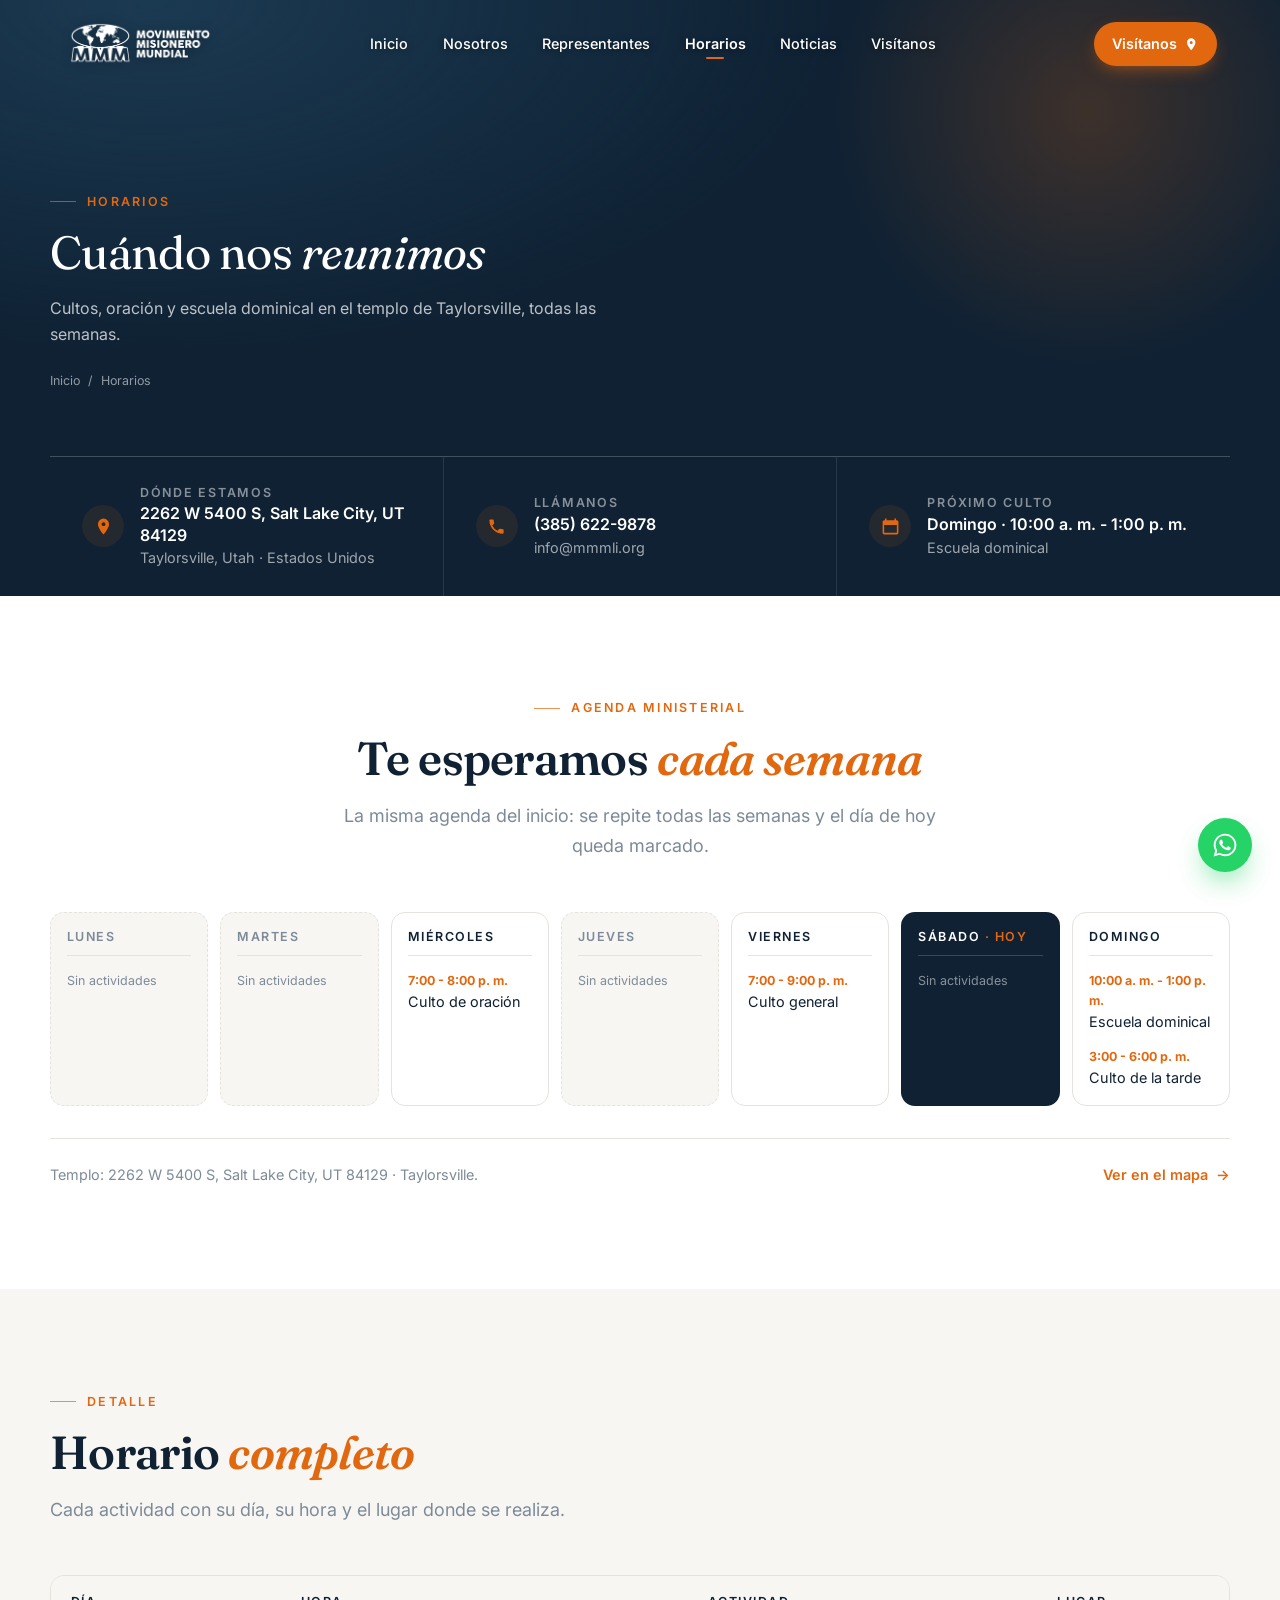
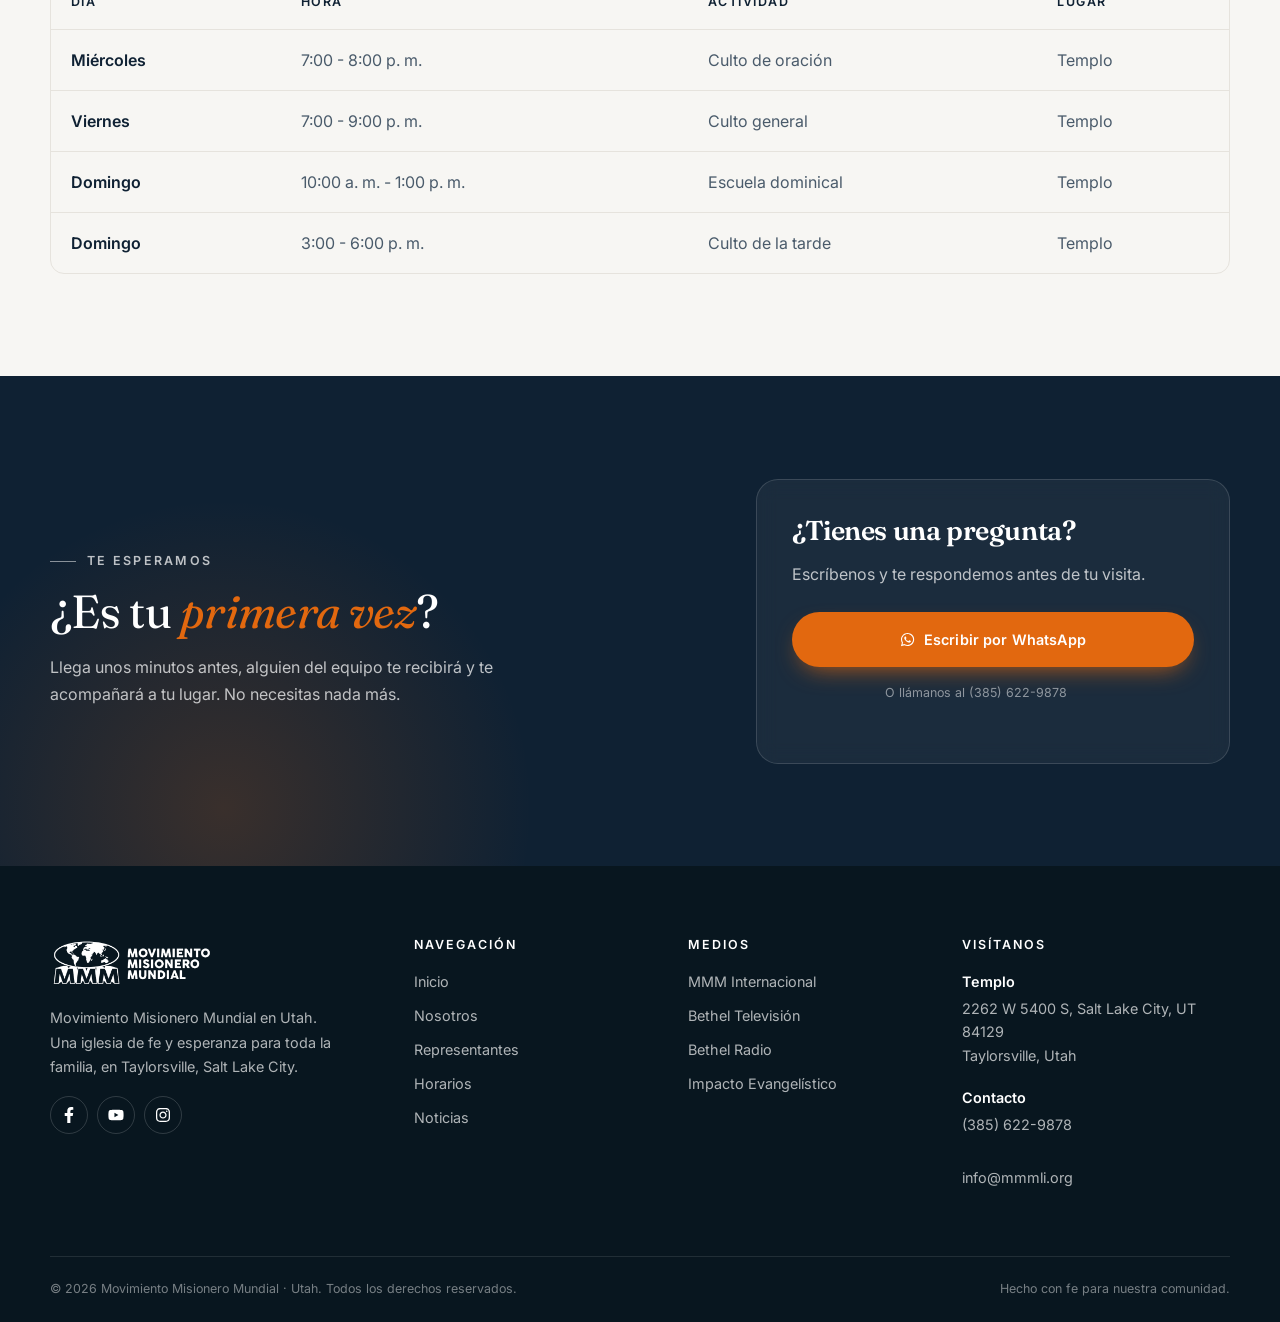
==== paginas/horarios.html @ 8c53f8a1 "Horarios y noticias reutilizan los bloques del inicio - Horarios: la tira de datos con el proximo cu" ====
<!doctype html>
<html lang="es">
  <head>
    <meta charset="UTF-8" />
    <meta name="viewport" content="width=device-width, initial-scale=1.0" />
    <title>MMM Utah | Horarios</title>
    <meta name="description" content="Horarios de cultos y actividades del Movimiento Misionero Mundial en Taylorsville, Utah." />
    <meta name="theme-color" content="#0f2133" />
    <link rel="icon" href="../img/logo/favicon.png" />
    <link rel="preconnect" href="https://fonts.googleapis.com" />
    <link rel="preconnect" href="https://fonts.gstatic.com" crossorigin />
    <link rel="stylesheet" href="../css/style.css" />
  </head>
  <body>
    <a class="saltar" href="#contenido">Saltar al contenido</a>

    <header class="header">
      <div class="contenedor header__interior">
        <div class="header__cristal" aria-hidden="true"></div>

        <a class="logo" href="../index.html" aria-label="MMM Utah · Inicio">
          <img src="../img/logo/logo_mmm_2026.png" alt="Movimiento Misionero Mundial" />
        </a>

        <button class="nav__toggle" id="navToggle" aria-label="Abrir menú"
                aria-expanded="false" aria-controls="nav">
          <span></span>
        </button>

        <nav class="nav" id="nav" aria-label="Navegación principal">
          <a href="../index.html" class="nav__link">Inicio</a>
          <a href="nosotros.html" class="nav__link">Nosotros</a>
          <a href="representantes.html" class="nav__link">Representantes</a>
          <a href="horarios.html" class="nav__link nav__link--activo">Horarios</a>
          <a href="noticias.html" class="nav__link">Noticias</a>
          <a href="../index.html#visitanos" class="nav__link nav__cta-movil">Visítanos</a>
        </nav>

        <a class="header__cta" href="../index.html#visitanos">
          Visítanos
          <svg viewBox="0 0 24 24" aria-hidden="true"><path d="M12 2a7 7 0 0 0-7 7c0 5.25 7 13 7 13s7-7.75 7-13a7 7 0 0 0-7-7Zm0 9.5A2.5 2.5 0 1 1 14.5 9 2.5 2.5 0 0 1 12 11.5Z"/></svg>
        </a>
      </div>
    </header>

    <main id="contenido">
      <section class="encabezado-pagina">
        <div class="contenedor">
          <p class="eyebrow">Horarios</p>
          <h1>Cuándo nos <em>reunimos</em></h1>
          <p>Cultos, oración y escuela dominical en el templo de Taylorsville, todas las semanas.</p>
          <nav class="migas" aria-label="Ruta de navegación">
            <a href="../index.html">Inicio</a><span aria-hidden="true">/</span><span>Horarios</span>
          </nav>
        </div>
      </section>

      <!-- Misma tira de datos del inicio; aquí el próximo culto
           encabeza la página -->
      <section class="barra-info barra-info--pegada" aria-label="Cómo encontrarnos">
        <div class="contenedor">
          <div class="barra-info__grid">
            <a class="barra-info__item" href="https://maps.google.com/?q=2262+W+5400+S,+Salt+Lake+City,+UT+84129"
               target="_blank" rel="noopener">
              <span class="barra-info__icono" aria-hidden="true">
                <svg viewBox="0 0 24 24"><path d="M12 2a7 7 0 0 0-7 7c0 5.25 7 13 7 13s7-7.75 7-13a7 7 0 0 0-7-7Zm0 9.5A2.5 2.5 0 1 1 14.5 9 2.5 2.5 0 0 1 12 11.5Z"/></svg>
              </span>
              <span class="barra-info__dato">
                <span class="barra-info__rotulo">Dónde estamos</span>
                <span class="barra-info__valor">2262 W 5400 S, Salt Lake City, UT 84129</span>
                <span class="barra-info__extra">Taylorsville, Utah · Estados Unidos</span>
              </span>
            </a>

            <a class="barra-info__item" href="tel:3856229878">
              <span class="barra-info__icono" aria-hidden="true">
                <svg viewBox="0 0 24 24"><path d="M6.6 10.8a15.1 15.1 0 0 0 6.6 6.6l2.2-2.2a1 1 0 0 1 1-.24 11.4 11.4 0 0 0 3.6.58 1 1 0 0 1 1 1V20a1 1 0 0 1-1 1A17 17 0 0 1 3 4a1 1 0 0 1 1-1h3.5a1 1 0 0 1 1 1 11.4 11.4 0 0 0 .58 3.6 1 1 0 0 1-.25 1Z"/></svg>
              </span>
              <span class="barra-info__dato">
                <span class="barra-info__rotulo">Llámanos</span>
                <span class="barra-info__valor">(385) 622-9878</span>
                <span class="barra-info__extra">info@mmmli.org</span>
              </span>
            </a>

            <div class="barra-info__item">
              <span class="barra-info__icono" aria-hidden="true">
                <svg viewBox="0 0 24 24"><path d="M7 2v2h10V2h2v2h1a2 2 0 0 1 2 2v14a2 2 0 0 1-2 2H4a2 2 0 0 1-2-2V6a2 2 0 0 1 2-2h1V2Zm13 8H4v10h16Z"/></svg>
              </span>
              <span class="barra-info__dato">
                <span class="barra-info__rotulo">Próximo culto</span>
                <span class="barra-info__valor" id="proximoCulto">Consulta la agenda</span>
                <span class="barra-info__extra">Todas las semanas en el templo</span>
              </span>
            </div>
          </div>
        </div>
      </section>

      <section class="seccion">
        <div class="contenedor">
          <header class="sec-head sec-head--centro reveal">
            <p class="eyebrow">Agenda ministerial</p>
            <h2 class="sec-title">Te esperamos <em>cada semana</em></h2>
            <p class="sec-sub">
              La misma agenda del inicio: se repite todas las semanas y el día
              de hoy queda marcado.
            </p>
          </header>

          <!-- main.js arma la semana desde AGENDA en js/datos.js -->
          <div class="agenda__semana reveal" id="agendaSemanal"></div>

          <div class="agenda__pie reveal">
            <p>Templo: 2262 W 5400 S, Salt Lake City, UT 84129 · Taylorsville.</p>
            <a class="enlace-flecha"
               href="https://maps.google.com/?q=2262+W+5400+S,+Salt+Lake+City,+UT+84129"
               target="_blank" rel="noopener">Ver en el mapa</a>
          </div>
        </div>
      </section>

      <section class="seccion seccion--papel">
        <div class="contenedor">
          <header class="sec-head reveal">
            <p class="eyebrow">Detalle</p>
            <h2 class="sec-title">Horario <em>completo</em></h2>
            <p class="sec-sub">
              Cada actividad con su día, su hora y el lugar donde se realiza.
            </p>
          </header>

          <!-- main.js inyecta las filas desde HORARIOS en js/datos.js -->
          <div class="tabla-scroll reveal">
            <table class="tabla">
              <thead>
                <tr><th>Día</th><th>Hora</th><th>Actividad</th><th>Lugar</th></tr>
              </thead>
              <tbody id="tablaHorarios"></tbody>
            </table>
          </div>
        </div>
      </section>

      <section class="seccion oracion">
        <div class="contenedor oracion__grid">
          <div class="reveal">
            <p class="eyebrow">Te esperamos</p>
            <h2>¿Es tu <em>primera vez</em>?</h2>
            <p>
              Llega unos minutos antes, alguien del equipo te recibirá y te
              acompañará a tu lugar. No necesitas nada más.
            </p>
          </div>
          <div class="oracion__caja reveal">
            <h3>¿Tienes una pregunta?</h3>
            <p>Escríbenos y te respondemos antes de tu visita.</p>
            <a class="btn btn--primario"
               href="https://wa.me/51988071855?text=Hola%2C%20quisiera%20saber%20m%C3%A1s%20sobre%20los%20horarios"
               target="_blank" rel="noopener">
              <svg viewBox="0 0 448 512" aria-hidden="true"><path d="M380.9 97.1C339 55.1 283.2 32 223.9 32c-122.4 0-222 99.6-222 222 0 39.1 10.2 77.3 29.6 111L0 480l117.7-30.9c32.4 17.7 68.9 27 106.1 27h.1c122.3 0 224.1-99.6 224.1-222 0-59.3-25.2-115-67.1-157zm-157 341.6c-33.2 0-65.7-8.9-94-25.7l-6.7-4-69.8 18.3L72 359.2l-4.4-7c-18.5-29.4-28.2-63.3-28.2-98.2 0-101.7 82.8-184.5 184.6-184.5 49.3 0 95.6 19.2 130.4 54.1 34.8 34.9 56.2 81.2 56.1 130.5 0 101.8-84.9 184.6-186.6 184.6zm101.2-138.2c-5.5-2.8-32.8-16.2-37.9-18-5.1-1.9-8.8-2.8-12.5 2.8-3.7 5.6-14.3 18-17.6 21.8-3.2 3.7-6.5 4.2-12 1.4-32.6-16.3-54-29.1-75.5-66-5.7-9.8 5.7-9.1 16.3-30.3 1.8-3.7.9-6.9-.5-9.7-1.4-2.8-12.5-30.1-17.1-41.2-4.5-10.8-9.1-9.3-12.5-9.5-3.2-.2-6.9-.2-10.6-.2-3.7 0-9.7 1.4-14.8 6.9-5.1 5.6-19.4 19-19.4 46.3 0 27.3 19.9 53.7 22.6 57.4 2.8 3.7 39.1 59.7 94.8 83.8 35.2 15.2 49 16.5 66.6 13.9 10.7-1.6 32.8-13.4 37.4-26.4 4.6-13 4.6-24.1 3.2-26.4-1.3-2.5-5-3.9-10.5-6.6z"/></svg>
              Escribir por WhatsApp
            </a>
            <p class="oracion__nota">O llámanos al (385) 622-9878</p>
          </div>
        </div>
      </section>

    </main>

    <footer class="footer">
      <div class="contenedor">
        <div class="footer__grid">
          <div>
            <div class="footer__logo">
              <img src="../img/logo/logo_mmm_2026.png" alt="Movimiento Misionero Mundial" />
            </div>
            <p class="footer__lema">
              Movimiento Misionero Mundial en Utah. Una iglesia de fe y
              esperanza para toda la familia, en Taylorsville, Salt Lake City.
            </p>
            <div class="footer__redes">
              <a href="https://www.facebook.com/mmmoficial" target="_blank" rel="noopener" aria-label="Facebook">
                <svg viewBox="0 0 320 512"><path d="M279.14 288l14.22-92.66h-88.91v-60.13c0-25.35 12.42-50.06 52.24-50.06h40.42V6.26S260.43 0 225.36 0c-73.22 0-121.08 44.38-121.08 124.72v70.62H22.89V288h81.39v224h100.17V288z"/></svg>
              </a>
              <a href="https://www.youtube.com/@mmmoficial" target="_blank" rel="noopener" aria-label="YouTube">
                <svg viewBox="0 0 576 512"><path d="M549.65 124.08c-6.28-23.65-24.79-42.28-48.28-48.6C458.78 64 288 64 288 64S117.22 64 74.63 75.48c-23.49 6.32-42 24.95-48.28 48.6C15 167.06 15 256.3 15 256.3s0 89.24 11.35 132.22c6.28 23.65 24.79 41.5 48.28 47.82C117.22 448 288 448 288 448s170.78 0 213.37-11.66c23.49-6.32 42-24.17 48.28-47.82C561 345.54 561 256.3 561 256.3s0-89.24-11.35-132.22zM232.15 337.6V175l142.77 81.3z"/></svg>
              </a>
              <a href="https://www.instagram.com/mmmoficial" target="_blank" rel="noopener" aria-label="Instagram">
                <svg viewBox="0 0 448 512"><path d="M224.1 141c-63.6 0-114.9 51.3-114.9 114.9s51.3 114.9 114.9 114.9S339 319.5 339 255.9 287.7 141 224.1 141zm0 189.6c-41.1 0-74.7-33.5-74.7-74.7s33.5-74.7 74.7-74.7 74.7 33.5 74.7 74.7-33.6 74.7-74.7 74.7zm146.4-194.3c0 14.9-12 26.8-26.8 26.8-14.9 0-26.8-12-26.8-26.8s12-26.8 26.8-26.8 26.8 12 26.8 26.8zm76.1 27.2c-1.7-35.9-9.9-67.7-36.2-93.9-26.2-26.2-58-34.4-93.9-36.2-37-2.1-147.9-2.1-184.9 0-35.8 1.7-67.6 9.9-93.9 36.1s-34.4 58-36.2 93.9c-2.1 37-2.1 147.9 0 184.9 1.7 35.9 9.9 67.7 36.2 93.9s58 34.4 93.9 36.2c37 2.1 147.9 2.1 184.9 0 35.9-1.7 67.7-9.9 93.9-36.2 26.2-26.2 34.4-58 36.2-93.9 2.1-37 2.1-147.8 0-184.8zM398.8 388c-7.8 19.6-22.9 34.7-42.6 42.6-29.5 11.7-99.5 9-132.1 9s-102.7 2.6-132.1-9c-19.6-7.8-34.7-22.9-42.6-42.6-11.7-29.5-9-99.5-9-132.1s-2.6-102.7 9-132.1c7.8-19.6 22.9-34.7 42.6-42.6 29.5-11.7 99.5-9 132.1-9s102.7-2.6 132.1 9c19.6 7.8 34.7 22.9 42.6 42.6 11.7 29.5 9 99.5 9 132.1s2.7 102.7-9 132.1z"/></svg>
              </a>
            </div>
          </div>

          <nav aria-label="Enlaces del sitio">
            <h2 class="footer__titulo">Navegación</h2>
            <ul class="footer__lista">
              <li><a href="../index.html">Inicio</a></li>
              <li><a href="nosotros.html">Nosotros</a></li>
              <li><a href="representantes.html">Representantes</a></li>
              <li><a href="horarios.html">Horarios</a></li>
              <li><a href="noticias.html">Noticias</a></li>
            </ul>
          </nav>

          <nav aria-label="Enlaces externos">
            <h2 class="footer__titulo">Medios</h2>
            <ul class="footer__lista">
              <li><a href="https://mmmoficial.org/" target="_blank" rel="noopener">MMM Internacional</a></li>
              <li><a href="https://betheltv.tv/" target="_blank" rel="noopener">Bethel Televisión</a></li>
              <li><a href="http://bethelradio.fm" target="_blank" rel="noopener">Bethel Radio</a></li>
              <li><a href="https://impactoevangelistico.net/" target="_blank" rel="noopener">Impacto Evangelístico</a></li>
            </ul>
          </nav>

          <div>
            <h2 class="footer__titulo">Visítanos</h2>
            <p class="footer__dato">
              <strong>Templo</strong>
              2262 W 5400 S, Salt Lake City, UT 84129<br />
              Taylorsville, Utah
            </p>
            <p class="footer__dato">
              <strong>Contacto</strong>
              <a href="tel:3856229878">(385) 622-9878</a><br />
              <a href="mailto:info@mmmli.org">info@mmmli.org</a>
            </p>
          </div>
        </div>

        <div class="footer__base">
          <p>&copy; <span id="anio"></span> Movimiento Misionero Mundial · Utah. Todos los derechos reservados.</p>
          <p>Hecho con fe para nuestra comunidad.</p>
        </div>
      </div>
    </footer>

    <a class="flotante"
       href="https://wa.me/51988071855?text=Hola%2C%20quisiera%20m%C3%A1s%20informaci%C3%B3n"
       target="_blank" rel="noopener" aria-label="Escríbenos por WhatsApp">
      <svg viewBox="0 0 448 512" aria-hidden="true"><path d="M380.9 97.1C339 55.1 283.2 32 223.9 32c-122.4 0-222 99.6-222 222 0 39.1 10.2 77.3 29.6 111L0 480l117.7-30.9c32.4 17.7 68.9 27 106.1 27h.1c122.3 0 224.1-99.6 224.1-222 0-59.3-25.2-115-67.1-157zm-157 341.6c-33.2 0-65.7-8.9-94-25.7l-6.7-4-69.8 18.3L72 359.2l-4.4-7c-18.5-29.4-28.2-63.3-28.2-98.2 0-101.7 82.8-184.5 184.6-184.5 49.3 0 95.6 19.2 130.4 54.1 34.8 34.9 56.2 81.2 56.1 130.5 0 101.8-84.9 184.6-186.6 184.6zm101.2-138.2c-5.5-2.8-32.8-16.2-37.9-18-5.1-1.9-8.8-2.8-12.5 2.8-3.7 5.6-14.3 18-17.6 21.8-3.2 3.7-6.5 4.2-12 1.4-32.6-16.3-54-29.1-75.5-66-5.7-9.8 5.7-9.1 16.3-30.3 1.8-3.7.9-6.9-.5-9.7-1.4-2.8-12.5-30.1-17.1-41.2-4.5-10.8-9.1-9.3-12.5-9.5-3.2-.2-6.9-.2-10.6-.2-3.7 0-9.7 1.4-14.8 6.9-5.1 5.6-19.4 19-19.4 46.3 0 27.3 19.9 53.7 22.6 57.4 2.8 3.7 39.1 59.7 94.8 83.8 35.2 15.2 49 16.5 66.6 13.9 10.7-1.6 32.8-13.4 37.4-26.4 4.6-13 4.6-24.1 3.2-26.4-1.3-2.5-5-3.9-10.5-6.6z"/></svg>
    </a>

    <script src="../js/datos.js"></script>
    <script src="../js/main.js"></script>
  </body>
</html>
---- css/style.css ----
/* ============================================================
   MMM · Utah — Hoja de estilos
   Sistema minimalista y uniforme.

   1. Tokens        2. Base y tipografía   3. Utilidades
   4. Header/Nav    5. Hero                6. Componentes
   7. Secciones     8. Footer              9. Responsive
   ============================================================ */

/* Tipografías: display editorial + interfaz neutra */
@import url("https://fonts.googleapis.com/css2?family=Fraunces:opsz,wght@9..144,300;9..144,400;9..144,600;9..144,700&family=Inter:wght@400;500;600;700&display=swap");

/* 1. Tokens --------------------------------------------------- */
:root {
  /* Color · una sola familia fría + un acento cálido */
  --ink:        #0f2133;   /* titulares y fondos oscuros   */
  --ink-suave:  #34485c;   /* texto fuerte                 */
  --tinta:      #4a5b6b;   /* cuerpo de texto              */
  --tenue:      #7d8b98;   /* metadatos                    */

  --acento:     #e2680f;   /* naranja de marca             */
  --acento-osc: #c25706;
  --acento-luz: rgba(226, 104, 15, .1);

  --papel:      #ffffff;
  --papel-2:    #f7f6f3;   /* crema muy suave              */
  --papel-3:    #eeece6;
  --linea:      #e6e3dd;
  --linea-luz:  rgba(255, 255, 255, .16);

  /* Compatibilidad con nombres antiguos usados en el JS/HTML */
  --color-principal: var(--ink);
  --color-acento:    var(--acento);
  --color-texto:     var(--tinta);
  --color-gris:      var(--tenue);
  --borde:           var(--linea);
  --color-naranja:   var(--acento);
  --color-fecha:     var(--acento);

  /* Tipografía */
  --display: "Fraunces", "Iowan Old Style", Georgia, serif;
  --fuente:  "Inter", system-ui, -apple-system, "Segoe UI", sans-serif;

  --t-xs:  .78rem;
  --t-sm:  .9rem;
  --t-md:  1rem;
  --t-lg:  1.125rem;
  --t-xl:  clamp(1.35rem, 1.1rem + .9vw, 1.7rem);
  --t-2xl: clamp(1.8rem, 1.3rem + 2vw, 2.9rem);
  --t-3xl: clamp(2.4rem, 1.5rem + 3.8vw, 4.4rem);

  /* Ritmo */
  --s-1: .5rem;
  --s-2: 1rem;
  --s-3: 1.5rem;
  --s-4: 2rem;
  --s-5: 3rem;
  --s-6: 4.5rem;
  --seccion: clamp(4rem, 8vw, 7rem);

  --radio-sm: 8px;
  --radio:    14px;
  --radio-lg: 22px;

  --sombra-sm: 0 1px 2px rgba(15, 33, 51, .05);
  --sombra:    0 10px 30px -12px rgba(15, 33, 51, .18);
  --sombra-lg: 0 30px 60px -25px rgba(15, 33, 51, .28);

  --ease: cubic-bezier(.22, 1, .36, 1);
  --ancho-max: 1180px;
}

/* 2. Base ----------------------------------------------------- */
*, *::before, *::after { margin: 0; padding: 0; box-sizing: border-box; }

html { -webkit-text-size-adjust: 100%; scroll-behavior: smooth; }

body {
  -webkit-tap-highlight-color: rgba(226, 104, 15, .15);
  font-family: var(--fuente);
  font-size: var(--t-md);
  color: var(--tinta);
  line-height: 1.65;
  background: var(--papel);
  -webkit-font-smoothing: antialiased;
  overflow-x: hidden;
}

img, svg { max-width: 100%; display: block; }
a { color: inherit; text-decoration: none; }
button { font: inherit; }
ul  { list-style: none; }

h1, h2, h3, h4 {
  font-family: var(--display);
  color: var(--ink);
  font-weight: 600;
  line-height: 1.12;
  letter-spacing: -.015em;
}

::selection { background: var(--acento); color: #fff; }

:focus-visible {
  outline: 2px solid var(--acento);
  outline-offset: 3px;
  border-radius: 3px;
}

/* 3. Utilidades ------------------------------------------------ */
.contenedor {
  width: min(100% - 2.5rem, var(--ancho-max));
  margin-inline: auto;
}

.seccion { padding-block: var(--seccion); }
.seccion--papel { background: var(--papel-2); }

/* Encabezado de sección: mismo patrón en todo el sitio */
.sec-head { max-width: 62ch; margin-bottom: clamp(2rem, 4vw, 3.25rem); }
.sec-head--centro { margin-inline: auto; text-align: center; }

.eyebrow {
  display: flex;
  align-items: center;
  gap: .7rem;
  margin-bottom: .9rem;
  color: var(--acento);
  font-size: var(--t-xs);
  font-weight: 600;
  letter-spacing: .18em;
  text-transform: uppercase;
}
.sec-head--centro .eyebrow { justify-content: center; }
.eyebrow::before {
  content: "";
  width: 26px;
  height: 1px;
  background: currentColor;
  opacity: .7;
}

.sec-title { font-size: var(--t-2xl); }
.sec-title em { font-style: italic; color: var(--acento); }

.sec-sub {
  margin-top: var(--s-2);
  color: var(--tenue);
  font-size: var(--t-lg);
  max-width: 58ch;
}
.sec-head--centro .sec-sub { margin-inline: auto; }

/* Aparición al desplazar (main.js) */
.reveal {
  opacity: 0;
  transform: translateY(22px);
  transition: opacity .7s var(--ease), transform .7s var(--ease);
}
.reveal.es-visible { opacity: 1; transform: none; }

@media (prefers-reduced-motion: reduce) {
  html { scroll-behavior: auto; }
  .reveal { opacity: 1; transform: none; transition: none; }
  *, *::before, *::after {
    animation-duration: .01ms !important;
    transition-duration: .01ms !important;
  }
}

/* Salto al contenido (accesibilidad) */
.saltar {
  position: absolute;
  left: 50%;
  top: -100px;
  transform: translateX(-50%);
  z-index: 200;
  background: var(--ink);
  color: #fff;
  padding: .7rem 1.2rem;
  border-radius: 0 0 var(--radio-sm) var(--radio-sm);
  transition: top .2s var(--ease);
}
.saltar:focus { top: 0; }

/* 4. Header y navegación --------------------------------------- */
.header {
  position: sticky;
  top: 0;
  z-index: 60;
  padding-block: .75rem;
  background: transparent;
}

.header__interior {
  position: relative;
  display: flex;
  align-items: center;
  justify-content: space-between;
  gap: var(--s-3);
  padding: .55rem .8rem .55rem 1.1rem;
  border-radius: 999px;
  transition: box-shadow .35s var(--ease), background .35s var(--ease);
}

/* Cristal esmerilado: capa aparte para que el menú móvil, que es
   hijo del header, conserve un fondo real que difuminar */
.header__cristal {
  position: absolute;
  inset: 0;
  border-radius: inherit;
  opacity: 0;
  background: rgba(255, 255, 255, .82);
  border: 1px solid rgba(255, 255, 255, .5);
  -webkit-backdrop-filter: blur(18px) saturate(180%);
          backdrop-filter: blur(18px) saturate(180%);
  transition: opacity .4s var(--ease);
  pointer-events: none;
}

.header--desplazado .header__cristal { opacity: 1; }
.header--desplazado .header__interior { box-shadow: var(--sombra); }

/* Sobre el hero o la portada oscura el cristal se tiñe de oscuro:
   con el blanco, las letras blancas del menú se perdían al bajar */
.header:not(.header--sobre-claro) .header__cristal {
  background: rgba(11, 24, 37, .55);
  border-color: rgba(255, 255, 255, .14);
}

.header .logo,
.header .nav,
.header .nav__toggle,
.header .header__cta { position: relative; z-index: 1; }

.logo img {
  height: 46px;
  width: auto;
  transition: filter .35s var(--ease);
}

/* Sobre el banner el contenido va en blanco con sombra fina */
.header .nav__link,
.header .nav__toggle { color: #fff; text-shadow: 0 1px 6px rgba(0, 0, 0, .45); }
.header .logo img    { filter: drop-shadow(0 2px 6px rgba(0, 0, 0, .35)); }

/* Sobre contenido claro (lo activa main.js) */
.header--sobre-claro .nav__link,
.header--sobre-claro .nav__toggle {
  color: var(--ink);
  text-shadow: none;
}
.header--sobre-claro .logo img { filter: invert(1); }

.nav { display: flex; align-items: center; gap: .35rem; }

.nav__link {
  position: relative;
  padding: .5rem .9rem;
  border-radius: 999px;
  font-size: var(--t-sm);
  font-weight: 500;
  transition: color .25s var(--ease), background .25s var(--ease);
}

.nav__link::after {
  content: "";
  position: absolute;
  left: 50%;
  bottom: .28rem;
  width: 0;
  height: 2px;
  background: var(--acento);
  border-radius: 2px;
  transform: translateX(-50%);
  transition: width .3s var(--ease);
}

.nav__link:hover::after,
.nav__link--activo::after { width: 18px; }
.nav__link--activo { font-weight: 600; }

.header__cta {
  display: inline-flex;
  align-items: center;
  gap: .45rem;
  padding: .62rem 1.15rem;
  border-radius: 999px;
  background: var(--acento);
  color: #fff;
  font-size: var(--t-sm);
  font-weight: 600;
  box-shadow: 0 6px 18px -6px rgba(226, 104, 15, .7);
  transition: transform .25s var(--ease), background .25s var(--ease);
}
.header__cta:hover { background: var(--acento-osc); transform: translateY(-2px); }
.header__cta svg { width: 1em; height: 1em; fill: currentColor; }

.nav__toggle {
  display: none;
  width: 42px;
  height: 42px;
  border: 0;
  border-radius: 50%;
  background: none;
  cursor: pointer;
  place-items: center;
}
.nav__toggle span {
  position: relative;
  display: block;
  width: 20px;
  height: 2px;
  border-radius: 2px;
  background: currentColor;
  transition: transform .3s var(--ease), background .2s;
}
.nav__toggle span::before,
.nav__toggle span::after {
  content: "";
  position: absolute;
  left: 0;
  width: 20px;
  height: 2px;
  border-radius: 2px;
  background: currentColor;
  transition: transform .3s var(--ease);
}
.nav__toggle span::before { top: -6px; }
.nav__toggle span::after  { top: 6px; }

.header--menu-abierto .nav__toggle span { background: transparent; }
.header--menu-abierto .nav__toggle span::before { transform: translateY(6px) rotate(45deg); }
.header--menu-abierto .nav__toggle span::after  { transform: translateY(-6px) rotate(-45deg); }

/* 5. Hero ------------------------------------------------------ */
.hero {
  position: relative;
  overflow: hidden;
  background: var(--ink);
  /* Se mete bajo el header para que el cristal tenga imagen detrás */
  margin-top: calc(-1 * var(--alto-header, 76px));
  height: calc(clamp(560px, 78vh, 820px) + var(--alto-header, 76px));
}

.slider__pista {
  display: flex;
  height: 100%;
  transition: transform .9s var(--ease);
}

.slider__slide { position: relative; flex: 0 0 100%; height: 100%; }

.slider__imagen {
  width: 100%;
  height: 100%;
  object-fit: cover;
  object-position: center;
  transform: scale(1.06);
  animation: heroZoom 9s var(--ease) forwards;
}

@keyframes heroZoom { to { transform: scale(1); } }

/* Velo para que el texto se lea sobre cualquier foto */
.hero__velo {
  position: absolute;
  inset: 0;
  z-index: 2;
  pointer-events: none;
  background:
    linear-gradient(to right, rgba(8, 20, 32, .82) 0%, rgba(8, 20, 32, .5) 45%, rgba(8, 20, 32, .15) 75%),
    linear-gradient(to top, rgba(8, 20, 32, .75) 0%, transparent 55%);
}

.hero__contenido {
  position: absolute;
  inset: 0;
  z-index: 3;
  display: flex;
  align-items: center;
  padding-top: var(--alto-header, 76px);
}

.hero__texto { max-width: 40rem; color: #fff; }

.hero__marca {
  display: inline-flex;
  align-items: center;
  gap: .6rem;
  margin-bottom: 1.4rem;
  padding: .42rem .95rem .42rem .5rem;
  border: 1px solid rgba(255, 255, 255, .28);
  border-radius: 999px;
  background: rgba(255, 255, 255, .1);
  -webkit-backdrop-filter: blur(8px);
          backdrop-filter: blur(8px);
  font-size: var(--t-xs);
  font-weight: 600;
  letter-spacing: .14em;
  text-transform: uppercase;
}
.hero__marca i {
  width: 7px;
  height: 7px;
  border-radius: 50%;
  background: var(--acento);
  box-shadow: 0 0 0 4px var(--acento-luz);
}

.hero__titulo {
  color: #fff;
  font-size: var(--t-3xl);
  font-weight: 400;
  line-height: 1.04;
  letter-spacing: -.03em;
  text-wrap: balance;
}
.hero__titulo em {
  font-style: italic;
  font-weight: 600;
  color: #fff;
}
.hero__titulo b {
  display: block;
  font-weight: 600;
  color: var(--acento);
}

.hero__bajada {
  margin-top: 1.35rem;
  max-width: 34rem;
  color: rgba(255, 255, 255, .82);
  font-size: var(--t-lg);
  line-height: 1.6;
}

.hero__acciones {
  display: flex;
  flex-wrap: wrap;
  gap: .85rem;
  margin-top: 2.2rem;
}

/* Controles del slider */
.slider__puntos {
  position: absolute;
  left: 0;
  right: 0;
  bottom: clamp(.9rem, 3vh, 2.2rem);
  z-index: 4;
  display: flex;
  justify-content: center;
  gap: .55rem;
}

.slider__punto {
  width: 30px;
  height: 3px;
  /* El relleno agranda la zona que se puede tocar con el dedo sin
     engordar la barrita: se pinta solo sobre el contenido */
  padding: 11px 0;
  box-sizing: content-box;
  background-clip: content-box;
  border: 0;
  border-radius: 3px;
  background-color: rgba(255, 255, 255, .35);
  cursor: pointer;
  transition: background-color .3s var(--ease), width .3s var(--ease);
}
.slider__punto:hover { background-color: rgba(255, 255, 255, .6); }
.slider__punto--activo { width: 46px; background-color: var(--acento); }

.hero__flecha {
  position: absolute;
  top: 50%;
  z-index: 4;
  display: grid;
  place-items: center;
  width: 48px;
  height: 48px;
  transform: translateY(-50%);
  border: 1px solid rgba(255, 255, 255, .3);
  border-radius: 50%;
  background: rgba(255, 255, 255, .08);
  -webkit-backdrop-filter: blur(6px);
          backdrop-filter: blur(6px);
  color: #fff;
  font-size: 1rem;
  cursor: pointer;
  opacity: 0;
  transition: opacity .3s var(--ease), background .3s var(--ease);
}
.hero:hover .hero__flecha,
.hero__flecha:focus-visible { opacity: 1; }
.hero__flecha:hover { background: rgba(255, 255, 255, .22); }
.hero__flecha--prev { left: clamp(.8rem, 2vw, 2rem); }
.hero__flecha--next { right: clamp(.8rem, 2vw, 2rem); }

@media (prefers-reduced-motion: reduce) {
  .slider__pista { transition: none; }
  .slider__imagen { animation: none; transform: none; }
}

/* 6. Componentes ----------------------------------------------- */
.btn {
  display: inline-flex;
  align-items: center;
  justify-content: center;
  gap: .55rem;
  padding: .92rem 1.7rem;
  border: 1px solid transparent;
  border-radius: 999px;
  font-size: var(--t-sm);
  font-weight: 600;
  letter-spacing: .01em;
  cursor: pointer;
  transition: transform .25s var(--ease), background .25s var(--ease),
              color .25s var(--ease), border-color .25s var(--ease),
              box-shadow .25s var(--ease);
}
.btn:hover { transform: translateY(-2px); }
.btn svg { width: 1.05em; height: 1.05em; fill: currentColor; }

.btn--primario {
  background: var(--acento);
  color: #fff;
  box-shadow: 0 10px 24px -10px rgba(226, 104, 15, .85);
}
.btn--primario:hover { background: var(--acento-osc); }

.btn--linea {
  border-color: var(--linea);
  color: var(--ink);
  background: transparent;
}
.btn--linea:hover { border-color: var(--ink); background: var(--ink); color: #fff; }

.btn--claro {
  border-color: rgba(255, 255, 255, .4);
  color: #fff;
  background: rgba(255, 255, 255, .06);
  -webkit-backdrop-filter: blur(6px);
          backdrop-filter: blur(6px);
}
.btn--claro:hover { background: #fff; color: var(--ink); border-color: #fff; }

.btn--oscuro { background: var(--ink); color: #fff; }
.btn--oscuro:hover { background: #081724; }

/* Enlace con flecha */
.enlace-flecha {
  display: inline-flex;
  align-items: center;
  gap: .5rem;
  color: var(--acento);
  font-weight: 600;
  font-size: var(--t-sm);
}
.enlace-flecha::after {
  content: "→";
  transition: transform .25s var(--ease);
}
.enlace-flecha:hover::after { transform: translateX(5px); }

/* Tarjeta genérica */
.tarjeta {
  overflow: hidden;
  background: var(--papel);
  border: 1px solid var(--linea);
  border-radius: var(--radio);
  transition: transform .35s var(--ease), box-shadow .35s var(--ease),
              border-color .35s var(--ease);
}
.tarjeta:hover {
  transform: translateY(-4px);
  border-color: transparent;
  box-shadow: var(--sombra);
}
.tarjeta img { width: 100%; height: 220px; object-fit: cover; }
.tarjeta h3 { padding: 1.4rem 1.4rem 0; font-size: var(--t-xl); }
.tarjeta p  { padding: .55rem 1.4rem 1.5rem; color: var(--tinta); }
.tarjeta__cargo,
.tarjeta__fecha {
  padding: .35rem 1.4rem 0 !important;
  color: var(--acento);
  font-size: var(--t-xs);
  font-weight: 600;
  letter-spacing: .12em;
  text-transform: uppercase;
}

/* Tarjeta sin foto: si la imagen no existe, main.js la retira y
   queda una franja de color en su lugar */
.tarjeta--sin-foto::before {
  content: "";
  display: block;
  height: 6px;
  background: linear-gradient(90deg, var(--acento), #f0a35c);
}
.tarjeta--sin-foto h3 { padding-top: 1.2rem; }

.grid {
  display: grid;
  grid-template-columns: repeat(auto-fit, minmax(270px, 1fr));
  gap: var(--s-3);
}

/* Tabla */
.tabla-scroll {
  overflow-x: auto;
  border: 1px solid var(--linea);
  border-radius: var(--radio);
}
.tabla { width: 100%; border-collapse: collapse; min-width: 560px; }
.tabla th {
  background: var(--papel-2);
  color: var(--ink);
  font-size: var(--t-xs);
  font-weight: 600;
  letter-spacing: .12em;
  text-transform: uppercase;
  text-align: left;
  padding: 1rem 1.25rem;
  border-bottom: 1px solid var(--linea);
}
.tabla td { padding: 1.05rem 1.25rem; border-bottom: 1px solid var(--linea); }
.tabla tbody tr:last-child td { border-bottom: 0; }
.tabla tbody tr:hover { background: var(--papel-2); }
.tabla td:first-child { color: var(--ink); font-weight: 600; }

/* Encabezado de páginas internas */
.encabezado-pagina {
  position: relative;
  padding-top: calc(var(--alto-header, 76px) + clamp(3rem, 7vw, 5.5rem));
  padding-bottom: clamp(2.5rem, 5vw, 4rem);
  margin-top: calc(-1 * var(--alto-header, 76px));
  background:
    radial-gradient(90% 130% at 12% 0%, #1b3a52 0%, transparent 60%),
    var(--ink);
  color: #fff;
  overflow: hidden;
}
.encabezado-pagina::after {
  content: "";
  position: absolute;
  right: -8%;
  top: -40%;
  width: 46vw;
  height: 46vw;
  border-radius: 50%;
  background: radial-gradient(circle, rgba(226, 104, 15, .22), transparent 62%);
  pointer-events: none;
}
.encabezado-pagina .eyebrow { color: var(--acento); }
.encabezado-pagina h1 { color: #fff; font-size: var(--t-2xl); font-weight: 400; }
.encabezado-pagina h1 em { font-style: italic; }
.encabezado-pagina p {
  margin-top: var(--s-2);
  max-width: 55ch;
  color: rgba(255, 255, 255, .72);
}
.migas {
  position: relative;
  z-index: 1;
  display: flex;
  gap: .5rem;
  margin-top: var(--s-3);
  color: rgba(255, 255, 255, .55);
  font-size: var(--t-xs);
}
.migas a:hover { color: #fff; }

/* 7. Secciones -------------------------------------------------- */
/* 7.1 Barra de contacto ---------------------------------------- */
.barra-info { background: var(--ink); color: #fff; }

/* Cuando sigue a la portada oscura de una página interna, una línea
   fina la separa sin cortar la mancha de color */
.barra-info--pegada .barra-info__grid {
  border-top: 1px solid rgba(255, 255, 255, .12);
}

.barra-info__grid {
  display: grid;
  grid-template-columns: repeat(3, 1fr);
  gap: 1px;
  background: rgba(255, 255, 255, .1);
}

.barra-info__item {
  display: flex;
  align-items: center;
  gap: 1rem;
  padding: 1.6rem clamp(1rem, 2.5vw, 2rem);
  background: var(--ink);
  transition: background .3s var(--ease);
}
a.barra-info__item:hover { background: #16293c; }

.barra-info__icono {
  display: grid;
  place-items: center;
  flex-shrink: 0;
  width: 42px;
  height: 42px;
  border-radius: 50%;
  background: var(--acento-luz);
  color: var(--acento);
}
.barra-info__icono svg { width: 19px; height: 19px; fill: currentColor; }

.barra-info__dato { min-width: 0; }
.barra-info__rotulo {
  display: block;
  color: rgba(255, 255, 255, .5);
  font-size: var(--t-xs);
  font-weight: 600;
  letter-spacing: .14em;
  text-transform: uppercase;
}
.barra-info__valor {
  display: block;
  color: #fff;
  font-weight: 600;
  line-height: 1.35;
}
.barra-info__extra {
  display: block;
  color: rgba(255, 255, 255, .6);
  font-size: var(--t-sm);
}

/* 7.2 Quiénes somos -------------------------------------------- */
.somos__grid {
  display: grid;
  grid-template-columns: 1.05fr .95fr;
  align-items: center;
  gap: clamp(2rem, 6vw, 5rem);
}

.somos__texto p {
  margin-top: var(--s-2);
  font-size: var(--t-lg);
  color: var(--tinta);
  max-width: 52ch;
}
.somos__acciones { display: flex; flex-wrap: wrap; gap: .85rem; margin-top: var(--s-4); }

.somos__cifras {
  display: grid;
  grid-template-columns: 1fr 1fr;
  gap: 1px;
  background: var(--linea);
  border: 1px solid var(--linea);
  border-radius: var(--radio-lg);
  overflow: hidden;
}

.cifra { background: var(--papel); padding: clamp(1.5rem, 3vw, 2.4rem); }
.cifra__num {
  font-family: var(--display);
  font-size: clamp(2.1rem, 4vw, 3.1rem);
  font-weight: 600;
  line-height: 1;
  color: var(--ink);
}
.cifra__num span { color: var(--acento); }
.cifra__txt {
  margin-top: .5rem;
  color: var(--tenue);
  font-size: var(--t-sm);
  line-height: 1.45;
}

/* 7.3 Agenda semanal ------------------------------------------- */
.agenda__semana {
  display: grid;
  grid-template-columns: repeat(7, 1fr);
  gap: 12px;
}

.agenda__dia {
  display: flex;
  flex-direction: column;
  min-height: 175px;
  padding: 1.1rem 1rem;
  background: var(--papel);
  border: 1px solid var(--linea);
  border-radius: var(--radio);
  transition: transform .3s var(--ease), box-shadow .3s var(--ease);
}
.agenda__dia:hover { transform: translateY(-3px); box-shadow: var(--sombra); }

.agenda__nombre {
  margin-bottom: .9rem;
  padding-bottom: .7rem;
  border-bottom: 1px solid var(--linea);
  font-family: var(--fuente);
  font-size: var(--t-xs);
  font-weight: 600;
  letter-spacing: .12em;
  text-transform: uppercase;
  color: var(--ink);
}

.agenda__dia ul { display: grid; gap: .9rem; }
.agenda__dia li { display: flex; flex-direction: column; gap: .1rem; }

.agenda__hora {
  color: var(--acento);
  font-size: var(--t-xs);
  font-weight: 700;
}
.agenda__evento { color: var(--ink); font-size: var(--t-sm); line-height: 1.3; }

.agenda__dia--libre { background: var(--papel-2); border-style: dashed; }
.agenda__dia--libre .agenda__nombre { color: var(--tenue); }
.agenda__sin { color: var(--tenue); font-size: var(--t-xs); }

.agenda__dia--hoy {
  background: var(--ink);
  border-color: var(--ink);
}
.agenda__dia--hoy .agenda__nombre {
  color: #fff;
  border-bottom-color: rgba(255, 255, 255, .18);
}
.agenda__dia--hoy .agenda__nombre::after {
  content: " · hoy";
  color: var(--acento);
}
.agenda__dia--hoy .agenda__evento { color: #fff; }
.agenda__dia--hoy .agenda__sin { color: rgba(255, 255, 255, .5); }

.agenda__pie {
  display: flex;
  flex-wrap: wrap;
  align-items: center;
  justify-content: space-between;
  gap: var(--s-2);
  margin-top: var(--s-4);
  padding-top: var(--s-3);
  border-top: 1px solid var(--linea);
  color: var(--tenue);
  font-size: var(--t-sm);
}

/* 7.4 Noticias -------------------------------------------------- */
.grid-noticias {
  display: grid;
  grid-template-columns: 1.35fr 1fr 1fr;
  gap: 16px;
}
.grid-noticias > p { color: var(--tenue); }

.tarjeta-noticia {
  position: relative;
  display: block;
  overflow: hidden;
  border-radius: var(--radio);
  background: var(--ink);
  color: #fff;
  isolation: isolate;
}

/* Absoluta: así llena la tarjeta aunque su alto lo fije el grid */
.tarjeta-noticia img {
  position: absolute;
  inset: 0;
  width: 100%;
  height: 100%;
  object-fit: cover;
  transition: transform .7s var(--ease);
}
.tarjeta-noticia::after {
  content: "";
  position: absolute;
  inset: 0;
  background: linear-gradient(to top, rgba(8, 20, 32, .92) 8%, rgba(8, 20, 32, .35) 55%, rgba(8, 20, 32, .06));
  transition: opacity .4s var(--ease);
}
.tarjeta-noticia:hover img { transform: scale(1.06); }

.tarjeta-noticia__pais {
  position: absolute;
  top: 14px;
  left: 14px;
  z-index: 2;
  padding: .35rem .75rem;
  border-radius: 999px;
  background: rgba(255, 255, 255, .16);
  -webkit-backdrop-filter: blur(8px);
          backdrop-filter: blur(8px);
  border: 1px solid rgba(255, 255, 255, .22);
  color: #fff;
  font-size: .68rem;
  font-weight: 600;
  letter-spacing: .1em;
  text-transform: uppercase;
  line-height: 1;
}

.tarjeta-noticia__texto {
  position: absolute;
  z-index: 2;
  inset: auto 0 0 0;
  padding: 1.2rem 1.3rem;
}

.tarjeta-noticia__fecha {
  margin-bottom: .3rem;
  color: rgba(255, 255, 255, .7);
  font-size: var(--t-xs);
  font-weight: 500;
  letter-spacing: .06em;
}

.tarjeta-noticia h3 {
  color: #fff;
  font-family: var(--fuente);
  font-size: .98rem;
  font-weight: 600;
  line-height: 1.35;
  letter-spacing: -.005em;
}

.tarjeta-noticia--destacada {
  grid-column: 1;
  grid-row: 1 / span 2;
  min-height: 420px;
}
.tarjeta-noticia--destacada h3 { font-family: var(--display); font-size: clamp(1.3rem, 2vw, 1.75rem); font-weight: 600; }
.tarjeta-noticia--destacada .tarjeta-noticia__texto { padding: 1.8rem 1.9rem; }

.tarjeta-noticia--compacta { height: 202px; }

.noticias__pie { margin-top: var(--s-4); text-align: center; }

/* 7.5 Lemas ----------------------------------------------------- */
.gl-viewport {
  position: relative;
  display: flex;
  width: 100%;
  height: 540px;
  border-radius: var(--radio-lg);
  overflow: hidden;
  background: var(--papel);
  box-shadow: var(--sombra-lg);
}

.gl-col-img { flex: 0 0 46%; background-color: var(--ink); }

.gl-full-bg {
  width: 100%;
  height: 100%;
  background-size: cover;
  background-position: center;
  transition: opacity .5s var(--ease), transform 1.2s var(--ease);
}

.gl-col-content {
  flex: 1 1 auto;
  display: flex;
  align-items: center;
  padding: clamp(1.5rem, 3vw, 2.75rem) clamp(1.5rem, 3vw, 3rem) 6rem;
  background: var(--papel-2);
}

.gl-white-card {
  display: flex;
  flex-direction: column;
  width: 100%;
  max-height: 100%;
  transition: opacity .45s var(--ease), transform .45s var(--ease);
}

.gl-loading .gl-white-card { opacity: 0; transform: translateY(14px); }
.gl-loading .gl-full-bg { opacity: .55; }

.gl-header-tag {
  display: flex;
  align-items: center;
  gap: .6rem;
  margin-bottom: .85rem;
}
.gl-header-tag img { width: 13px; filter: brightness(0) saturate(100%) invert(45%) sepia(72%) saturate(2200%) hue-rotate(1deg); }
.gl-tag-txt {
  color: var(--acento);
  font-size: var(--t-xs);
  font-weight: 600;
  letter-spacing: .18em;
  text-transform: uppercase;
}

.gl-main-h1 {
  display: flex;
  align-items: baseline;
  gap: .8rem;
  margin-bottom: 1rem;
  font-family: var(--display);
  font-size: clamp(1.9rem, 3.2vw, 2.7rem);
  font-weight: 600;
  font-style: italic;
  color: var(--ink);
  line-height: 1.05;
}
.gl-year-light {
  font-style: normal;
  font-weight: 300;
  font-size: .62em;
  color: var(--tenue);
  letter-spacing: .02em;
}

.gl-body-p {
  flex: 1 1 auto;
  min-height: 0;
  overflow-y: auto;
  padding-right: .6rem;
  color: var(--tinta);
  font-size: .95rem;
  line-height: 1.7;
}
.gl-body-p::-webkit-scrollbar { width: 3px; }
.gl-body-p::-webkit-scrollbar-thumb { background: var(--linea); border-radius: 3px; }

.gl-verse-box {
  margin-top: 1.1rem;
  padding: 1rem 0 0 1.1rem;
  border-top: 1px solid var(--linea);
  border-left: 2px solid var(--acento);
  padding-left: 1.1rem;
  font-family: var(--display);
  font-style: italic;
  font-size: .96rem;
  color: var(--ink);
}

/* Tira de años */
.gl-dock-nav {
  position: absolute;
  left: 46%;
  right: 0;
  bottom: 0;
  z-index: 10;
  display: flex;
  align-items: center;
  gap: .5rem;
  padding: .85rem clamp(1.5rem, 3vw, 3rem);
  background: linear-gradient(to top, var(--papel-2) 62%, transparent);
}

.gl-btn-arrow {
  flex-shrink: 0;
  display: grid;
  place-items: center;
  width: 32px;
  height: 32px;
  border: 1px solid var(--linea);
  border-radius: 50%;
  background: var(--papel);
  color: var(--ink);
  font-size: .8rem;
  cursor: pointer;
  transition: background .25s var(--ease), color .25s var(--ease);
}
.gl-btn-arrow:hover { background: var(--ink); color: #fff; border-color: var(--ink); }

.gl-scroll-box {
  flex: 1;
  display: flex;
  gap: .5rem;
  padding: 3px 0;
  overflow-x: auto;
  scrollbar-width: none;
  scroll-behavior: smooth;
  scroll-snap-type: x mandatory;
}
.gl-scroll-box::-webkit-scrollbar { display: none; }

.gl-year-trigger {
  flex: 0 0 auto;
  display: flex;
  flex-direction: column;
  align-items: flex-start;
  gap: .1rem;
  padding: .5rem .95rem;
  border: 1px solid var(--linea);
  border-radius: 999px;
  background: var(--papel);
  cursor: pointer;
  scroll-snap-align: center;
  transition: background .3s var(--ease), color .3s var(--ease),
              border-color .3s var(--ease), transform .3s var(--ease);
}
.gl-year-trigger:hover { transform: translateY(-2px); border-color: var(--ink); }

.gl-year-trigger strong {
  color: var(--ink);
  font-size: .88rem;
  font-weight: 600;
  line-height: 1.1;
}
.gl-year-trigger span {
  color: var(--tenue);
  font-size: .62rem;
  font-weight: 600;
  letter-spacing: .1em;
  text-transform: uppercase;
}

.gl-year-trigger.active {
  background: var(--ink);
  border-color: var(--ink);
}
.gl-year-trigger.active strong { color: #fff; }
.gl-year-trigger.active span   { color: var(--acento); }

/* 7.6 Medios ---------------------------------------------------- */
.medios__grid {
  display: grid;
  grid-template-columns: repeat(3, 1fr);
  gap: var(--s-3);
}

.medio {
  display: block;
  overflow: hidden;
  border-radius: var(--radio);
  background: var(--papel);
  border: 1px solid var(--linea);
  transition: transform .4s var(--ease), box-shadow .4s var(--ease),
              border-color .4s var(--ease);
}
.medio:hover {
  transform: translateY(-6px);
  border-color: transparent;
  box-shadow: var(--sombra-lg);
}

.medio__foto { position: relative; overflow: hidden; aspect-ratio: 16 / 10; }
.medio__foto img { width: 100%; height: 100%; object-fit: cover; transition: transform .7s var(--ease); }
.medio:hover .medio__foto img { transform: scale(1.05); }

.medio__pie {
  display: flex;
  align-items: center;
  justify-content: space-between;
  gap: var(--s-2);
  padding: 1.1rem 1.3rem;
}
.medio__pie h3 { font-size: var(--t-lg); }
.medio__pie small {
  display: block;
  color: var(--tenue);
  font-family: var(--fuente);
  font-size: var(--t-xs);
  letter-spacing: .1em;
  text-transform: uppercase;
}
.medio__ir {
  display: grid;
  place-items: center;
  flex-shrink: 0;
  width: 34px;
  height: 34px;
  border-radius: 50%;
  border: 1px solid var(--linea);
  color: var(--ink);
  font-size: .8rem;
  transition: background .3s var(--ease), color .3s var(--ease), border-color .3s var(--ease);
}
.medio:hover .medio__ir { background: var(--acento); border-color: var(--acento); color: #fff; }

/* 7.7 Oración --------------------------------------------------- */
.oracion {
  position: relative;
  overflow: hidden;
  background: var(--ink);
  color: #fff;
}
.oracion::before {
  content: "";
  position: absolute;
  left: -10%;
  bottom: -60%;
  width: 55vw;
  height: 55vw;
  border-radius: 50%;
  background: radial-gradient(circle, rgba(226, 104, 15, .2), transparent 62%);
}

.oracion__grid {
  position: relative;
  z-index: 1;
  display: grid;
  grid-template-columns: 1.15fr .85fr;
  align-items: center;
  gap: clamp(2rem, 5vw, 4rem);
}

.oracion h2 { color: #fff; font-size: var(--t-2xl); font-weight: 400; }
.oracion h2 em { font-style: italic; color: var(--acento); }
.oracion p { margin-top: var(--s-2); color: rgba(255, 255, 255, .72); max-width: 46ch; }

.oracion__caja {
  padding: clamp(1.6rem, 3vw, 2.2rem);
  border: 1px solid rgba(255, 255, 255, .14);
  border-radius: var(--radio-lg);
  background: rgba(255, 255, 255, .05);
  -webkit-backdrop-filter: blur(10px);
          backdrop-filter: blur(10px);
}
.oracion__caja h3 { color: #fff; font-size: var(--t-xl); }
.oracion__caja p { margin-bottom: var(--s-3); }
.oracion__caja .btn { width: 100%; }
.oracion__nota {
  margin-top: var(--s-2) !important;
  color: rgba(255, 255, 255, .5) !important;
  font-size: var(--t-xs);
  text-align: center;
}

/* 8. Footer ----------------------------------------------------- */
.footer {
  background: #08161f;
  color: rgba(255, 255, 255, .68);
  padding-top: clamp(3rem, 6vw, 4.5rem);
}

.footer__grid {
  display: grid;
  grid-template-columns: 1.4fr 1fr 1fr 1.2fr;
  gap: clamp(2rem, 4vw, 3.5rem);
  padding-bottom: var(--s-5);
}

.footer__logo img { height: 52px; width: auto; margin-bottom: var(--s-2); }
.footer__lema { max-width: 32ch; font-size: var(--t-sm); line-height: 1.7; }

.footer__titulo {
  margin-bottom: 1.1rem;
  color: #fff;
  font-family: var(--fuente);
  font-size: var(--t-xs);
  font-weight: 600;
  letter-spacing: .16em;
  text-transform: uppercase;
}

.footer__lista { display: grid; gap: .65rem; font-size: var(--t-sm); }
.footer__lista a { transition: color .2s var(--ease), padding-left .2s var(--ease); }
.footer__lista a:hover { color: var(--acento); padding-left: 4px; }

.footer__dato { display: grid; gap: .2rem; margin-bottom: 1.1rem; font-size: var(--t-sm); }
.footer__dato strong { color: #fff; font-weight: 600; }

.footer__redes { display: flex; gap: .55rem; margin-top: var(--s-2); }
.footer__redes a {
  display: grid;
  place-items: center;
  width: 38px;
  height: 38px;
  border: 1px solid rgba(255, 255, 255, .16);
  border-radius: 50%;
  transition: background .25s var(--ease), border-color .25s var(--ease), transform .25s var(--ease);
}
.footer__redes a:hover { background: var(--acento); border-color: var(--acento); transform: translateY(-2px); }
.footer__redes svg { width: 16px; height: 16px; fill: currentColor; color: #fff; }

.footer__base {
  display: flex;
  flex-wrap: wrap;
  align-items: center;
  justify-content: space-between;
  gap: var(--s-2);
  padding-block: 1.4rem;
  border-top: 1px solid rgba(255, 255, 255, .1);
  font-size: var(--t-xs);
  color: rgba(255, 255, 255, .45);
}

/* Botón flotante de WhatsApp */
.flotante {
  position: fixed;
  right: clamp(1rem, 3vw, 1.75rem);
  bottom: clamp(1rem, 3vw, 1.75rem);
  z-index: 70;
  display: grid;
  place-items: center;
  width: 54px;
  height: 54px;
  border-radius: 50%;
  background: #25d366;
  color: #fff;
  box-shadow: 0 14px 30px -10px rgba(37, 211, 102, .8);
  transition: transform .3s var(--ease);
}
.flotante:hover { transform: scale(1.08); }
.flotante svg { width: 26px; height: 26px; fill: currentColor; }

/* 9. Responsive -------------------------------------------------- */
@media (max-width: 1040px) {
  .footer__grid { grid-template-columns: 1fr 1fr; }
  .medios__grid { grid-template-columns: 1fr 1fr; }
  .agenda__semana { grid-template-columns: repeat(4, 1fr); }
}

@media (max-width: 900px) {
  .somos__grid,
  .oracion__grid { grid-template-columns: 1fr; }
  .barra-info__grid { grid-template-columns: 1fr; }

  .grid-noticias { grid-template-columns: 1fr 1fr; }
  .tarjeta-noticia--destacada {
    grid-column: 1 / -1;
    grid-row: auto;
    min-height: 300px;
  }

  .gl-viewport { flex-direction: column; height: auto; }
  .gl-col-img { flex: 0 0 220px; }
  .gl-col-content { padding: 1.75rem 1.5rem 2rem; }
  .gl-white-card { max-height: none; }
  .gl-body-p { overflow-y: visible; padding-right: 0; }
  .gl-dock-nav {
    position: static;
    order: -1;
    padding: 1rem 1.25rem 0;
    background: var(--papel-2);
  }
  .gl-btn-arrow { width: 40px; height: 40px; }
  .gl-year-trigger { padding: .6rem 1rem; }
}

/* ---- Celulares y tabletas verticales ------------------------- */
@media (max-width: 820px) {
  .nav__toggle { display: grid; }
  .header__cta { display: none; }

  .header__interior { padding: .5rem .6rem .5rem 1rem; }

  .header .nav {
    position: absolute;
    inset: calc(100% + .6rem) 0 auto 0;
    display: none;
    flex-direction: column;
    align-items: stretch;
    gap: .15rem;
    padding: .9rem;
    border-radius: var(--radio-lg);
    background: rgba(255, 255, 255, .96);
    border: 1px solid var(--linea);
    box-shadow: var(--sombra-lg);
    /* Si la lista no entra en pantalla, se desplaza dentro del panel */
    max-height: calc(100svh - var(--alto-header, 76px) - 2rem);
    overflow-y: auto;
  }

  @supports ((backdrop-filter: blur(1px)) or (-webkit-backdrop-filter: blur(1px))) {
    .header .nav {
      background: rgba(255, 255, 255, .88);
      -webkit-backdrop-filter: blur(18px) saturate(180%);
              backdrop-filter: blur(18px) saturate(180%);
    }
  }

  .header .nav--abierto { display: flex; }

  .header .nav .nav__link {
    color: var(--ink);
    text-shadow: none;
    padding: .85rem 1rem;   /* zona de toque cómoda */
    border-radius: var(--radio-sm);
    font-size: var(--t-md);
  }
  .header .nav .nav__link:hover,
  .header .nav .nav__link--activo { background: var(--papel-2); }
  .header .nav .nav__link::after { left: 1rem; transform: none; }

  .nav__cta-movil {
    margin-top: .5rem;
    text-align: center;
    background: var(--acento) !important;
    color: #fff !important;
    font-weight: 600;
  }
  .nav__cta-movil::after { display: none; }

  /* Hero: la imagen se muestra entera (los banners traen su propio
     arte y recortarlos les comía el título) y el mensaje va debajo,
     sobre la banda oscura. El bloque sigue metido bajo la barra
     para que el menú conserve el fondo oscuro. */
  .hero {
    display: flex;
    flex-direction: column;
    height: auto;
    min-height: 0;
    margin-top: calc(-1 * var(--alto-header, 76px));
    padding-top: var(--alto-header, 76px);
    background: var(--ink);
  }

  .slider__pista { position: relative; order: 1; height: auto; }
  .slider__slide { height: auto; }
  /* Los banners no vienen todos con la misma proporción (16:9 y
     2.25:1): se encajan enteros dentro de una franja 16:9 y el
     sobrante lo cubre el fondo oscuro, así no se corta el arte */
  .slider__imagen {
    height: auto;
    aspect-ratio: 16 / 9;
    object-fit: contain;
    background: var(--ink);
    transform: none;
    animation: none;
  }

  .hero__velo { display: none; }
  .hero__flecha { display: none; }

  .slider__puntos {
    position: static;
    order: 2;
    padding: .35rem 0 0;
  }

  .hero__contenido {
    position: static;
    order: 3;
    padding: 1.4rem 0 2.6rem;
  }

  .hero__texto { max-width: none; }
  .hero__marca { margin-bottom: 1rem; }
  .hero__bajada { font-size: var(--t-md); }
  .hero__acciones { margin-top: 1.6rem; }
  .hero__acciones .btn { flex: 1 1 auto; }

  /* Portada de las páginas internas: sin solape, con aire propio */
  .encabezado-pagina {
    margin-top: calc(-1 * var(--alto-header, 76px));
    padding-top: calc(var(--alto-header, 76px) + 2.5rem);
    padding-bottom: 2.5rem;
  }
  .encabezado-pagina::after { width: 90vw; height: 90vw; right: -30%; }

  .somos__cifras { grid-template-columns: 1fr 1fr; }
  .somos__acciones .btn { flex: 1 1 auto; }
  .agenda__semana { grid-template-columns: repeat(2, 1fr); }
  .agenda__dia { min-height: 0; }
  .medios__grid { grid-template-columns: 1fr; }
  .logo img { height: 40px; }

  /* Que el botón flotante no tape el cierre del pie */
  .footer__base { padding-bottom: 5rem; }
}

/* ---- Celulares --------------------------------------------- */
@media (max-width: 640px) {
  :root { --seccion: 3.25rem; }

  .contenedor { width: min(100% - 2rem, var(--ancho-max)); }

  .sec-head { margin-bottom: 1.75rem; }
  .sec-sub { font-size: var(--t-md); }

  /* Botones a lo ancho: más fáciles de acertar con el pulgar */
  .hero__acciones,
  .somos__acciones { flex-direction: column; align-items: stretch; }
  .hero__acciones .btn,
  .somos__acciones .btn,
  .noticias__pie .btn { width: 100%; }

  .barra-info__item { padding: 1.15rem .25rem; }
  .barra-info__valor { font-size: .97rem; }

  .somos__cifras { border-radius: var(--radio); }
  .cifra { padding: 1.25rem 1.1rem; }

  /* Agenda: en columna se lee mejor como lista, día a la izquierda
     y las actividades a la derecha */
  .agenda__semana { grid-template-columns: 1fr; gap: 8px; }

  .agenda__dia {
    display: grid;
    grid-template-columns: 6.5rem 1fr;
    align-items: start;
    gap: .35rem 1rem;
    padding: .95rem 1.1rem;
  }
  .agenda__nombre {
    margin: 0;
    padding: 0;
    border: 0;
    align-self: center;
  }
  .agenda__dia ul { gap: .55rem; }
  .agenda__dia--libre { border-style: solid; opacity: .75; }
  .agenda__dia--hoy .agenda__nombre { border: 0; }

  .agenda__pie { flex-direction: column; align-items: flex-start; }

  /* Noticias: la destacada arriba y las demás en una columna */
  .grid-noticias { grid-template-columns: 1fr; gap: 12px; }
  .tarjeta-noticia--destacada { min-height: 260px; }
  .tarjeta-noticia--destacada .tarjeta-noticia__texto { padding: 1.3rem 1.4rem; }
  .tarjeta-noticia--compacta { height: 160px; }

  /* Horarios: la tabla pasa a fichas y deja de moverse en horizontal */
  .tabla-scroll { overflow-x: visible; border: 0; }
  .tabla { min-width: 0; }
  .tabla thead { display: none; }
  .tabla tbody, .tabla tr, .tabla td { display: block; width: 100%; }

  .tabla tr {
    margin-bottom: .75rem;
    padding: .35rem 0;
    border: 1px solid var(--linea);
    border-radius: var(--radio);
    background: var(--papel);
  }
  .tabla tbody tr:hover { background: var(--papel); }

  .tabla td {
    display: flex;
    align-items: baseline;
    justify-content: space-between;
    gap: 1rem;
    padding: .5rem 1.1rem;
    border: 0;
    text-align: right;
  }
  .tabla td::before {
    content: attr(data-titulo);
    flex-shrink: 0;
    color: var(--tenue);
    font-size: var(--t-xs);
    font-weight: 600;
    letter-spacing: .1em;
    text-transform: uppercase;
    text-align: left;
  }
  .tabla td:first-child {
    padding-top: .8rem;
    font-family: var(--display);
    font-size: var(--t-lg);
  }
  .tabla td:last-child { padding-bottom: .8rem; }

  .gl-col-img { flex: 0 0 180px; }
  .gl-main-h1 { flex-direction: column; align-items: flex-start; gap: .2rem; }
  .gl-verse-box { font-size: .92rem; }

  .oracion__caja { padding: 1.4rem 1.25rem; }

  .footer__grid { grid-template-columns: 1fr; gap: 2.25rem; }
  .footer__base { justify-content: center; text-align: center; }

  .flotante { width: 52px; height: 52px; }
}

/* ---- Celulares pequeños -------------------------------------- */
@media (max-width: 380px) {
  .agenda__dia { grid-template-columns: 1fr; }
  .agenda__nombre { align-self: start; }
  .hero__marca { font-size: .7rem; }
  .logo img { height: 36px; }
}

/* En pantallas cortas y apaisadas el hero no se estira de más */
@media (max-width: 820px) and (orientation: landscape) {
  .slider__imagen { max-height: 68svh; }
}
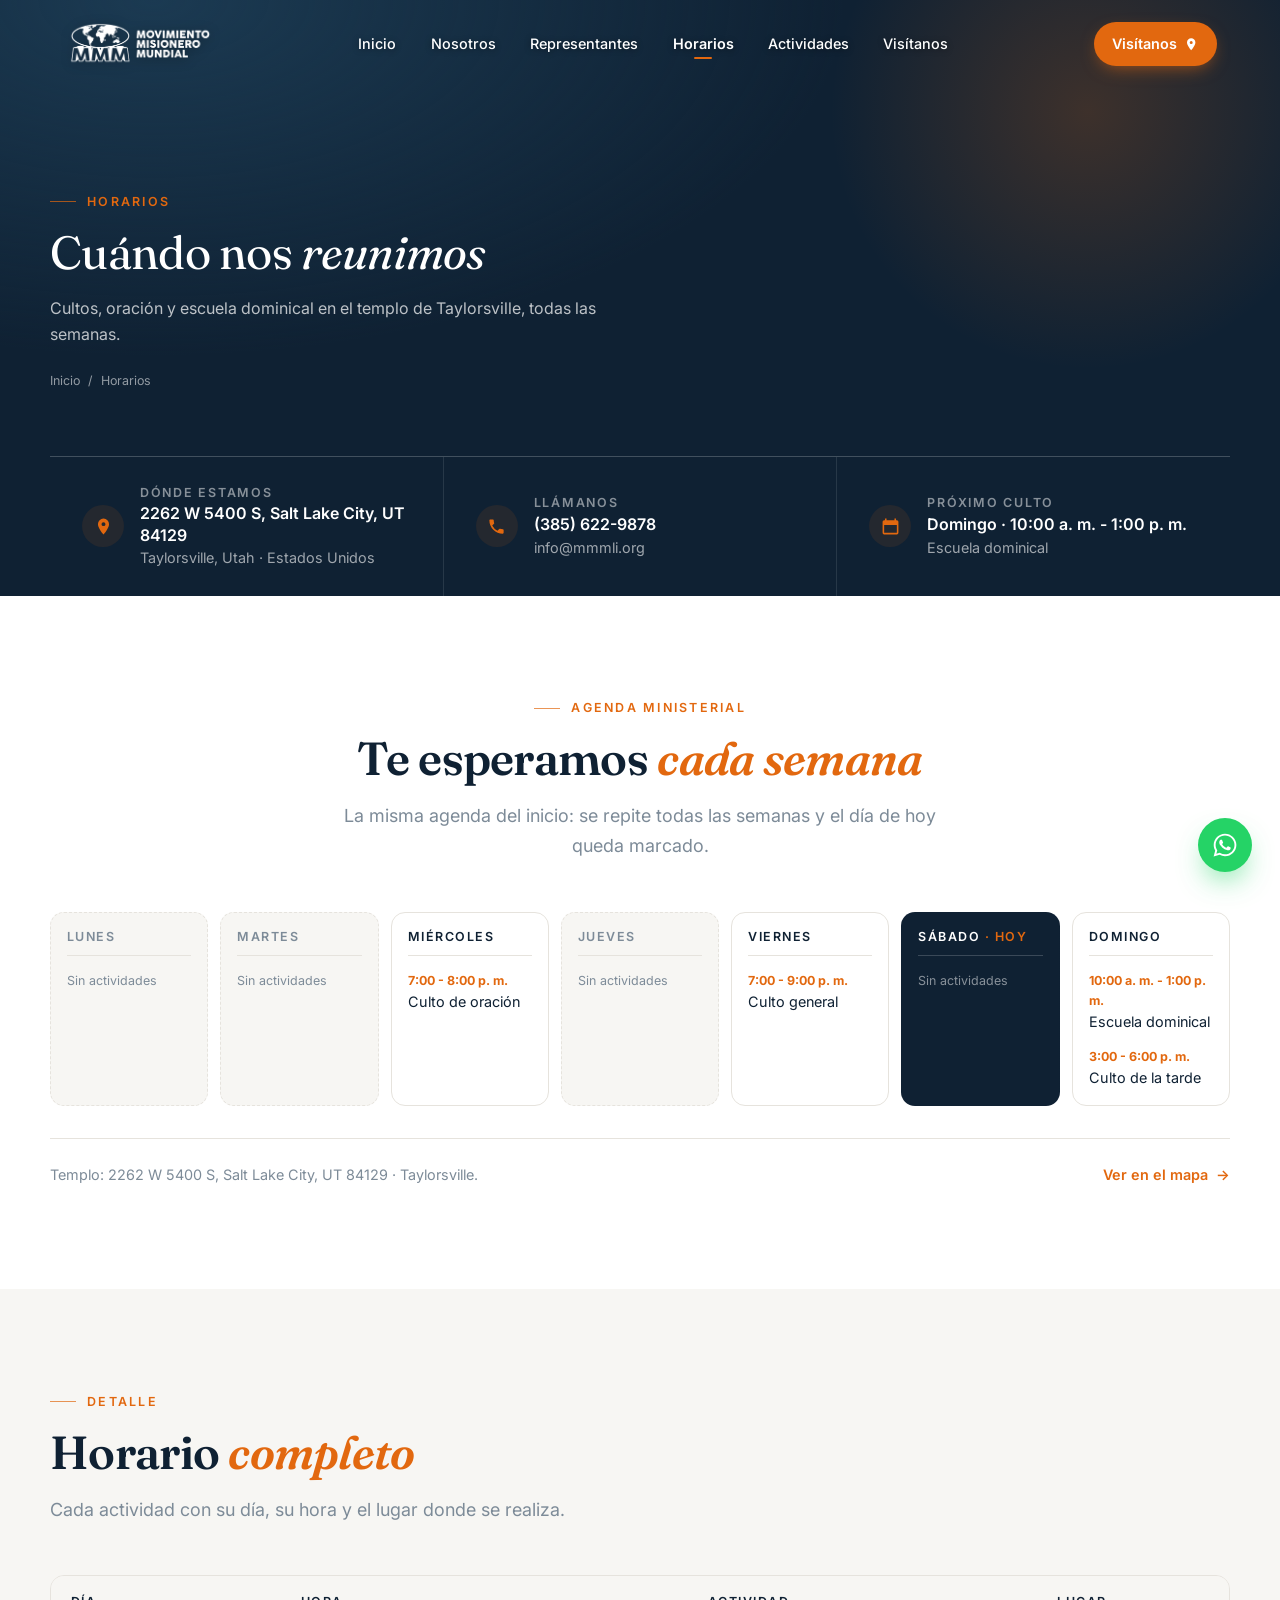
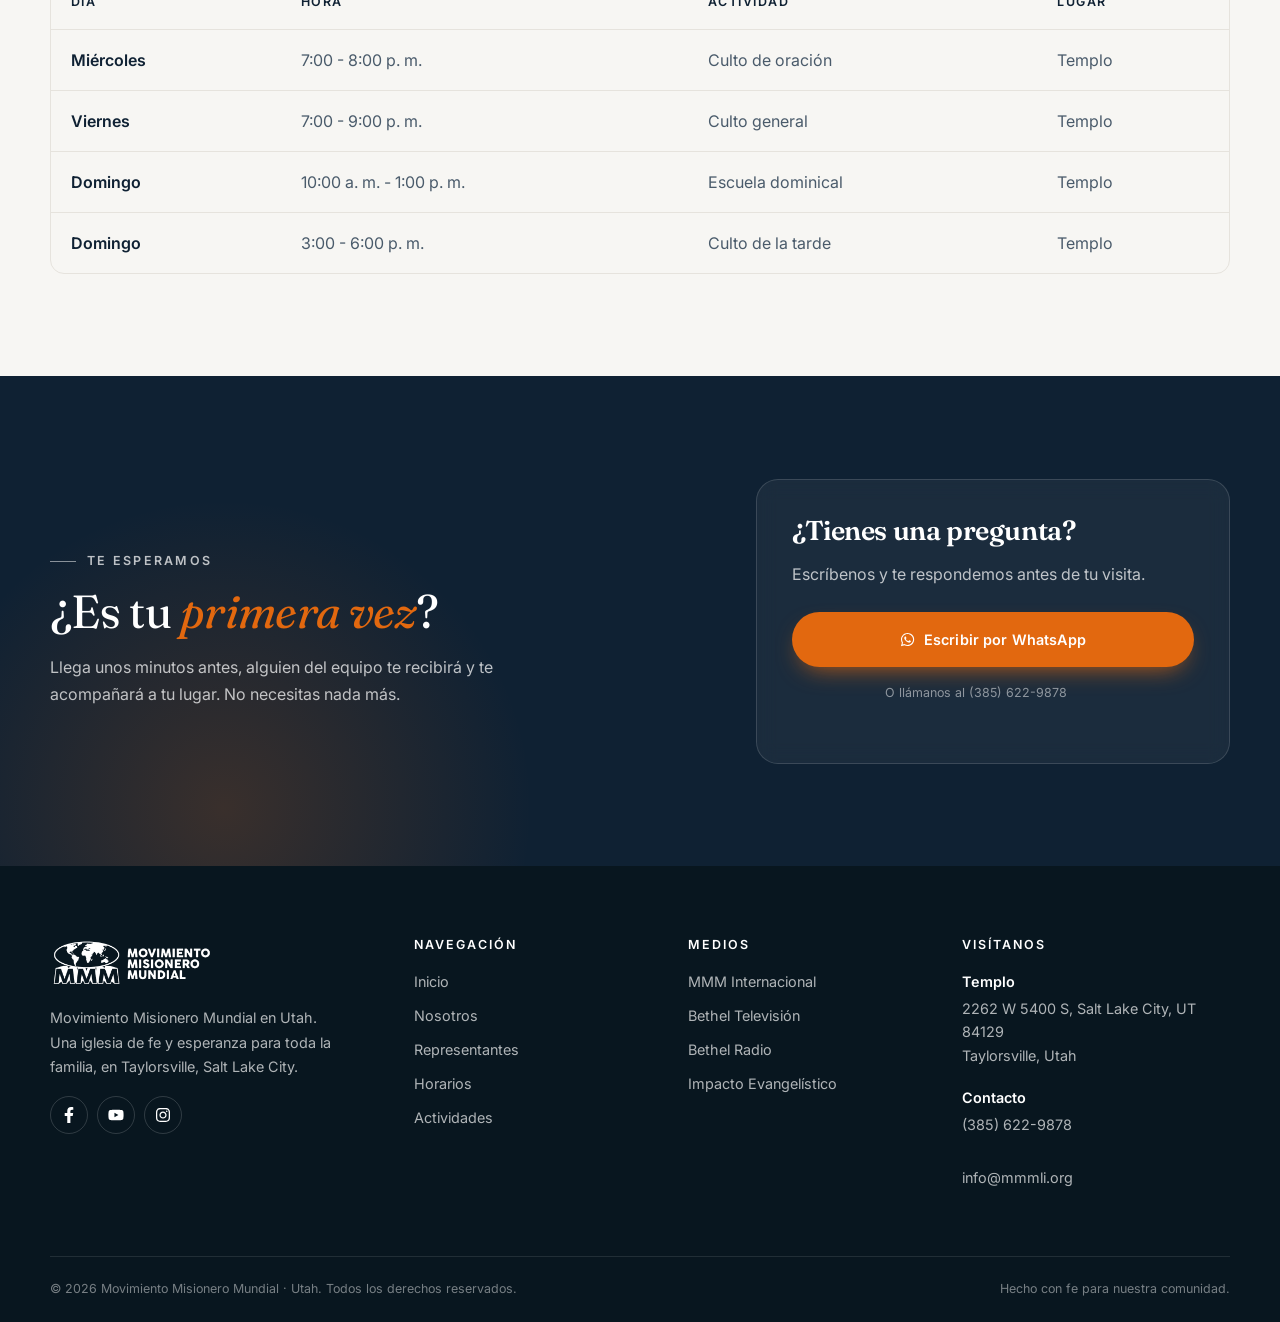
==== commit f25e804e: "La pagina de noticias pasa a ser Actividades - Fuera el bloque de noticias de mmmoficial.org (ese se" ====
--- a/paginas/horarios.html
+++ b/paginas/horarios.html
@@ -32,7 +32,7 @@
           <a href="nosotros.html" class="nav__link">Nosotros</a>
           <a href="representantes.html" class="nav__link">Representantes</a>
           <a href="horarios.html" class="nav__link nav__link--activo">Horarios</a>
-          <a href="noticias.html" class="nav__link">Noticias</a>
+          <a href="noticias.html" class="nav__link">Actividades</a>
           <a href="../index.html#visitanos" class="nav__link nav__cta-movil">Visítanos</a>
         </nav>
 
@@ -199,7 +199,7 @@
               <li><a href="nosotros.html">Nosotros</a></li>
               <li><a href="representantes.html">Representantes</a></li>
               <li><a href="horarios.html">Horarios</a></li>
-              <li><a href="noticias.html">Noticias</a></li>
+              <li><a href="noticias.html">Actividades</a></li>
             </ul>
           </nav>
 
--- a/css/style.css
+++ b/css/style.css
@@ -600,6 +600,17 @@
 }
 .tarjeta--sin-foto h3 { padding-top: 1.2rem; }
 
+/* Aviso cuando una rejilla se queda sin contenido que mostrar */
+.vacio {
+  grid-column: 1 / -1;
+  padding: clamp(2rem, 5vw, 3.5rem);
+  border: 1px dashed var(--linea);
+  border-radius: var(--radio);
+  background: var(--papel-2);
+  color: var(--tenue);
+  text-align: center;
+}
+
 .grid {
   display: grid;
   grid-template-columns: repeat(auto-fit, minmax(270px, 1fr));
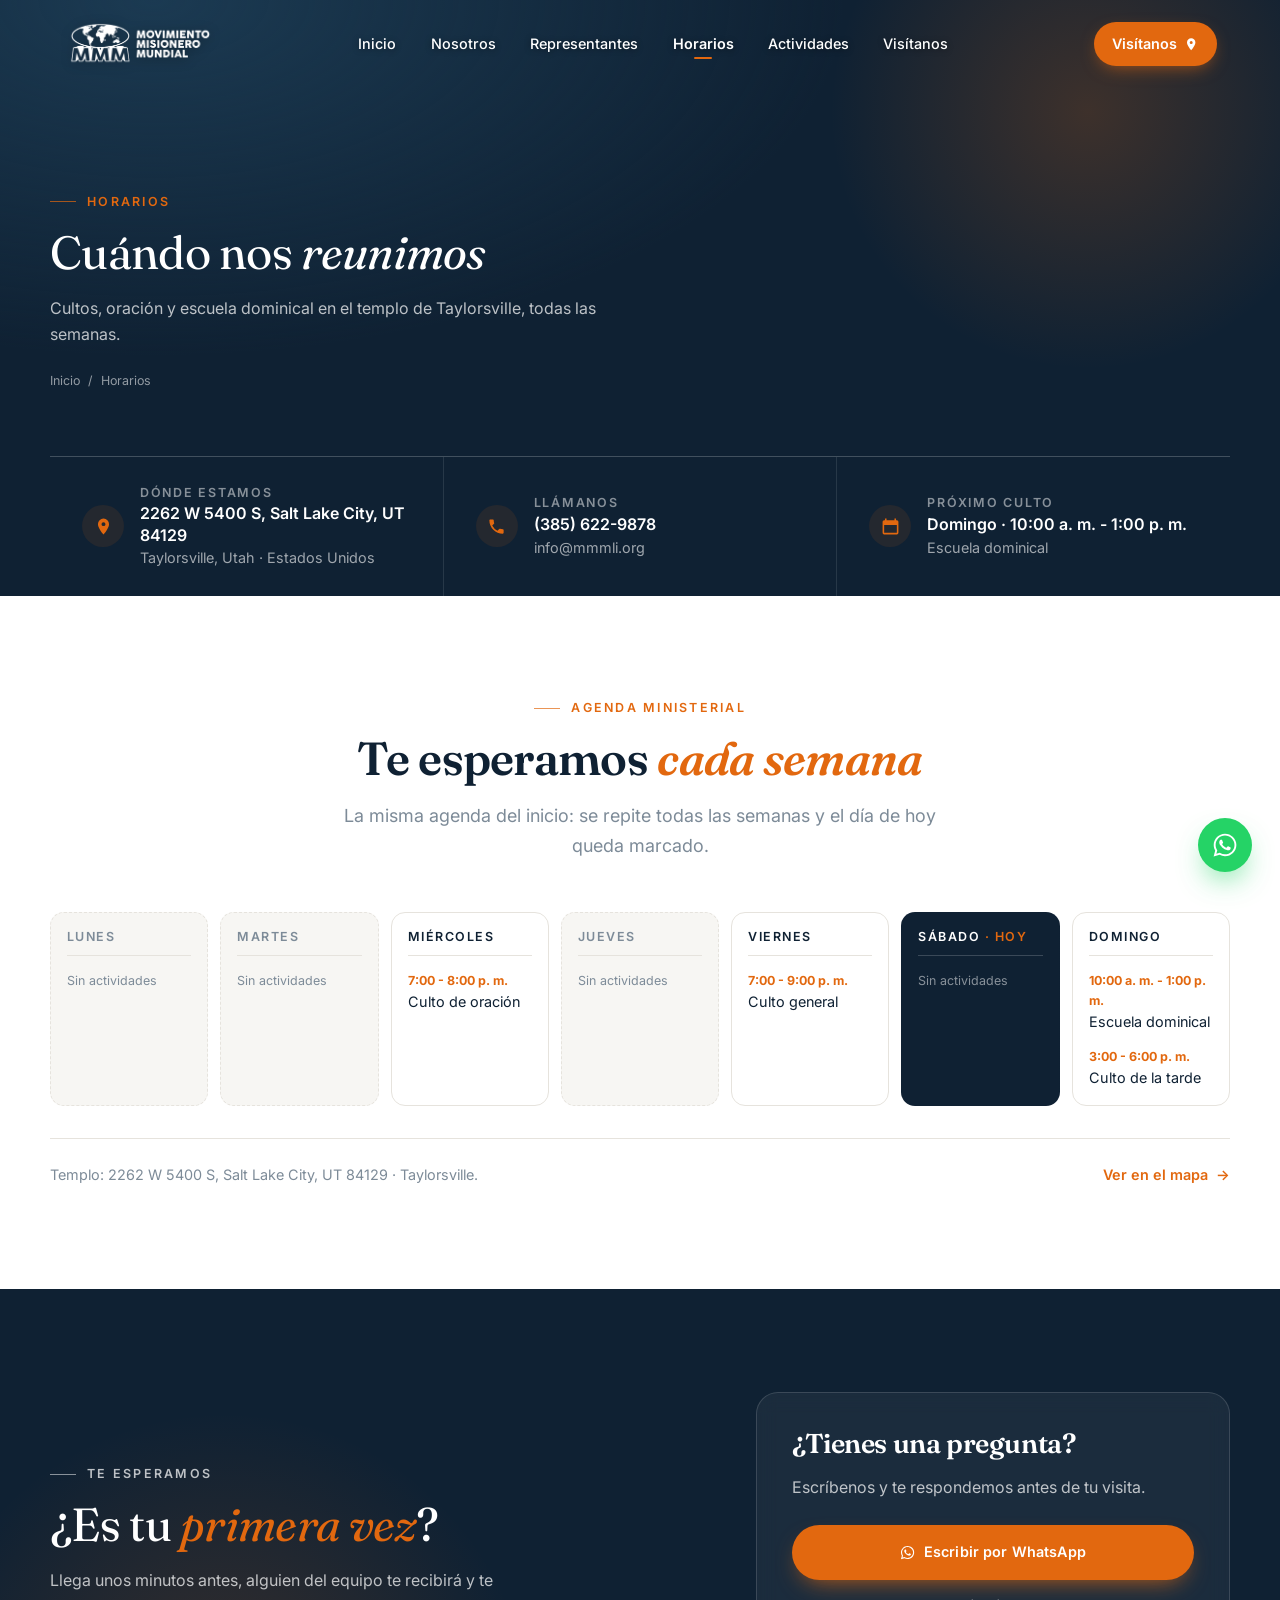
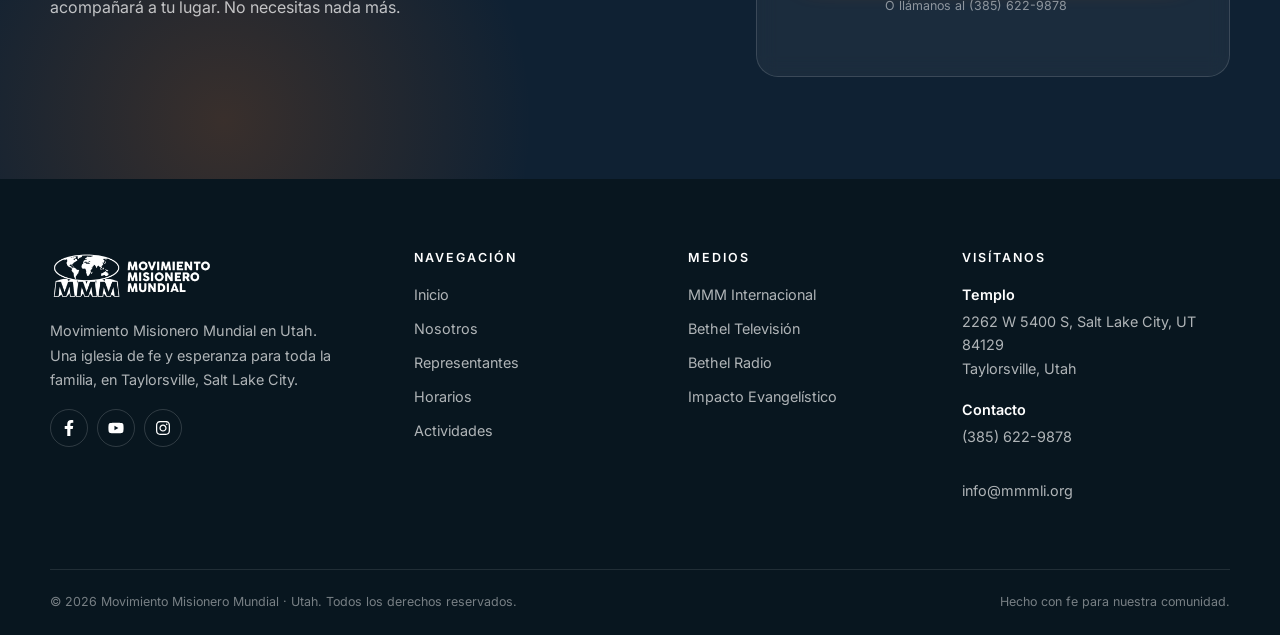
==== commit 065d7028: "Sin secciones repetidas en Horarios y Actividades - Horarios: fuera la tabla 'Horario completo'; la " ====
--- a/paginas/horarios.html
+++ b/paginas/horarios.html
@@ -120,28 +120,6 @@
         </div>
       </section>
 
-      <section class="seccion seccion--papel">
-        <div class="contenedor">
-          <header class="sec-head reveal">
-            <p class="eyebrow">Detalle</p>
-            <h2 class="sec-title">Horario <em>completo</em></h2>
-            <p class="sec-sub">
-              Cada actividad con su día, su hora y el lugar donde se realiza.
-            </p>
-          </header>
-
-          <!-- main.js inyecta las filas desde HORARIOS en js/datos.js -->
-          <div class="tabla-scroll reveal">
-            <table class="tabla">
-              <thead>
-                <tr><th>Día</th><th>Hora</th><th>Actividad</th><th>Lugar</th></tr>
-              </thead>
-              <tbody id="tablaHorarios"></tbody>
-            </table>
-          </div>
-        </div>
-      </section>
-
       <section class="seccion oracion">
         <div class="contenedor oracion__grid">
           <div class="reveal">
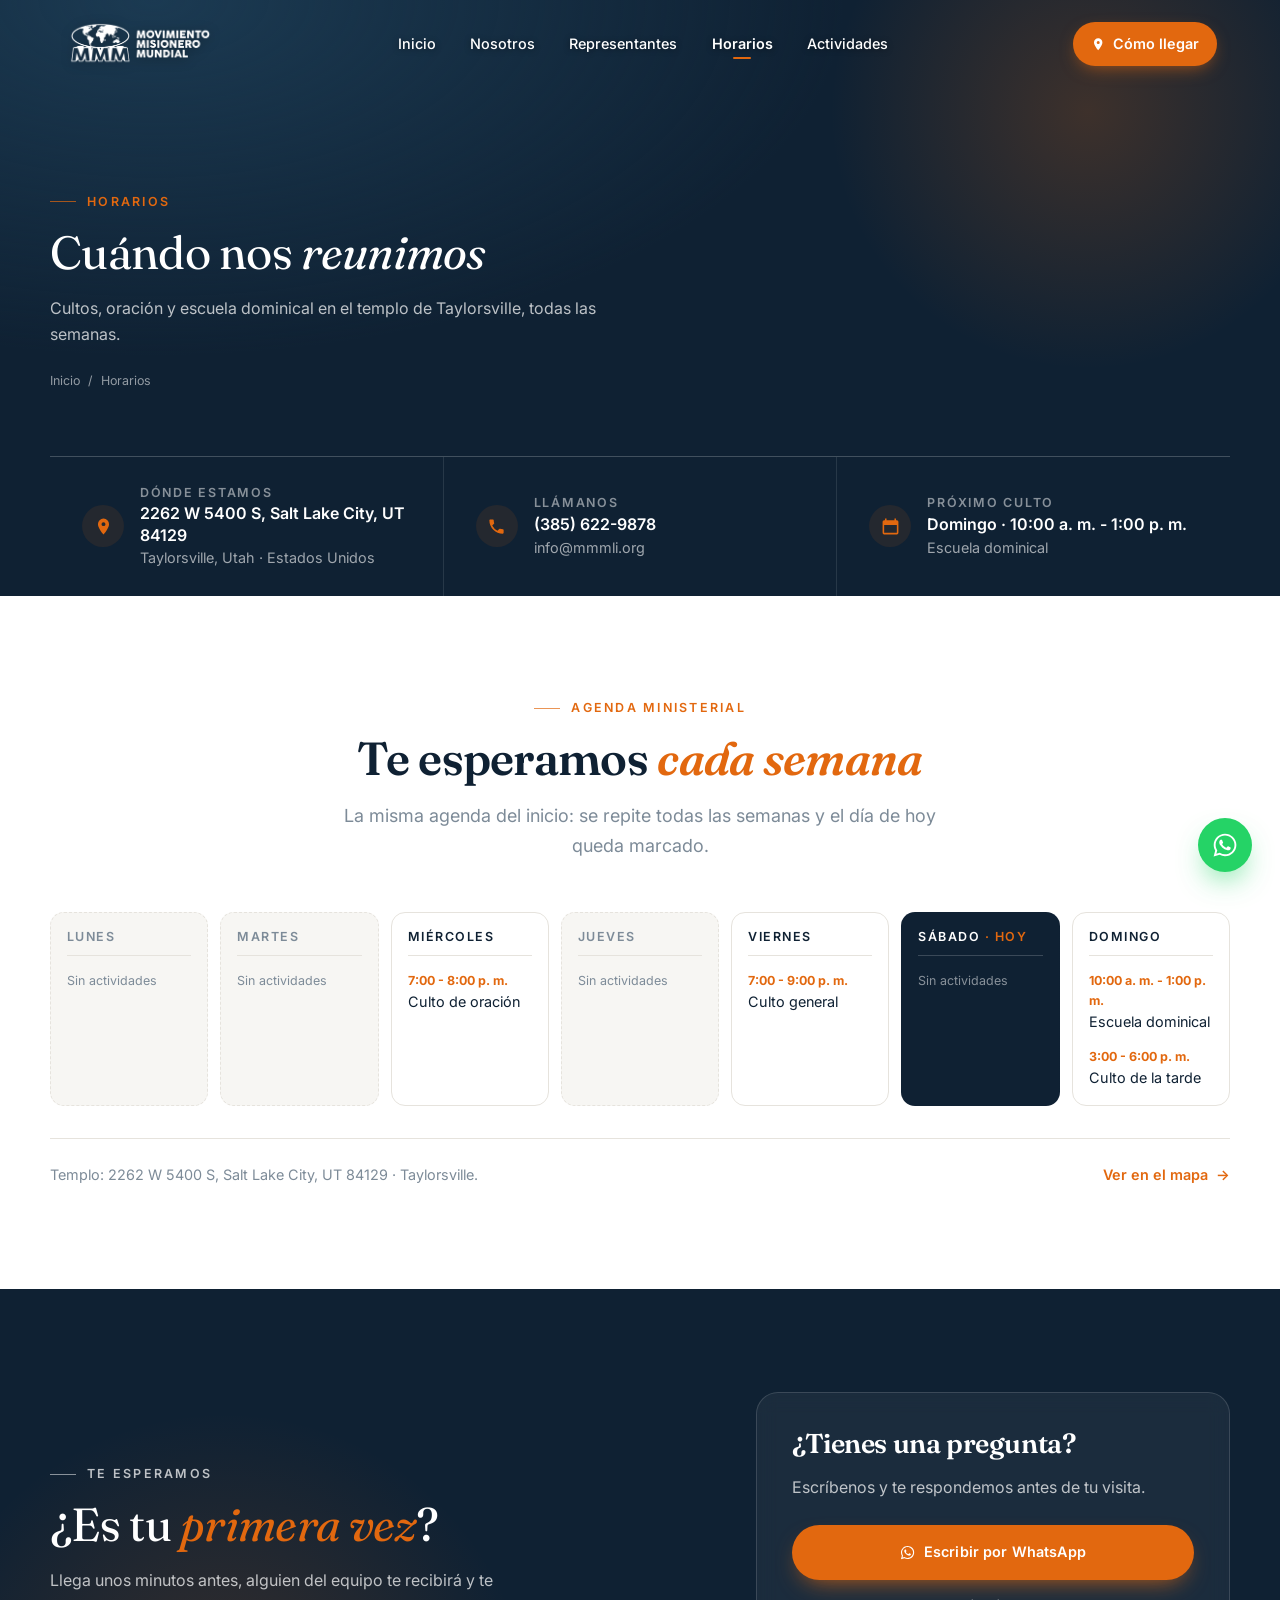
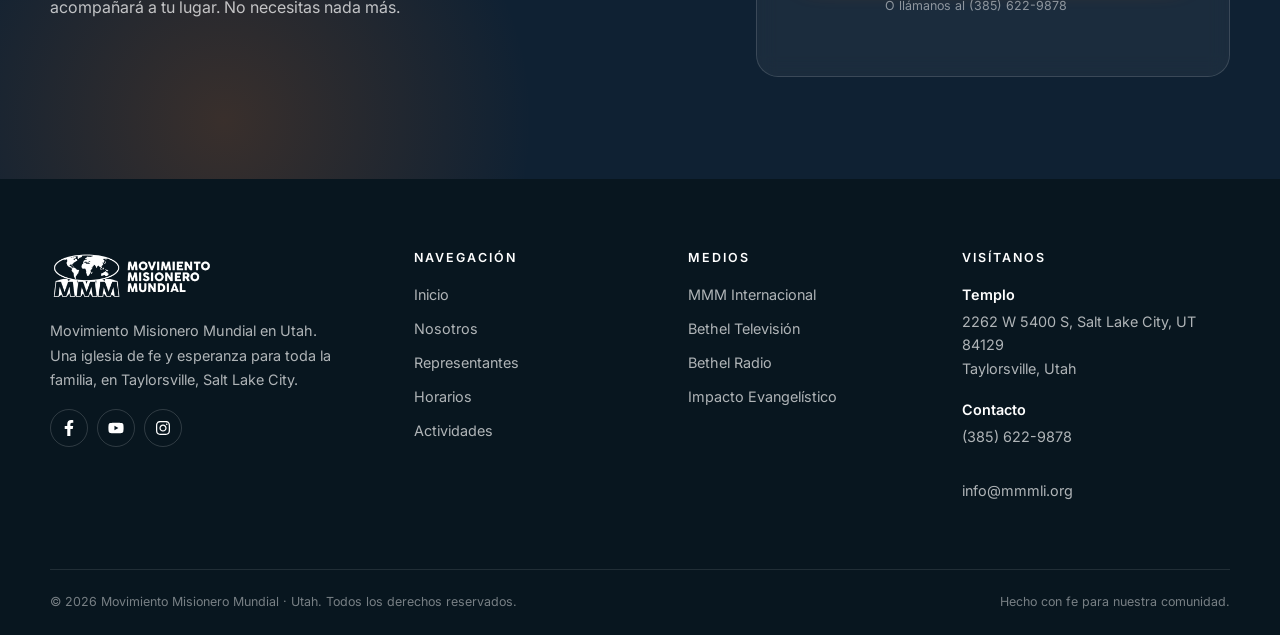
==== commit 758a80e4: "El boton naranja del header abre el mapa; fuera Visitanos del menu - El menu queda solo con las cinc" ====
--- a/paginas/horarios.html
+++ b/paginas/horarios.html
@@ -33,12 +33,12 @@
           <a href="representantes.html" class="nav__link">Representantes</a>
           <a href="horarios.html" class="nav__link nav__link--activo">Horarios</a>
           <a href="noticias.html" class="nav__link">Actividades</a>
-          <a href="../index.html#visitanos" class="nav__link nav__cta-movil">Visítanos</a>
         </nav>
 
-        <a class="header__cta" href="../index.html#visitanos">
-          Visítanos
+        <a class="header__cta" data-mapa href="https://www.google.com/maps/search/?api=1&amp;query=2262%20W%205400%20S%2C%20Salt%20Lake%20City%2C%20UT%2084129"
+           target="_blank" rel="noopener" aria-label="Cómo llegar al templo">
           <svg viewBox="0 0 24 24" aria-hidden="true"><path d="M12 2a7 7 0 0 0-7 7c0 5.25 7 13 7 13s7-7.75 7-13a7 7 0 0 0-7-7Zm0 9.5A2.5 2.5 0 1 1 14.5 9 2.5 2.5 0 0 1 12 11.5Z"/></svg>
+          <span class="header__cta-txt">Cómo llegar</span>
         </a>
       </div>
     </header>
@@ -60,7 +60,7 @@
       <section class="barra-info barra-info--pegada" aria-label="Cómo encontrarnos">
         <div class="contenedor">
           <div class="barra-info__grid">
-            <a class="barra-info__item" href="https://maps.google.com/?q=2262+W+5400+S,+Salt+Lake+City,+UT+84129"
+            <a class="barra-info__item" data-mapa href="https://www.google.com/maps/search/?api=1&amp;query=2262%20W%205400%20S%2C%20Salt%20Lake%20City%2C%20UT%2084129"
                target="_blank" rel="noopener">
               <span class="barra-info__icono" aria-hidden="true">
                 <svg viewBox="0 0 24 24"><path d="M12 2a7 7 0 0 0-7 7c0 5.25 7 13 7 13s7-7.75 7-13a7 7 0 0 0-7-7Zm0 9.5A2.5 2.5 0 1 1 14.5 9 2.5 2.5 0 0 1 12 11.5Z"/></svg>
@@ -113,8 +113,8 @@
 
           <div class="agenda__pie reveal">
             <p>Templo: 2262 W 5400 S, Salt Lake City, UT 84129 · Taylorsville.</p>
-            <a class="enlace-flecha"
-               href="https://maps.google.com/?q=2262+W+5400+S,+Salt+Lake+City,+UT+84129"
+            <a class="enlace-flecha" data-mapa
+               href="https://www.google.com/maps/search/?api=1&amp;query=2262%20W%205400%20S%2C%20Salt%20Lake%20City%2C%20UT%2084129"
                target="_blank" rel="noopener">Ver en el mapa</a>
           </div>
         </div>
--- a/css/style.css
+++ b/css/style.css
@@ -294,7 +294,8 @@
   transition: transform .25s var(--ease), background .25s var(--ease);
 }
 .header__cta:hover { background: var(--acento-osc); transform: translateY(-2px); }
-.header__cta svg { width: 1em; height: 1em; fill: currentColor; }
+.header__cta svg { width: 1em; height: 1em; fill: currentColor; flex-shrink: 0; }
+.header__cta-txt { white-space: nowrap; }
 
 .nav__toggle {
   display: none;
@@ -1348,9 +1349,27 @@
 /* ---- Celulares y tabletas verticales ------------------------- */
 @media (max-width: 820px) {
   .nav__toggle { display: grid; }
-  .header__cta { display: none; }
-
-  .header__interior { padding: .5rem .6rem .5rem 1rem; }
+
+  /* El botón del mapa se queda, en redondo y solo con el pin: en el
+     menú ya no hay un enlace equivalente */
+  .header__cta {
+    order: 2;
+    width: 42px;
+    height: 42px;
+    padding: 0;
+    border-radius: 50%;
+  }
+  .header__cta svg { width: 18px; height: 18px; }
+  .header__cta-txt { display: none; }
+
+  .nav__toggle { order: 3; }
+
+  .header__interior {
+    justify-content: flex-start;
+    gap: .35rem;
+    padding: .5rem .6rem .5rem 1rem;
+  }
+  .header .logo { margin-right: auto; }
 
   .header .nav {
     position: absolute;
@@ -1390,14 +1409,6 @@
   .header .nav .nav__link--activo { background: var(--papel-2); }
   .header .nav .nav__link::after { left: 1rem; transform: none; }
 
-  .nav__cta-movil {
-    margin-top: .5rem;
-    text-align: center;
-    background: var(--acento) !important;
-    color: #fff !important;
-    font-weight: 600;
-  }
-  .nav__cta-movil::after { display: none; }
 
   /* Hero: la imagen se muestra entera (los banners traen su propio
      arte y recortarlos les comía el título) y el mensaje va debajo,
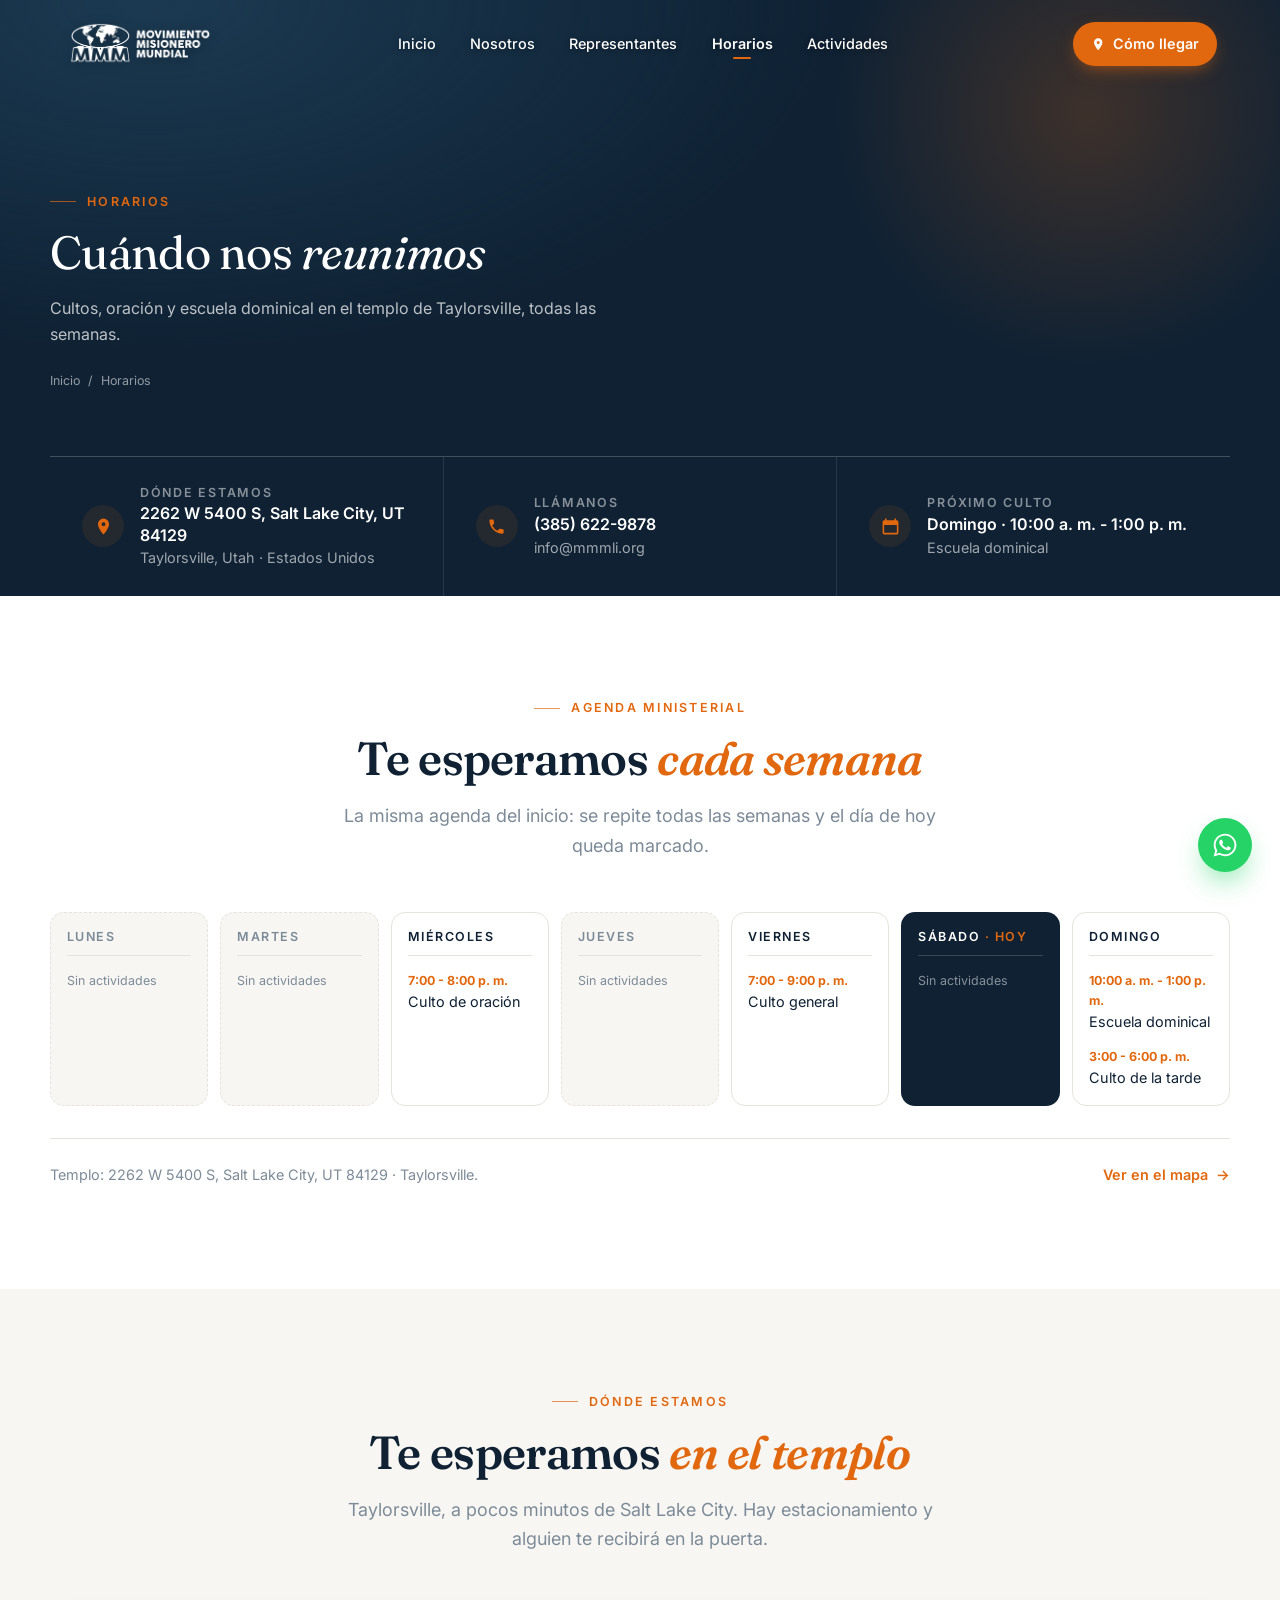
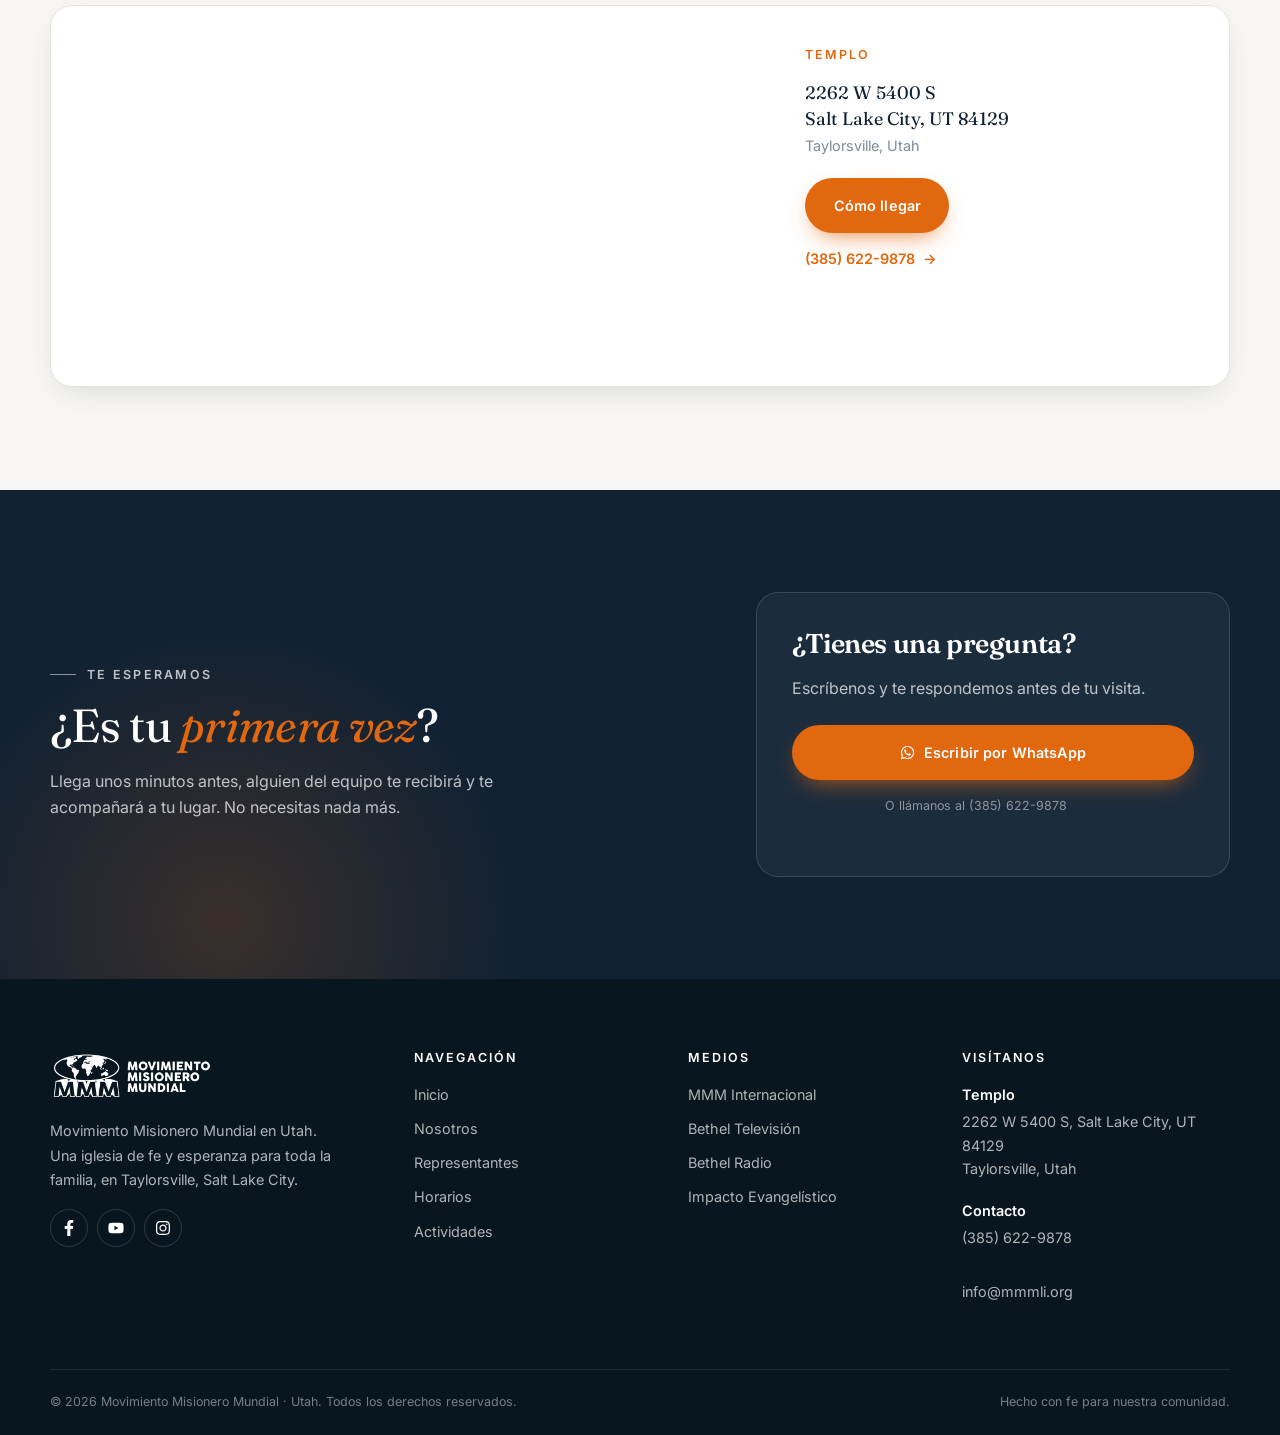
==== commit efd7e2a9: "Imagenes ligeras, vista previa al compartir y mapa del templo - Las fotos del inicio pasan a WebP: 8" ====
--- a/paginas/horarios.html
+++ b/paginas/horarios.html
@@ -6,6 +6,16 @@
     <title>MMM Utah | Horarios</title>
     <meta name="description" content="Horarios de cultos y actividades del Movimiento Misionero Mundial en Taylorsville, Utah." />
     <meta name="theme-color" content="#0f2133" />
+    <meta property="og:type" content="website" />
+    <meta property="og:site_name" content="MMM Utah" />
+    <meta property="og:locale" content="es_ES" />
+    <meta property="og:title" content="MMM Utah | Horarios" />
+    <meta property="og:description" content="Horarios de cultos y actividades del Movimiento Misionero Mundial en Taylorsville, Utah." />
+    <meta property="og:image" content="../img/compartir.jpg" />
+    <meta property="og:image:width" content="1200" />
+    <meta property="og:image:height" content="630" />
+    <meta property="og:image:alt" content="Movimiento Misionero Mundial · Utah" />
+    <meta name="twitter:card" content="summary_large_image" />
     <link rel="icon" href="../img/logo/favicon.png" />
     <link rel="preconnect" href="https://fonts.googleapis.com" />
     <link rel="preconnect" href="https://fonts.gstatic.com" crossorigin />
@@ -116,6 +126,44 @@
             <a class="enlace-flecha" data-mapa
                href="https://www.google.com/maps/search/?api=1&amp;query=2262%20W%205400%20S%2C%20Salt%20Lake%20City%2C%20UT%2084129"
                target="_blank" rel="noopener">Ver en el mapa</a>
+          </div>
+        </div>
+      </section>
+
+      <!-- ===== Dónde estamos ===== -->
+      <section class="seccion seccion--papel mapa" id="mapa">
+        <div class="contenedor">
+          <header class="sec-head sec-head--centro reveal">
+            <p class="eyebrow">Dónde estamos</p>
+            <h2 class="sec-title">Te esperamos <em>en el templo</em></h2>
+            <p class="sec-sub">
+              Taylorsville, a pocos minutos de Salt Lake City. Hay
+              estacionamiento y alguien te recibirá en la puerta.
+            </p>
+          </header>
+
+          <div class="mapa__caja reveal">
+            <iframe
+              class="mapa__marco"
+              src="https://www.google.com/maps?q=2262%20W%205400%20S,%20Salt%20Lake%20City,%20UT%2084129&output=embed"
+              title="Mapa del templo del Movimiento Misionero Mundial en Taylorsville, Utah"
+              loading="lazy"
+              referrerpolicy="no-referrer-when-downgrade"
+              allowfullscreen
+            ></iframe>
+
+            <div class="mapa__ficha">
+              <p class="mapa__rotulo">Templo</p>
+              <p class="mapa__direccion">
+                2262 W 5400 S<br />
+                Salt Lake City, UT 84129<br />
+                <span>Taylorsville, Utah</span>
+              </p>
+              <a class="btn btn--primario" data-mapa
+                 href="https://www.google.com/maps/search/?api=1&amp;query=2262%20W%205400%20S%2C%20Salt%20Lake%20City%2C%20UT%2084129"
+                 target="_blank" rel="noopener">Cómo llegar</a>
+              <a class="enlace-flecha" href="tel:3856229878">(385) 622-9878</a>
+            </div>
           </div>
         </div>
       </section>
--- a/css/style.css
+++ b/css/style.css
@@ -334,14 +334,90 @@
 .header--menu-abierto .nav__toggle span::before { transform: translateY(6px) rotate(45deg); }
 .header--menu-abierto .nav__toggle span::after  { transform: translateY(-6px) rotate(-45deg); }
 
+/* 5. Portada --------------------------------------------------- */
+/* Una sola imagen y el mensaje de bienvenida encima. Es la que se
+   mete bajo la barra, así el menú tiene fondo oscuro detrás. */
+.portada {
+  position: relative;
+  overflow: hidden;
+  background: var(--ink);
+  margin-top: calc(-1 * var(--alto-header, 76px));
+  /* Toda la pantalla al abrir; svh evita el salto de las barras del
+     navegador en el móvil */
+  height: 100vh;
+  height: 100svh;
+}
+
+/* Lo que se ve. main.js va subiendo --avance de 0 a 1 durante la
+   primera pantalla de desplazamiento y esto se encoge y redondea. */
+.portada__marco {
+  position: absolute;
+  inset: 0;
+  overflow: hidden;
+  transform-origin: 50% 35%;
+  transform: scale(calc(1 - .12 * var(--avance, 0)));
+  border-radius: calc(2.5rem * var(--avance, 0));
+  will-change: transform;
+}
+
+.portada__fondo {
+  position: absolute;
+  inset: 0;
+  width: 100%;
+  height: 100%;
+  object-fit: cover;
+  object-position: center;
+  transform: scale(1.05);
+  animation: portadaZoom 12s var(--ease) forwards;
+}
+
+@keyframes portadaZoom { to { transform: scale(1); } }
+
+/* Velo para que el texto se lea sobre la foto */
+.portada__velo {
+  position: absolute;
+  inset: 0;
+  z-index: 2;
+  pointer-events: none;
+  background:
+    linear-gradient(to right, rgba(8, 20, 32, .86) 0%, rgba(8, 20, 32, .55) 45%, rgba(8, 20, 32, .18) 78%),
+    linear-gradient(to top, rgba(8, 20, 32, .7) 0%, transparent 55%);
+}
+
+.portada__contenido {
+  position: absolute;
+  inset: 0;
+  z-index: 3;
+  display: flex;
+  align-items: center;
+  padding-top: var(--alto-header, 76px);
+  opacity: calc(1 - 1.4 * var(--avance, 0));
+}
+
+/* El mensaje entra de a poco al abrir la página */
+.portada .hero__texto > * { animation: portadaEntra .9s var(--ease) backwards; }
+.portada .hero__marca    { animation-delay: .15s; }
+.portada .hero__titulo   { animation-delay: .28s; }
+.portada .hero__bajada   { animation-delay: .4s; }
+.portada .hero__acciones { animation-delay: .52s; }
+
+@keyframes portadaEntra {
+  from { opacity: 0; transform: translateY(18px); }
+  to   { opacity: 1; transform: none; }
+}
+
+@media (prefers-reduced-motion: reduce) {
+  .portada__fondo { animation: none; transform: none; }
+  .portada .hero__texto > * { animation: none; }
+}
+
 /* 5. Hero ------------------------------------------------------ */
+/* El slider va debajo de la portada: ya no se mete bajo la barra */
 .hero {
   position: relative;
   overflow: hidden;
   background: var(--ink);
-  /* Se mete bajo el header para que el cristal tenga imagen detrás */
-  margin-top: calc(-1 * var(--alto-header, 76px));
-  height: calc(clamp(560px, 78vh, 820px) + var(--alto-header, 76px));
+  height: clamp(300px, 40vw, 560px);
 }
 
 .slider__pista {
@@ -363,24 +439,14 @@
 
 @keyframes heroZoom { to { transform: scale(1); } }
 
-/* Velo para que el texto se lea sobre cualquier foto */
+/* Sombra fina abajo para que los puntos no se pierdan en una foto
+   clara; el slider ya no lleva texto encima */
 .hero__velo {
   position: absolute;
   inset: 0;
   z-index: 2;
   pointer-events: none;
-  background:
-    linear-gradient(to right, rgba(8, 20, 32, .82) 0%, rgba(8, 20, 32, .5) 45%, rgba(8, 20, 32, .15) 75%),
-    linear-gradient(to top, rgba(8, 20, 32, .75) 0%, transparent 55%);
-}
-
-.hero__contenido {
-  position: absolute;
-  inset: 0;
-  z-index: 3;
-  display: flex;
-  align-items: center;
-  padding-top: var(--alto-header, 76px);
+  background: linear-gradient(to top, rgba(8, 20, 32, .45) 0%, transparent 22%);
 }
 
 .hero__texto { max-width: 40rem; color: #fff; }
@@ -1185,6 +1251,66 @@
 }
 .medio:hover .medio__ir { background: var(--acento); border-color: var(--acento); color: #fff; }
 
+/* 7.7 Mapa ------------------------------------------------------ */
+.mapa__caja {
+  display: grid;
+  grid-template-columns: 1.55fr 1fr;
+  overflow: hidden;
+  border: 1px solid var(--linea);
+  border-radius: var(--radio-lg);
+  background: var(--papel);
+  box-shadow: var(--sombra);
+}
+
+.mapa__marco {
+  width: 100%;
+  height: 100%;
+  min-height: 380px;
+  border: 0;
+  display: block;
+  /* El mapa de Google llega muy saturado: se apaga un punto para
+     que acompañe al resto de la página */
+  filter: saturate(.85) contrast(1.02);
+}
+
+.mapa__ficha {
+  display: flex;
+  flex-direction: column;
+  align-items: flex-start;
+  gap: .9rem;
+  padding: clamp(1.6rem, 3vw, 2.4rem);
+  background: var(--papel);
+}
+
+.mapa__rotulo {
+  color: var(--acento);
+  font-size: var(--t-xs);
+  font-weight: 600;
+  letter-spacing: .16em;
+  text-transform: uppercase;
+}
+
+.mapa__direccion {
+  font-family: var(--display);
+  font-size: var(--t-lg);
+  line-height: 1.45;
+  color: var(--ink);
+}
+.mapa__direccion span {
+  font-family: var(--fuente);
+  font-size: var(--t-sm);
+  color: var(--tenue);
+}
+
+.mapa__ficha .btn { margin-top: .35rem; }
+
+@media (max-width: 900px) {
+  .mapa__caja { grid-template-columns: 1fr; }
+  .mapa__marco { min-height: 300px; }
+  .mapa__ficha { align-items: center; text-align: center; }
+  .mapa__ficha .btn { width: 100%; }
+}
+
 /* 7.7 Oración --------------------------------------------------- */
 .oracion {
   position: relative;
@@ -1410,17 +1536,63 @@
   .header .nav .nav__link::after { left: 1rem; transform: none; }
 
 
-  /* Hero: la imagen se muestra entera (los banners traen su propio
+  /* Portada: la imagen se ve entera (los banners traen su propio
      arte y recortarlos les comía el título) y el mensaje va debajo,
-     sobre la banda oscura. El bloque sigue metido bajo la barra
-     para que el menú conserve el fondo oscuro. */
+     sobre la banda oscura. Sigue metida bajo la barra para que el
+     menú conserve el fondo oscuro. */
+  .portada {
+    display: flex;
+    flex-direction: column;
+    justify-content: center;
+    height: auto;
+    min-height: 100svh;
+    margin-top: calc(-1 * var(--alto-header, 76px));
+    padding-top: var(--alto-header, 76px);
+  }
+
+  /* Aquí el marco no se encoge: solo ordena imagen y mensaje */
+  .portada__marco {
+    position: static;
+    display: flex;
+    flex-direction: column;
+    justify-content: center;
+    flex: 1 1 auto;
+    transform: none;
+    border-radius: 0;
+  }
+
+  .portada__fondo {
+    position: static;
+    order: 1;
+    height: auto;
+    aspect-ratio: 16 / 9;
+    object-fit: contain;
+    transform: none;
+    animation: none;
+  }
+
+  .portada__velo { display: none; }
+
+  .portada__contenido {
+    position: static;
+    order: 2;
+    padding: 1.5rem 0 2.6rem;
+    opacity: 1;
+  }
+
+  .hero__texto { max-width: none; }
+  .hero__marca { margin-bottom: 1rem; }
+  .hero__bajada { font-size: var(--t-md); }
+  .hero__acciones { margin-top: 1.6rem; }
+  .hero__acciones .btn { flex: 1 1 auto; }
+
+  /* El slider queda como una franja de imágenes */
   .hero {
     display: flex;
     flex-direction: column;
     height: auto;
     min-height: 0;
-    margin-top: calc(-1 * var(--alto-header, 76px));
-    padding-top: var(--alto-header, 76px);
+    padding-bottom: .35rem;
     background: var(--ink);
   }
 
@@ -1447,18 +1619,6 @@
     padding: .35rem 0 0;
   }
 
-  .hero__contenido {
-    position: static;
-    order: 3;
-    padding: 1.4rem 0 2.6rem;
-  }
-
-  .hero__texto { max-width: none; }
-  .hero__marca { margin-bottom: 1rem; }
-  .hero__bajada { font-size: var(--t-md); }
-  .hero__acciones { margin-top: 1.6rem; }
-  .hero__acciones .btn { flex: 1 1 auto; }
-
   /* Portada de las páginas internas: sin solape, con aire propio */
   .encabezado-pagina {
     margin-top: calc(-1 * var(--alto-header, 76px));
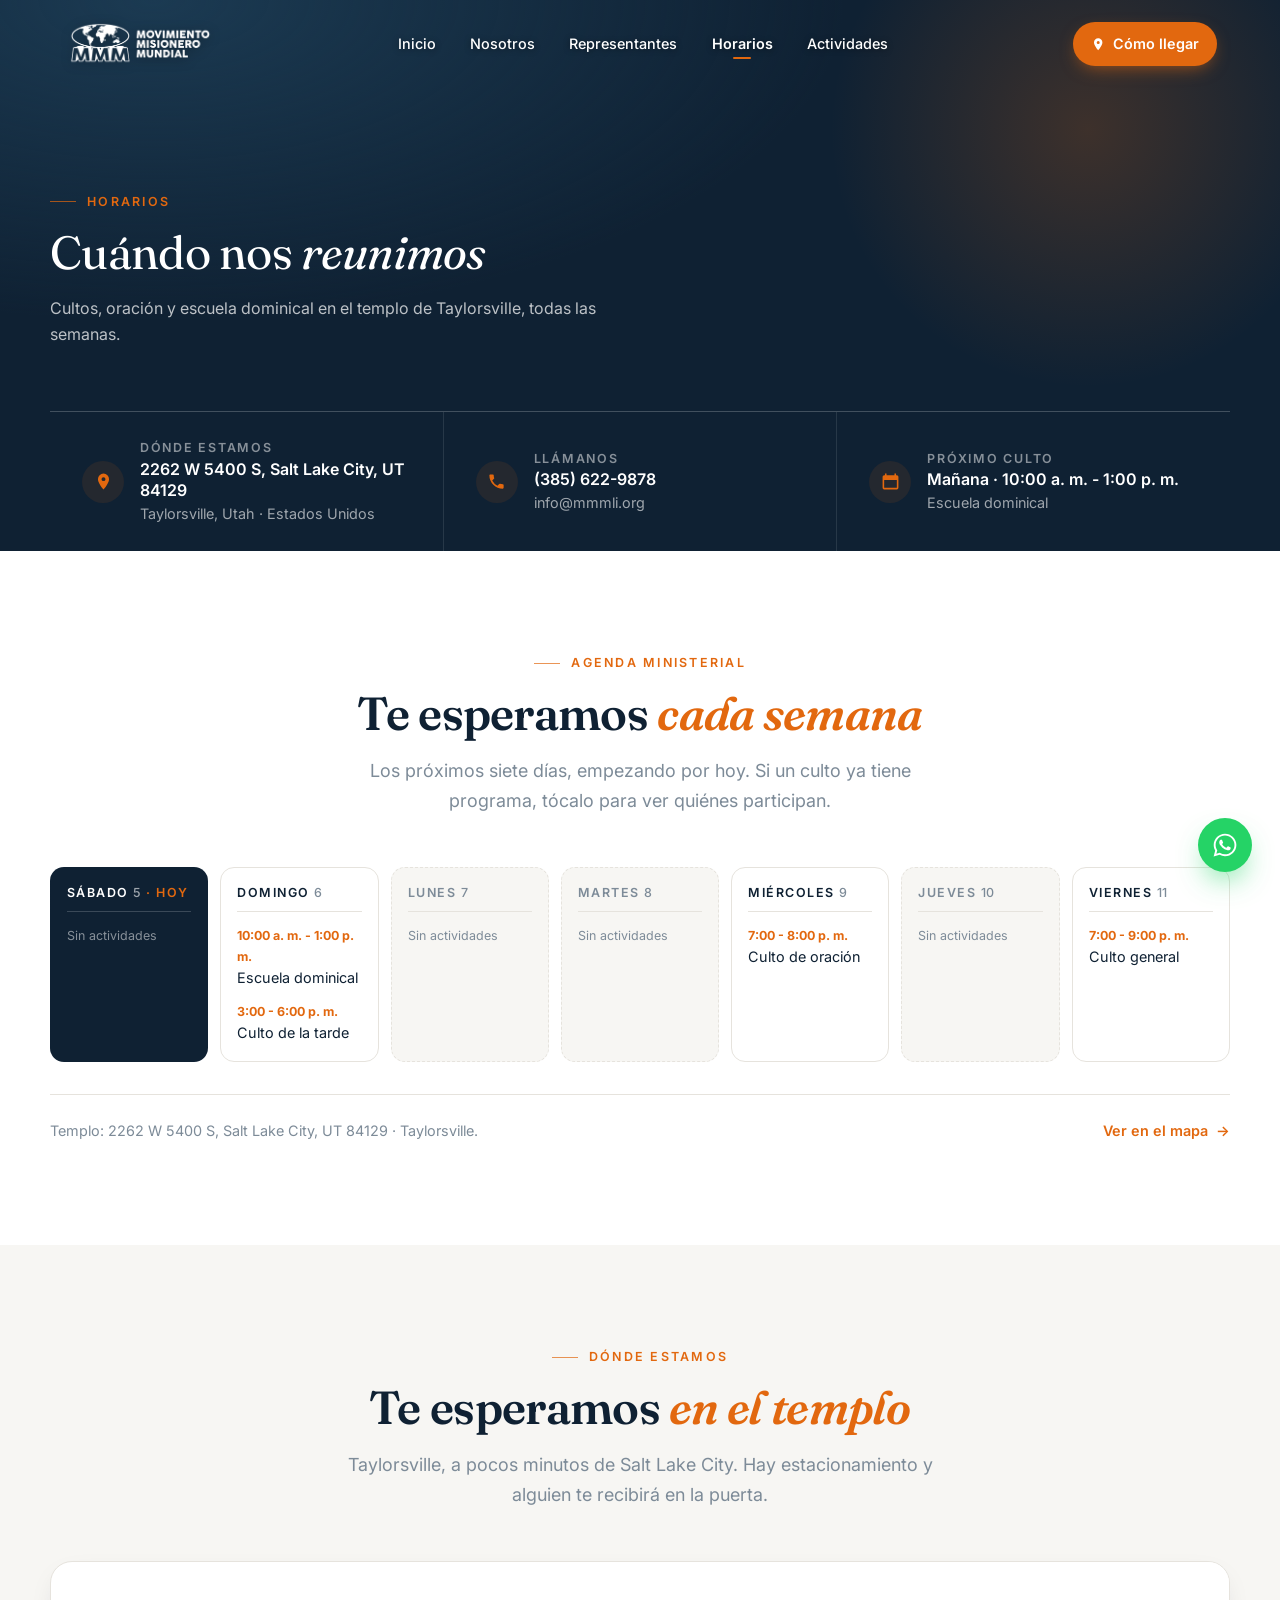
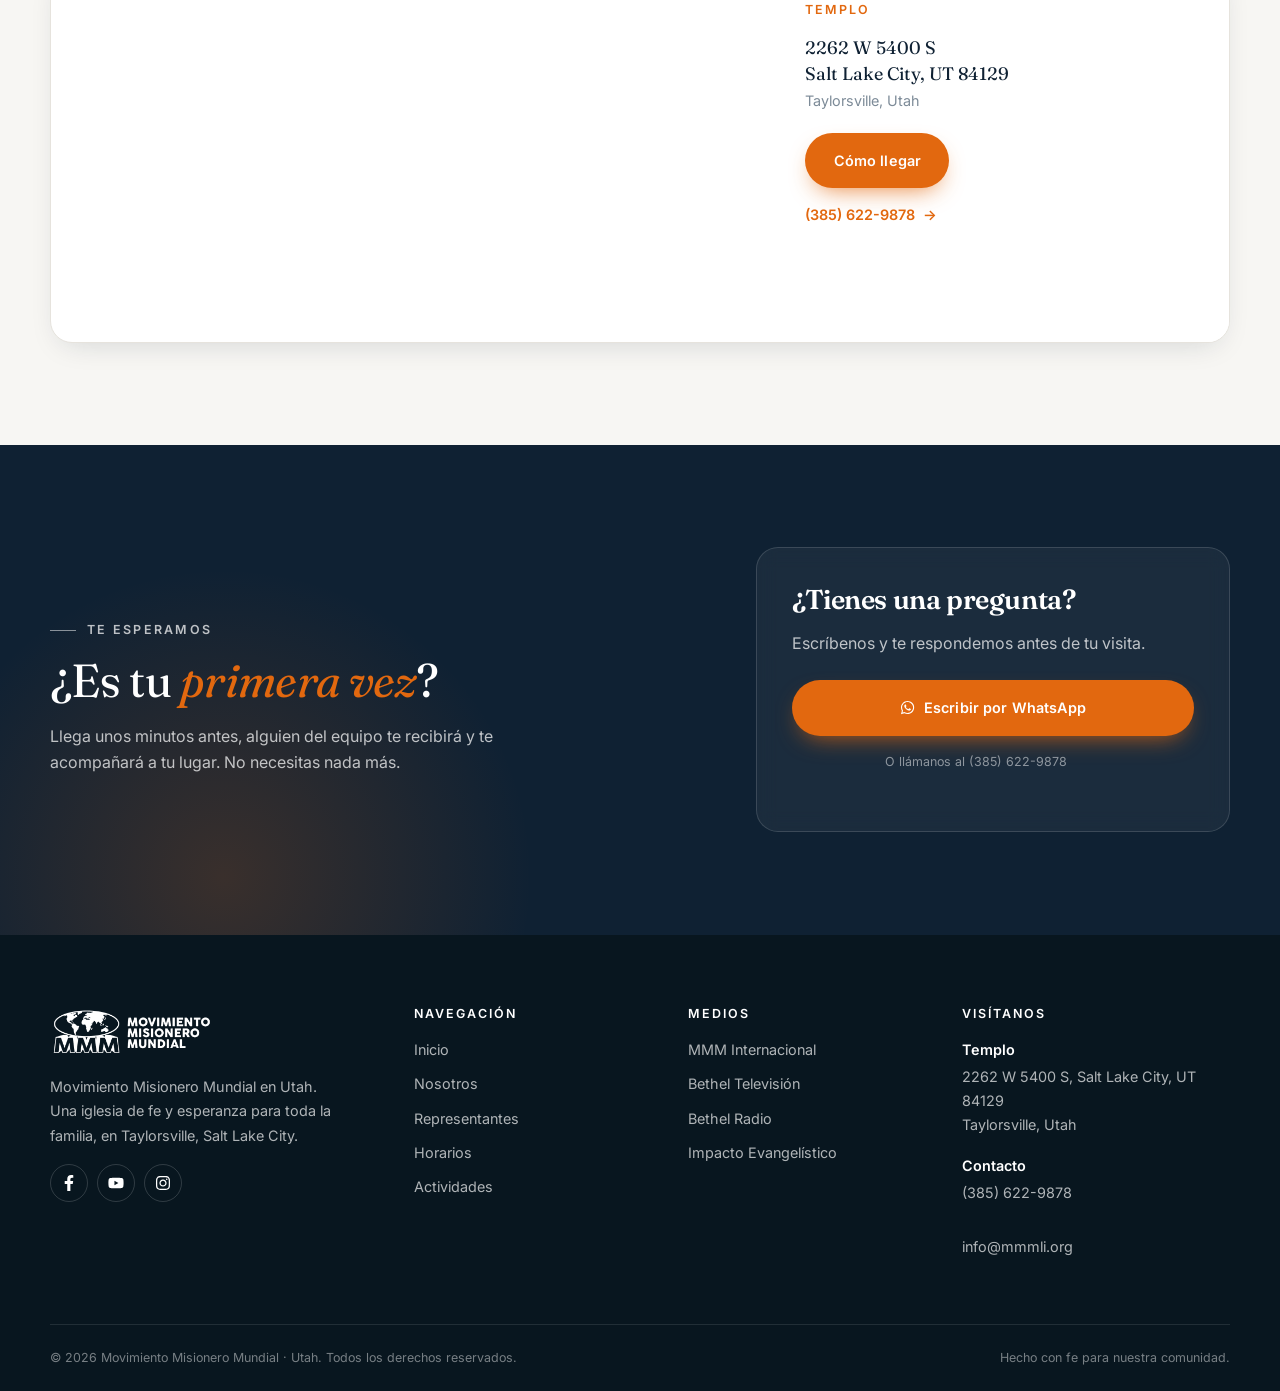
==== commit 175c23d3: "Cultos, programas, actividades y cuentas de miembros - Horario en dos partes: cultos de cada semana " ====
--- a/paginas/horarios.html
+++ b/paginas/horarios.html
@@ -59,9 +59,6 @@
           <p class="eyebrow">Horarios</p>
           <h1>Cuándo nos <em>reunimos</em></h1>
           <p>Cultos, oración y escuela dominical en el templo de Taylorsville, todas las semanas.</p>
-          <nav class="migas" aria-label="Ruta de navegación">
-            <a href="../index.html">Inicio</a><span aria-hidden="true">/</span><span>Horarios</span>
-          </nav>
         </div>
       </section>
 
@@ -113,12 +110,13 @@
             <p class="eyebrow">Agenda ministerial</p>
             <h2 class="sec-title">Te esperamos <em>cada semana</em></h2>
             <p class="sec-sub">
-              La misma agenda del inicio: se repite todas las semanas y el día
-              de hoy queda marcado.
+              Los próximos siete días, empezando por hoy. Si un culto ya
+              tiene programa, tócalo para ver quiénes participan.
             </p>
           </header>
 
-          <!-- main.js arma la semana desde AGENDA en js/datos.js -->
+          <!-- main.js arma los próximos siete días desde CULTOS y
+               CULTOS_EXTRA en js/datos.js -->
           <div class="agenda__semana reveal" id="agendaSemanal"></div>
 
           <div class="agenda__pie reveal">
--- a/css/style.css
+++ b/css/style.css
@@ -667,6 +667,24 @@
 }
 .tarjeta--sin-foto h3 { padding-top: 1.2rem; }
 
+/* Datos cortos en fila (Cuándo, Lugar, Platillo…), usados en las
+   actividades */
+.tarjeta__datos {
+  display: grid;
+  gap: .4rem;
+  padding: .85rem 1.4rem 0;
+  font-size: var(--t-sm);
+}
+.tarjeta__datos div {
+  display: grid;
+  grid-template-columns: 7.5rem 1fr;
+  gap: .75rem;
+}
+.tarjeta__datos dt { color: var(--tenue); }
+.tarjeta__datos dd { color: var(--ink); font-weight: 500; }
+.tarjeta__datos:last-child { padding-bottom: 1.5rem; }
+.tarjeta__datos + p { padding-top: .9rem; }
+
 /* Aviso cuando una rejilla se queda sin contenido que mostrar */
 .vacio {
   grid-column: 1 / -1;
@@ -922,6 +940,136 @@
   border-top: 1px solid var(--linea);
   color: var(--tenue);
   font-size: var(--t-sm);
+}
+
+.agenda__fecha { color: var(--tenue); font-weight: 500; letter-spacing: .04em; }
+.agenda__dia--hoy .agenda__fecha { color: rgba(255, 255, 255, .6); }
+
+/* Cultos con programa: toda la fila lleva al detalle */
+.agenda__enlace {
+  display: flex;
+  flex-direction: column;
+  gap: .1rem;
+  margin: -.35rem -.5rem;
+  padding: .35rem .5rem;
+  border-radius: var(--radio-sm);
+  transition: background .2s var(--ease);
+}
+.agenda__enlace:hover,
+.agenda__enlace:focus-visible { background: var(--acento-luz); }
+.agenda__dia--hoy .agenda__enlace:hover,
+.agenda__dia--hoy .agenda__enlace:focus-visible { background: rgba(255, 255, 255, .08); }
+
+.agenda__marca {
+  align-self: flex-start;
+  margin-top: .15rem;
+  padding: .05rem .45rem;
+  border-radius: 99px;
+  background: var(--acento-luz);
+  color: var(--acento-osc);
+  font-size: .68rem;
+  font-weight: 600;
+  letter-spacing: .04em;
+  text-transform: uppercase;
+}
+.agenda__dia--hoy .agenda__marca { background: rgba(255, 255, 255, .12); color: #fff; }
+
+.agenda__programa { color: var(--acento); font-size: var(--t-xs); font-weight: 600; }
+.agenda__programa::after { content: " →"; }
+
+/* 7.3b Programa del culto ---------------------------------------- */
+.programa {
+  display: grid;
+  gap: var(--s-2);
+  max-width: 760px;
+  margin-inline: auto;
+}
+
+.programa__bloque {
+  padding: 1.3rem 1.5rem 1.4rem;
+  background: var(--papel);
+  border: 1px solid var(--linea);
+  border-radius: var(--radio);
+}
+
+.programa__rol {
+  margin-bottom: 1rem;
+  padding-bottom: .7rem;
+  border-bottom: 1px solid var(--linea);
+  font-family: var(--fuente);
+  font-size: var(--t-xs);
+  font-weight: 600;
+  letter-spacing: .12em;
+  text-transform: uppercase;
+  color: var(--acento);
+}
+
+.programa__lista { display: grid; gap: .85rem; list-style: none; }
+.programa__persona { display: flex; align-items: center; gap: .9rem; }
+
+.programa__lista--numerada { counter-reset: turno; }
+.programa__lista--numerada .programa__persona::before {
+  counter-increment: turno;
+  content: counter(turno);
+  min-width: 1.2rem;
+  color: var(--tenue);
+  font-size: var(--t-sm);
+  font-weight: 600;
+  text-align: right;
+}
+
+.programa__avatar {
+  position: relative;
+  display: grid;
+  place-items: center;
+  flex: none;
+  width: 48px;
+  height: 48px;
+  overflow: hidden;
+  border-radius: 50%;
+  background: var(--papel-3);
+}
+.programa__avatar::before {
+  content: attr(data-iniciales);
+  color: var(--ink-suave);
+  font-size: var(--t-sm);
+  font-weight: 600;
+}
+.programa__avatar img {
+  position: absolute;
+  inset: 0;
+  width: 100%;
+  height: 100%;
+  object-fit: cover;
+}
+
+.programa__nombre {
+  display: flex;
+  flex-wrap: wrap;
+  align-items: center;
+  gap: .5rem;
+  color: var(--ink);
+  font-weight: 500;
+}
+
+.programa__texto { display: grid; gap: .15rem; }
+.programa__detalle { color: var(--tenue); font-size: var(--t-sm); }
+
+.programa__visita {
+  padding: .05rem .5rem;
+  border-radius: 99px;
+  background: var(--acento-luz);
+  color: var(--acento-osc);
+  font-size: .7rem;
+  font-weight: 600;
+  letter-spacing: .04em;
+  text-transform: uppercase;
+}
+
+.programa__pie {
+  display: flex;
+  justify-content: center;
+  margin-top: var(--s-4);
 }
 
 /* 7.4 Noticias -------------------------------------------------- */
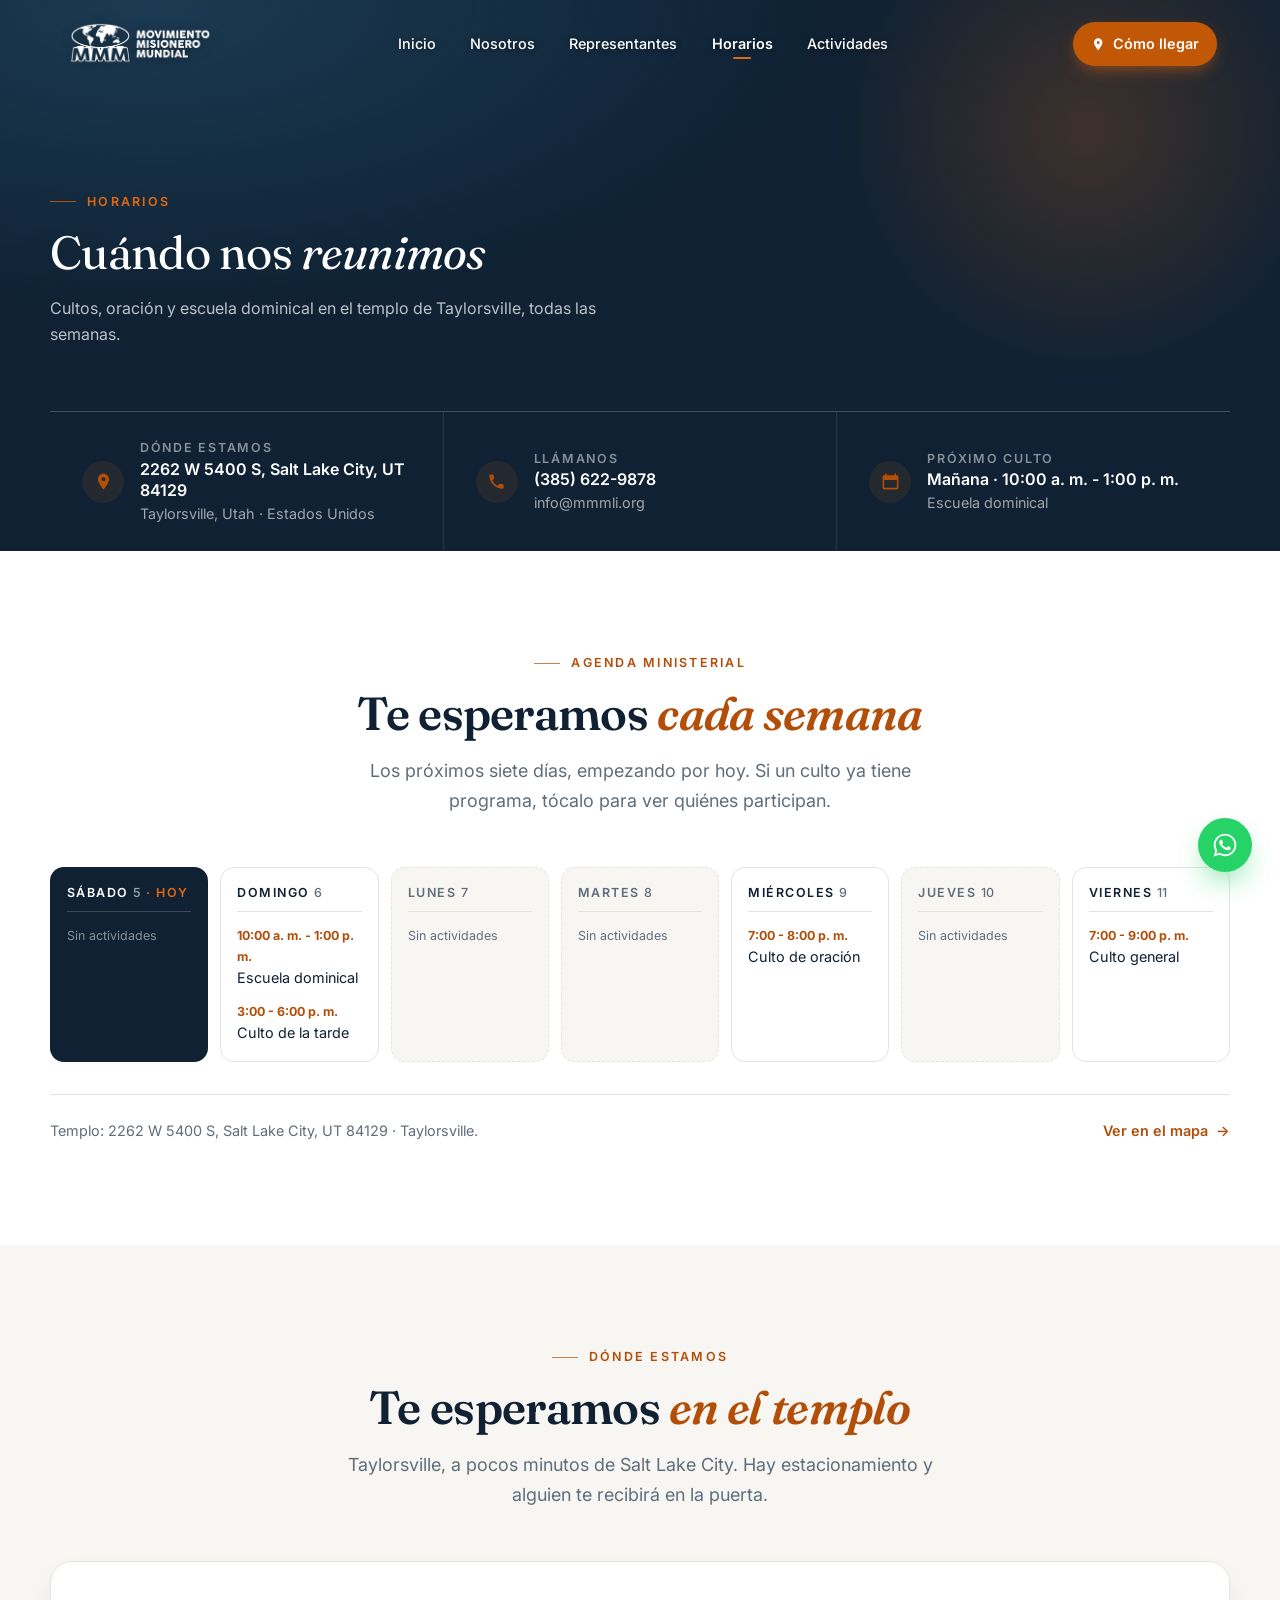
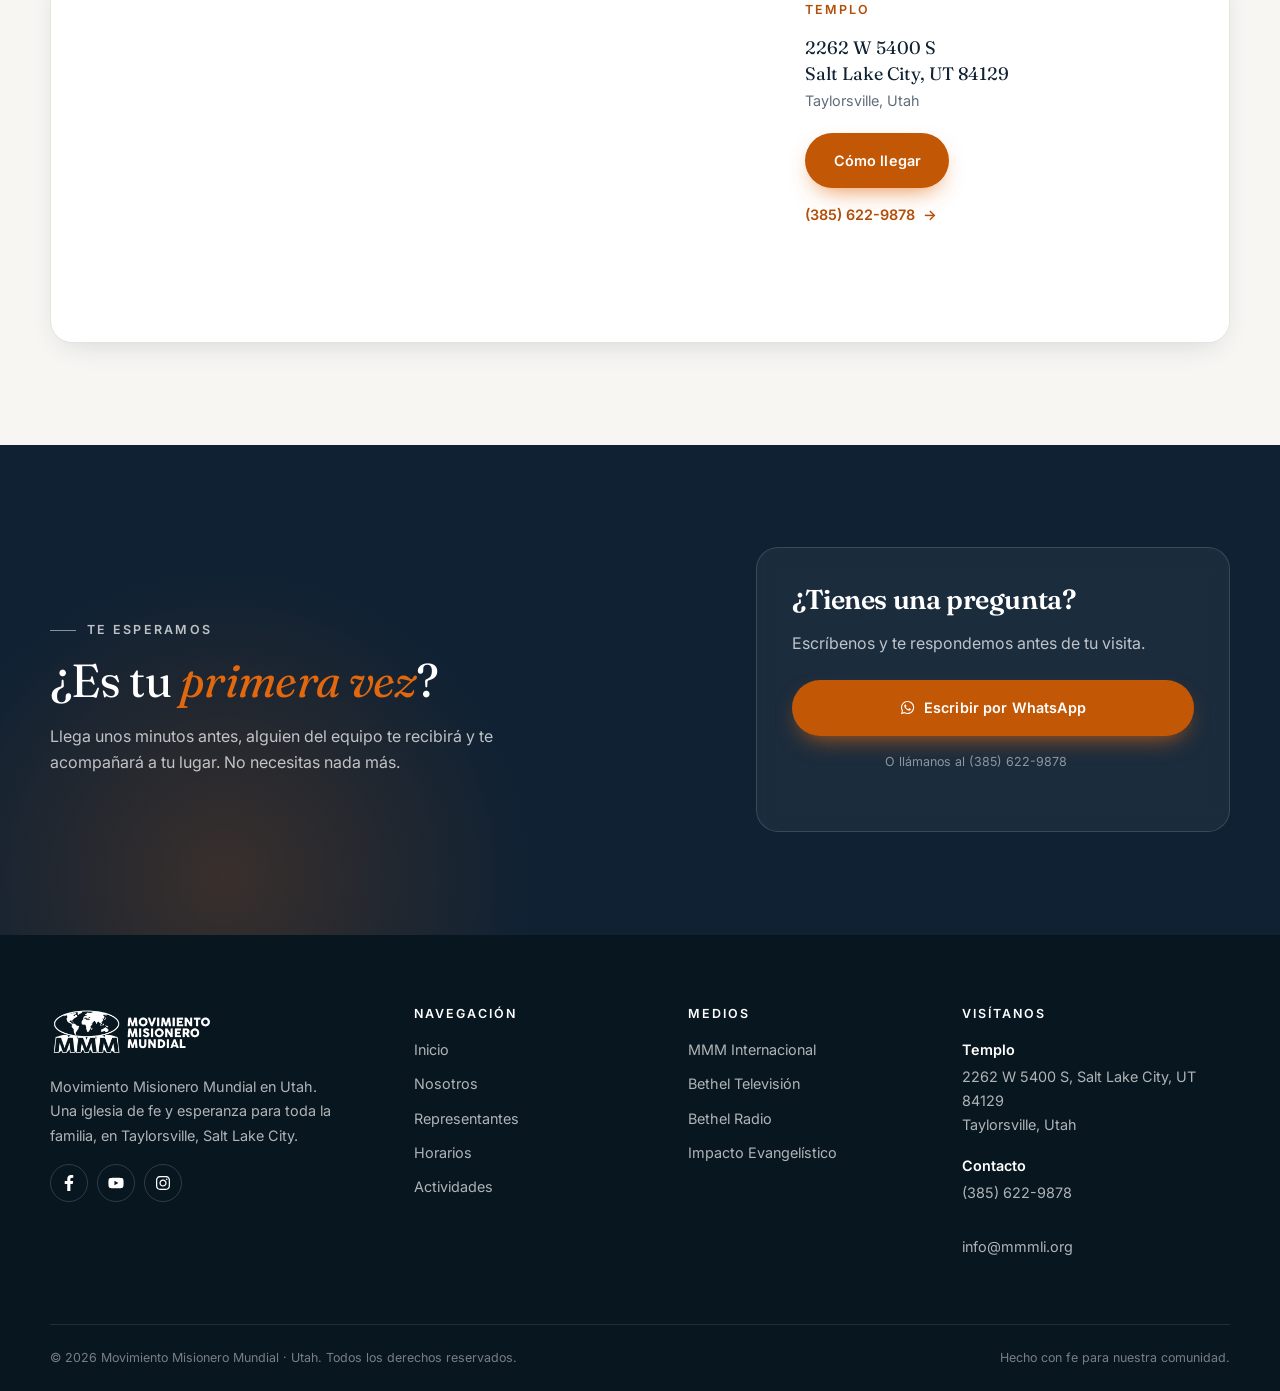
==== commit ef0274c3: "Barra de cristal, contenido escapado y avisos cuando la web no carga Co-Authored-By: Claude Opus 5 <" ====
--- a/paginas/horarios.html
+++ b/paginas/horarios.html
@@ -19,6 +19,10 @@
     <link rel="icon" href="../img/logo/favicon.png" />
     <link rel="preconnect" href="https://fonts.googleapis.com" />
     <link rel="preconnect" href="https://fonts.gstatic.com" crossorigin />
+    <link
+      rel="stylesheet"
+      href="https://fonts.googleapis.com/css2?family=Fraunces:opsz,wght@9..144,300;9..144,400;9..144,600;9..144,700&amp;family=Inter:wght@400;500;600;700&amp;display=swap"
+    />
     <link rel="stylesheet" href="../css/style.css" />
   </head>
   <body>
@@ -29,7 +33,7 @@
         <div class="header__cristal" aria-hidden="true"></div>
 
         <a class="logo" href="../index.html" aria-label="MMM Utah · Inicio">
-          <img src="../img/logo/logo_mmm_2026.png" alt="Movimiento Misionero Mundial" />
+          <img src="../img/logo/logo_mmm_2026.png" alt="Movimiento Misionero Mundial" width="600" height="190" />
         </a>
 
         <button class="nav__toggle" id="navToggle" aria-label="Abrir menú"
@@ -197,7 +201,7 @@
         <div class="footer__grid">
           <div>
             <div class="footer__logo">
-              <img src="../img/logo/logo_mmm_2026.png" alt="Movimiento Misionero Mundial" />
+              <img src="../img/logo/logo_mmm_2026.png" alt="Movimiento Misionero Mundial" width="600" height="190" loading="lazy" decoding="async" />
             </div>
             <p class="footer__lema">
               Movimiento Misionero Mundial en Utah. Una iglesia de fe y
--- a/css/style.css
+++ b/css/style.css
@@ -7,35 +7,33 @@
    7. Secciones     8. Footer              9. Responsive
    ============================================================ */
 
-/* Tipografías: display editorial + interfaz neutra */
-@import url("https://fonts.googleapis.com/css2?family=Fraunces:opsz,wght@9..144,300;9..144,400;9..144,600;9..144,700&family=Inter:wght@400;500;600;700&display=swap");
+/* Las tipografías se cargan con <link> en el <head> de cada página:
+   un @import aquí encadena HTML → style.css → fonts.googleapis.com y
+   retrasa el primer pintado. */
 
 /* 1. Tokens --------------------------------------------------- */
 :root {
-  /* Color · una sola familia fría + un acento cálido */
-  --ink:        #0f2133;   /* titulares y fondos oscuros   */
-  --ink-suave:  #34485c;   /* texto fuerte                 */
-  --tinta:      #4a5b6b;   /* cuerpo de texto              */
-  --tenue:      #7d8b98;   /* metadatos                    */
-
-  --acento:     #e2680f;   /* naranja de marca             */
-  --acento-osc: #c25706;
-  --acento-luz: rgba(226, 104, 15, .1);
+  /* Color · una sola familia fría + un acento cálido.
+     Los contrastes anotados son sobre --papel (blanco); el mínimo
+     que se acepta en el sitio es 4.5:1 (WCAG AA, texto normal). */
+  --ink:        #0f2133;   /* titulares y fondos oscuros   16.2:1 */
+  --ink-suave:  #34485c;   /* texto fuerte                  8.9:1 */
+  --tinta:      #4a5b6b;   /* cuerpo de texto               6.6:1 */
+  --tenue:      #5f6e7b;   /* metadatos                     5.2:1 */
+
+  /* El naranja de marca vive en rellenos y bordes; como texto sobre
+     claro solo da 3.4:1, así que para eso existe --acento-texto. */
+  --acento:       #e2680f; /* relleno decorativo, sin texto encima */
+  --acento-osc:   #c25706; /* relleno con texto blanco       4.5:1 */
+  --acento-prof:  #a8460a; /* el mismo relleno, al pasar     5.9:1 */
+  --acento-texto: #b34e08; /* naranja como texto sobre claro 5.2:1 */
+  --acento-luz:   rgba(226, 104, 15, .1);
 
   --papel:      #ffffff;
   --papel-2:    #f7f6f3;   /* crema muy suave              */
   --papel-3:    #eeece6;
   --linea:      #e6e3dd;
   --linea-luz:  rgba(255, 255, 255, .16);
-
-  /* Compatibilidad con nombres antiguos usados en el JS/HTML */
-  --color-principal: var(--ink);
-  --color-acento:    var(--acento);
-  --color-texto:     var(--tinta);
-  --color-gris:      var(--tenue);
-  --borde:           var(--linea);
-  --color-naranja:   var(--acento);
-  --color-fecha:     var(--acento);
 
   /* Tipografía */
   --display: "Fraunces", "Iowan Old Style", Georgia, serif;
@@ -99,7 +97,7 @@
   letter-spacing: -.015em;
 }
 
-::selection { background: var(--acento); color: #fff; }
+::selection { background: var(--acento-osc); color: #fff; }
 
 :focus-visible {
   outline: 2px solid var(--acento);
@@ -125,7 +123,7 @@
   align-items: center;
   gap: .7rem;
   margin-bottom: .9rem;
-  color: var(--acento);
+  color: var(--acento-texto);
   font-size: var(--t-xs);
   font-weight: 600;
   letter-spacing: .18em;
@@ -141,7 +139,7 @@
 }
 
 .sec-title { font-size: var(--t-2xl); }
-.sec-title em { font-style: italic; color: var(--acento); }
+.sec-title em { font-style: italic; color: var(--acento-texto); }
 
 .sec-sub {
   margin-top: var(--s-2);
@@ -200,32 +198,68 @@
   gap: var(--s-3);
   padding: .55rem .8rem .55rem 1.1rem;
   border-radius: 999px;
-  transition: box-shadow .35s var(--ease), background .35s var(--ease);
 }
 
 /* Cristal esmerilado: capa aparte para que el menú móvil, que es
-   hijo del header, conserve un fondo real que difuminar */
+   hijo del header, conserve un fondo real que difuminar.
+
+   Se arma en capas, como el vidrio de los sistemas operativos:
+   - tinte translúcido con un degradé de luz arriba
+   - desenfoque fuerte con saturación, para que lo de atrás se lea
+     como color y no como formas
+   - borde de un pelo que marca el contorno sobre fondos del mismo tono
+   - brillo interior arriba y sombra en dos niveles: una corta que lo
+     asienta y una larga y suave que lo despega de la página */
 .header__cristal {
+  --cristal-tinte: rgba(255, 255, 255, .66);
+  --cristal-borde: rgba(15, 33, 51, .08);
+  --cristal-brillo: rgba(255, 255, 255, .9);
+  --cristal-sombra:
+    0 1px 2px rgba(15, 33, 51, .05),
+    0 12px 32px -12px rgba(15, 33, 51, .22);
+
   position: absolute;
   inset: 0;
   border-radius: inherit;
   opacity: 0;
-  background: rgba(255, 255, 255, .82);
-  border: 1px solid rgba(255, 255, 255, .5);
-  -webkit-backdrop-filter: blur(18px) saturate(180%);
-          backdrop-filter: blur(18px) saturate(180%);
-  transition: opacity .4s var(--ease);
+  background-color: rgba(255, 255, 255, .96);
+  /* Luz de arriba: fija, sirve igual para el tinte claro y el oscuro.
+     El tinte va aparte, en background-color, porque un degradé no se
+     anima y el cambio de oscuro a claro saltaría de golpe */
+  background-image: linear-gradient(180deg, rgba(255, 255, 255, .16), rgba(255, 255, 255, 0) 70%);
+  border: 1px solid var(--cristal-borde);
+  box-shadow: inset 0 1px 0 var(--cristal-brillo), var(--cristal-sombra);
+  transition:
+    opacity .4s var(--ease),
+    background-color .4s var(--ease),
+    border-color .4s var(--ease),
+    box-shadow .4s var(--ease);
   pointer-events: none;
 }
 
+/* Sin backdrop-filter el tinte translúcido dejaría pasar el texto de
+   atrás sin difuminar: ahí se queda el relleno casi opaco de arriba */
+@supports ((backdrop-filter: blur(1px)) or (-webkit-backdrop-filter: blur(1px))) {
+  .header__cristal {
+    background-color: var(--cristal-tinte);
+    -webkit-backdrop-filter: blur(24px) saturate(190%);
+            backdrop-filter: blur(24px) saturate(190%);
+  }
+}
+
 .header--desplazado .header__cristal { opacity: 1; }
-.header--desplazado .header__interior { box-shadow: var(--sombra); }
 
 /* Sobre el hero o la portada oscura el cristal se tiñe de oscuro:
    con el blanco, las letras blancas del menú se perdían al bajar */
 .header:not(.header--sobre-claro) .header__cristal {
-  background: rgba(11, 24, 37, .55);
-  border-color: rgba(255, 255, 255, .14);
+  --cristal-tinte: rgba(11, 24, 37, .42);
+  --cristal-borde: rgba(255, 255, 255, .12);
+  --cristal-brillo: rgba(255, 255, 255, .14);
+  --cristal-sombra: 0 12px 32px -12px rgba(0, 0, 0, .45);
+  background-color: rgba(11, 24, 37, .9);
+}
+@supports ((backdrop-filter: blur(1px)) or (-webkit-backdrop-filter: blur(1px))) {
+  .header:not(.header--sobre-claro) .header__cristal { background-color: var(--cristal-tinte); }
 }
 
 .header .logo,
@@ -286,7 +320,7 @@
   gap: .45rem;
   padding: .62rem 1.15rem;
   border-radius: 999px;
-  background: var(--acento);
+  background: var(--acento-osc);
   color: #fff;
   font-size: var(--t-sm);
   font-weight: 600;
@@ -590,11 +624,11 @@
 .btn svg { width: 1.05em; height: 1.05em; fill: currentColor; }
 
 .btn--primario {
-  background: var(--acento);
+  background: var(--acento-osc);
   color: #fff;
   box-shadow: 0 10px 24px -10px rgba(226, 104, 15, .85);
 }
-.btn--primario:hover { background: var(--acento-osc); }
+.btn--primario:hover { background: var(--acento-prof); }
 
 .btn--linea {
   border-color: var(--linea);
@@ -620,7 +654,7 @@
   display: inline-flex;
   align-items: center;
   gap: .5rem;
-  color: var(--acento);
+  color: var(--acento-texto);
   font-weight: 600;
   font-size: var(--t-sm);
 }
@@ -650,7 +684,7 @@
 .tarjeta__cargo,
 .tarjeta__fecha {
   padding: .35rem 1.4rem 0 !important;
-  color: var(--acento);
+  color: var(--acento-texto);
   font-size: var(--t-xs);
   font-weight: 600;
   letter-spacing: .12em;
@@ -696,34 +730,20 @@
   text-align: center;
 }
 
+/* La misma ficha cuando no se pudo cargar el contenido: borde entero y
+   acento de alerta para que no se confunda con "todavía no hay nada" */
+.vacio--error {
+  border-style: solid;
+  border-color: var(--acento-osc);
+  color: var(--ink-suave);
+}
+.vacio--error p { margin-bottom: 1.2rem; }
+
 .grid {
   display: grid;
   grid-template-columns: repeat(auto-fit, minmax(270px, 1fr));
   gap: var(--s-3);
 }
-
-/* Tabla */
-.tabla-scroll {
-  overflow-x: auto;
-  border: 1px solid var(--linea);
-  border-radius: var(--radio);
-}
-.tabla { width: 100%; border-collapse: collapse; min-width: 560px; }
-.tabla th {
-  background: var(--papel-2);
-  color: var(--ink);
-  font-size: var(--t-xs);
-  font-weight: 600;
-  letter-spacing: .12em;
-  text-transform: uppercase;
-  text-align: left;
-  padding: 1rem 1.25rem;
-  border-bottom: 1px solid var(--linea);
-}
-.tabla td { padding: 1.05rem 1.25rem; border-bottom: 1px solid var(--linea); }
-.tabla tbody tr:last-child td { border-bottom: 0; }
-.tabla tbody tr:hover { background: var(--papel-2); }
-.tabla td:first-child { color: var(--ink); font-weight: 600; }
 
 /* Encabezado de páginas internas */
 .encabezado-pagina {
@@ -756,17 +776,6 @@
   max-width: 55ch;
   color: rgba(255, 255, 255, .72);
 }
-.migas {
-  position: relative;
-  z-index: 1;
-  display: flex;
-  gap: .5rem;
-  margin-top: var(--s-3);
-  color: rgba(255, 255, 255, .55);
-  font-size: var(--t-xs);
-}
-.migas a:hover { color: #fff; }
-
 /* 7. Secciones -------------------------------------------------- */
 /* 7.1 Barra de contacto ---------------------------------------- */
 .barra-info { background: var(--ink); color: #fff; }
@@ -802,7 +811,7 @@
   height: 42px;
   border-radius: 50%;
   background: var(--acento-luz);
-  color: var(--acento);
+  color: var(--acento-texto);
 }
 .barra-info__icono svg { width: 19px; height: 19px; fill: currentColor; }
 
@@ -861,7 +870,7 @@
   line-height: 1;
   color: var(--ink);
 }
-.cifra__num span { color: var(--acento); }
+.cifra__num span { color: var(--acento-texto); }
 .cifra__txt {
   margin-top: .5rem;
   color: var(--tenue);
@@ -904,7 +913,7 @@
 .agenda__dia li { display: flex; flex-direction: column; gap: .1rem; }
 
 .agenda__hora {
-  color: var(--acento);
+  color: var(--acento-texto);
   font-size: var(--t-xs);
   font-weight: 700;
 }
@@ -927,6 +936,11 @@
   color: var(--acento);
 }
 .agenda__dia--hoy .agenda__evento { color: #fff; }
+
+/* Dentro de la tarjeta oscura del día de hoy el naranja de marca sí
+   contrasta (4.8:1), así que recupera el tono vivo */
+.agenda__dia--hoy .agenda__hora,
+.agenda__dia--hoy .agenda__programa { color: var(--acento); }
 .agenda__dia--hoy .agenda__sin { color: rgba(255, 255, 255, .5); }
 
 .agenda__pie {
@@ -974,7 +988,7 @@
 }
 .agenda__dia--hoy .agenda__marca { background: rgba(255, 255, 255, .12); color: #fff; }
 
-.agenda__programa { color: var(--acento); font-size: var(--t-xs); font-weight: 600; }
+.agenda__programa { color: var(--acento-texto); font-size: var(--t-xs); font-weight: 600; }
 .agenda__programa::after { content: " →"; }
 
 /* 7.3b Programa del culto ---------------------------------------- */
@@ -1001,7 +1015,7 @@
   font-weight: 600;
   letter-spacing: .12em;
   text-transform: uppercase;
-  color: var(--acento);
+  color: var(--acento-texto);
 }
 
 .programa__lista { display: grid; gap: .85rem; list-style: none; }
@@ -1212,7 +1226,7 @@
 }
 .gl-header-tag img { width: 13px; filter: brightness(0) saturate(100%) invert(45%) sepia(72%) saturate(2200%) hue-rotate(1deg); }
 .gl-tag-txt {
-  color: var(--acento);
+  color: var(--acento-texto);
   font-size: var(--t-xs);
   font-weight: 600;
   letter-spacing: .18em;
@@ -1397,7 +1411,7 @@
   font-size: .8rem;
   transition: background .3s var(--ease), color .3s var(--ease), border-color .3s var(--ease);
 }
-.medio:hover .medio__ir { background: var(--acento); border-color: var(--acento); color: #fff; }
+.medio:hover .medio__ir { background: var(--acento-osc); border-color: var(--acento-osc); color: #fff; }
 
 /* 7.7 Mapa ------------------------------------------------------ */
 .mapa__caja {
@@ -1431,7 +1445,7 @@
 }
 
 .mapa__rotulo {
-  color: var(--acento);
+  color: var(--acento-texto);
   font-size: var(--t-xs);
   font-weight: 600;
   letter-spacing: .16em;
@@ -1552,7 +1566,7 @@
   border-radius: 50%;
   transition: background .25s var(--ease), border-color .25s var(--ease), transform .25s var(--ease);
 }
-.footer__redes a:hover { background: var(--acento); border-color: var(--acento); transform: translateY(-2px); }
+.footer__redes a:hover { background: var(--acento-osc); border-color: var(--acento-osc); transform: translateY(-2px); }
 .footer__redes svg { width: 16px; height: 16px; fill: currentColor; color: #fff; }
 
 .footer__base {
@@ -1655,8 +1669,11 @@
     padding: .9rem;
     border-radius: var(--radio-lg);
     background: rgba(255, 255, 255, .96);
-    border: 1px solid var(--linea);
-    box-shadow: var(--sombra-lg);
+    border: 1px solid rgba(15, 33, 51, .08);
+    box-shadow:
+      inset 0 1px 0 rgba(255, 255, 255, .9),
+      0 1px 2px rgba(15, 33, 51, .05),
+      var(--sombra-lg);
     /* Si la lista no entra en pantalla, se desplaza dentro del panel */
     max-height: calc(100svh - var(--alto-header, 76px) - 2rem);
     overflow-y: auto;
@@ -1664,9 +1681,10 @@
 
   @supports ((backdrop-filter: blur(1px)) or (-webkit-backdrop-filter: blur(1px))) {
     .header .nav {
-      background: rgba(255, 255, 255, .88);
-      -webkit-backdrop-filter: blur(18px) saturate(180%);
-              backdrop-filter: blur(18px) saturate(180%);
+      /* Más tinte que la barra: aquí se lee una lista de texto */
+      background: rgba(255, 255, 255, .8);
+      -webkit-backdrop-filter: blur(24px) saturate(190%);
+              backdrop-filter: blur(24px) saturate(190%);
     }
   }
 
@@ -1837,47 +1855,6 @@
   .tarjeta-noticia--destacada .tarjeta-noticia__texto { padding: 1.3rem 1.4rem; }
   .tarjeta-noticia--compacta { height: 160px; }
 
-  /* Horarios: la tabla pasa a fichas y deja de moverse en horizontal */
-  .tabla-scroll { overflow-x: visible; border: 0; }
-  .tabla { min-width: 0; }
-  .tabla thead { display: none; }
-  .tabla tbody, .tabla tr, .tabla td { display: block; width: 100%; }
-
-  .tabla tr {
-    margin-bottom: .75rem;
-    padding: .35rem 0;
-    border: 1px solid var(--linea);
-    border-radius: var(--radio);
-    background: var(--papel);
-  }
-  .tabla tbody tr:hover { background: var(--papel); }
-
-  .tabla td {
-    display: flex;
-    align-items: baseline;
-    justify-content: space-between;
-    gap: 1rem;
-    padding: .5rem 1.1rem;
-    border: 0;
-    text-align: right;
-  }
-  .tabla td::before {
-    content: attr(data-titulo);
-    flex-shrink: 0;
-    color: var(--tenue);
-    font-size: var(--t-xs);
-    font-weight: 600;
-    letter-spacing: .1em;
-    text-transform: uppercase;
-    text-align: left;
-  }
-  .tabla td:first-child {
-    padding-top: .8rem;
-    font-family: var(--display);
-    font-size: var(--t-lg);
-  }
-  .tabla td:last-child { padding-bottom: .8rem; }
-
   .gl-col-img { flex: 0 0 180px; }
   .gl-main-h1 { flex-direction: column; align-items: flex-start; gap: .2rem; }
   .gl-verse-box { font-size: .92rem; }
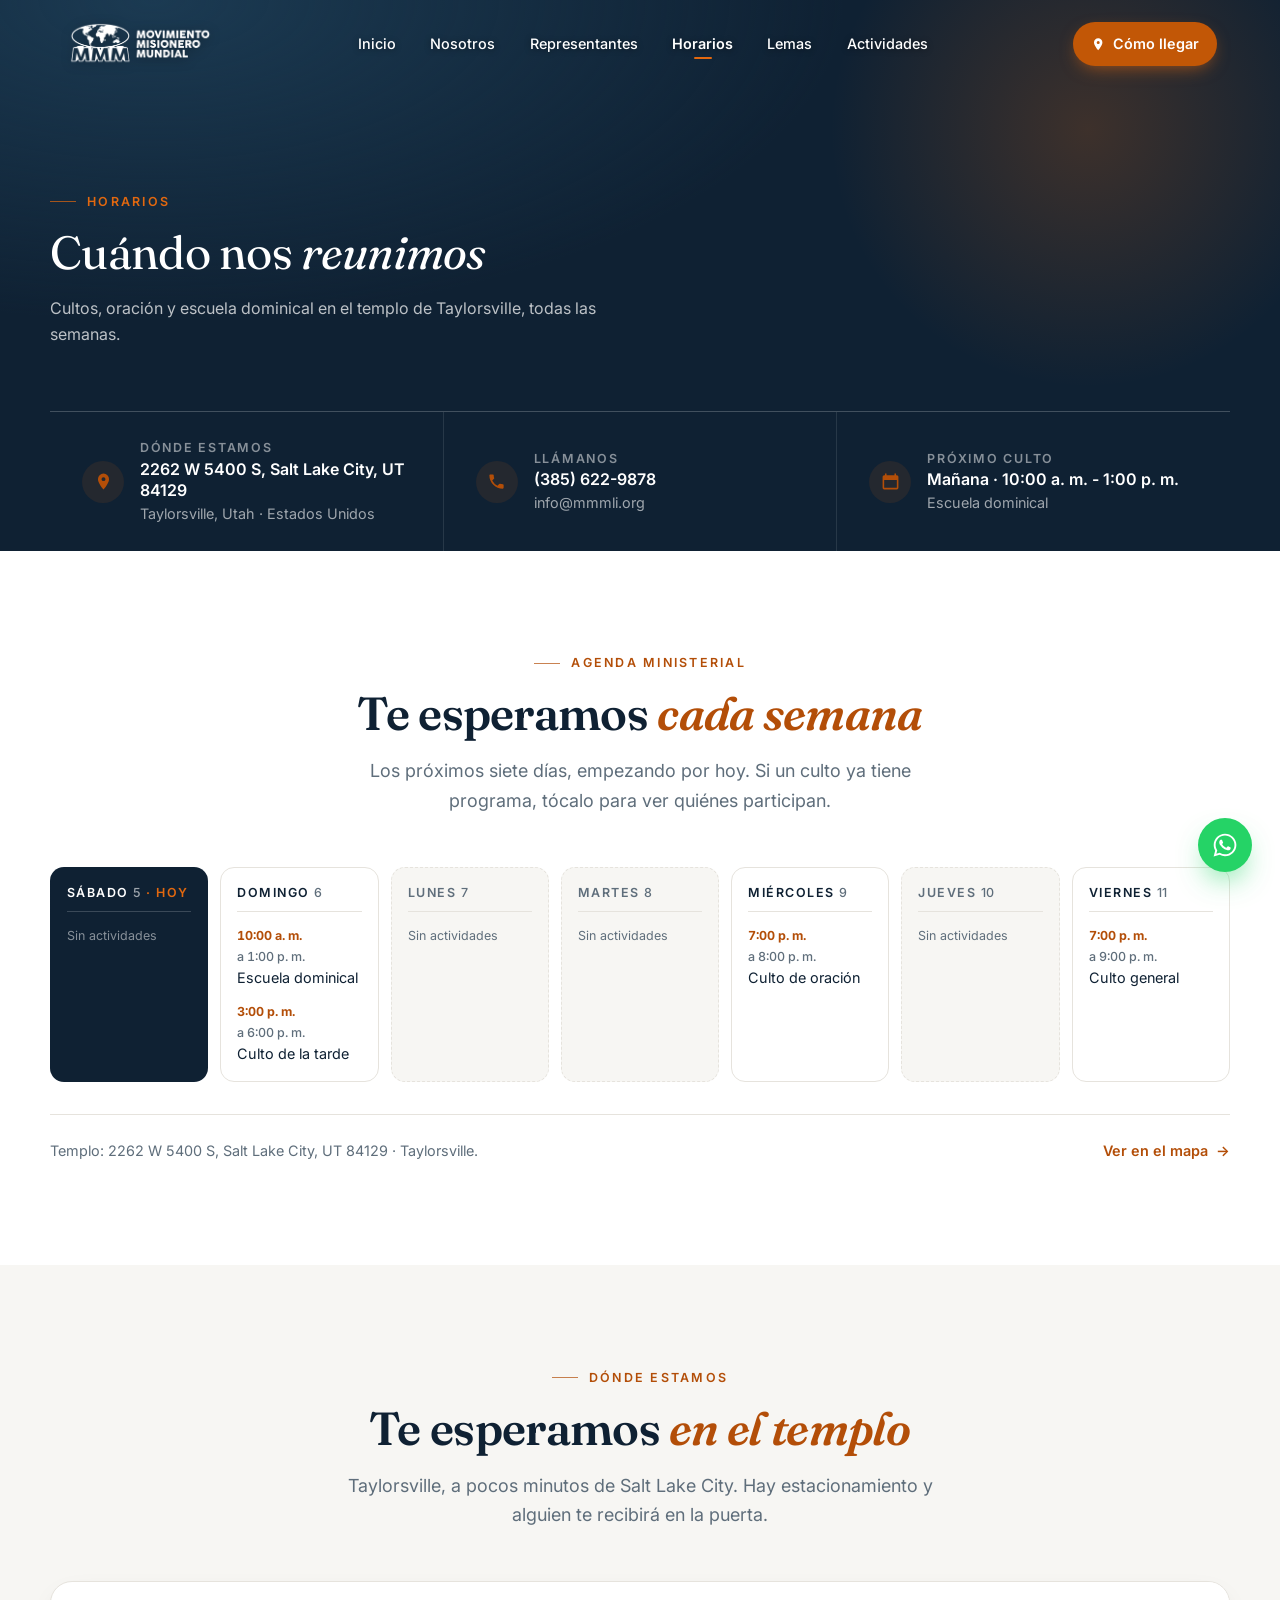
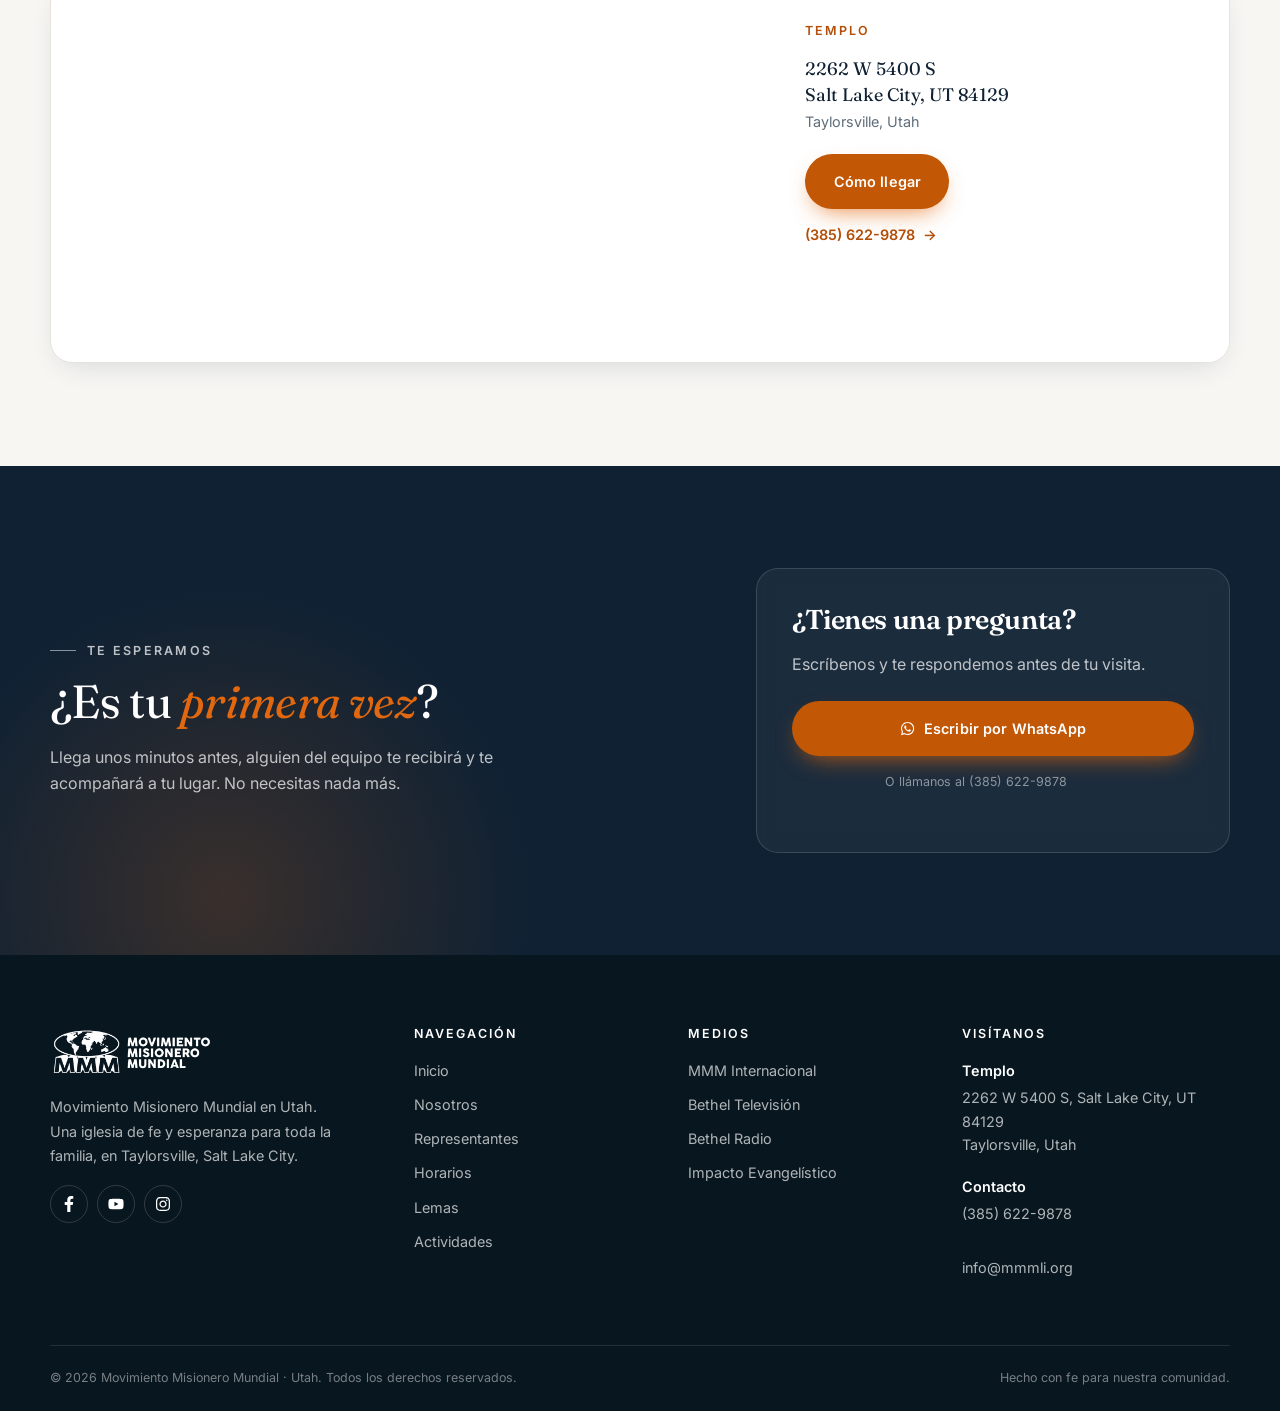
==== commit b5d5f3e9: "Rediseño de la web: lemas en su propia página, hora de Utah y celular ordenado - Página nueva de lem" ====
--- a/paginas/horarios.html
+++ b/paginas/horarios.html
@@ -46,6 +46,7 @@
           <a href="nosotros.html" class="nav__link">Nosotros</a>
           <a href="representantes.html" class="nav__link">Representantes</a>
           <a href="horarios.html" class="nav__link nav__link--activo">Horarios</a>
+          <a href="lemas.html" class="nav__link">Lemas</a>
           <a href="noticias.html" class="nav__link">Actividades</a>
         </nav>
 
@@ -227,6 +228,7 @@
               <li><a href="nosotros.html">Nosotros</a></li>
               <li><a href="representantes.html">Representantes</a></li>
               <li><a href="horarios.html">Horarios</a></li>
+              <li><a href="lemas.html">Lemas</a></li>
               <li><a href="noticias.html">Actividades</a></li>
             </ul>
           </nav>
@@ -269,6 +271,7 @@
       <svg viewBox="0 0 448 512" aria-hidden="true"><path d="M380.9 97.1C339 55.1 283.2 32 223.9 32c-122.4 0-222 99.6-222 222 0 39.1 10.2 77.3 29.6 111L0 480l117.7-30.9c32.4 17.7 68.9 27 106.1 27h.1c122.3 0 224.1-99.6 224.1-222 0-59.3-25.2-115-67.1-157zm-157 341.6c-33.2 0-65.7-8.9-94-25.7l-6.7-4-69.8 18.3L72 359.2l-4.4-7c-18.5-29.4-28.2-63.3-28.2-98.2 0-101.7 82.8-184.5 184.6-184.5 49.3 0 95.6 19.2 130.4 54.1 34.8 34.9 56.2 81.2 56.1 130.5 0 101.8-84.9 184.6-186.6 184.6zm101.2-138.2c-5.5-2.8-32.8-16.2-37.9-18-5.1-1.9-8.8-2.8-12.5 2.8-3.7 5.6-14.3 18-17.6 21.8-3.2 3.7-6.5 4.2-12 1.4-32.6-16.3-54-29.1-75.5-66-5.7-9.8 5.7-9.1 16.3-30.3 1.8-3.7.9-6.9-.5-9.7-1.4-2.8-12.5-30.1-17.1-41.2-4.5-10.8-9.1-9.3-12.5-9.5-3.2-.2-6.9-.2-10.6-.2-3.7 0-9.7 1.4-14.8 6.9-5.1 5.6-19.4 19-19.4 46.3 0 27.3 19.9 53.7 22.6 57.4 2.8 3.7 39.1 59.7 94.8 83.8 35.2 15.2 49 16.5 66.6 13.9 10.7-1.6 32.8-13.4 37.4-26.4 4.6-13 4.6-24.1 3.2-26.4-1.3-2.5-5-3.9-10.5-6.6z"/></svg>
     </a>
 
+
     <script src="../js/datos.js"></script>
     <script src="../js/main.js"></script>
   </body>
--- a/css/style.css
+++ b/css/style.css
@@ -543,6 +543,132 @@
   margin-top: 2.2rem;
 }
 
+/* Apilado: portada y slider como dos tarjetas -----------------
+   En pantallas grandes la portada se queda pegada arriba mientras
+   se achica (main.js · encogerPortada) y el slider sube por encima
+   con las esquinas de arriba redondeadas, hasta taparla. El pegado
+   dura solo lo que dura .apilado: después las dos siguen de largo
+   juntas y el resto de la página baja normal.
+   En celular (main.js no anima por debajo de 820px) y con el
+   movimiento reducido queda como antes: una debajo de la otra. */
+@media (min-width: 821px) and (prefers-reduced-motion: no-preference) {
+  .apilado .portada {
+    position: sticky;
+    top: 0;
+    z-index: 0;
+  }
+
+  /* La portada se oscurece a medida que la tapan: así la tarjeta
+     de arriba se despega sin necesidad de una sombra pesada */
+  .apilado .portada__marco::after {
+    content: "";
+    position: absolute;
+    inset: 0;
+    z-index: 4;
+    background: #050d16;
+    opacity: calc(.55 * var(--avance, 0));
+    pointer-events: none;
+  }
+
+  .apilado .hero {
+    z-index: 1;
+    border-radius: 2.5rem 2.5rem 0 0;
+    box-shadow: 0 -24px 60px -20px rgba(0, 0, 0, .55);
+  }
+}
+
+/* Portada: el texto a la izquierda y, en pantallas grandes, la
+   tarjeta de la próxima reunión sobre el lado claro de la foto */
+.portada__fila {
+  display: flex;
+  align-items: center;
+  justify-content: space-between;
+  gap: var(--s-5);
+}
+
+/* Tarjeta de cristal oscuro, el mismo vidrio del header sobre la foto */
+.hero__proxima {
+  flex: 0 0 22.5rem;
+  padding: 1.5rem 1.6rem 1.3rem;
+  border-radius: 28px;
+  color: #fff;
+  background-color: rgba(11, 24, 37, .88);
+  background-image: linear-gradient(180deg, rgba(255, 255, 255, .12), rgba(255, 255, 255, 0) 60%);
+  border: 1px solid rgba(255, 255, 255, .16);
+  box-shadow: inset 0 1px 0 rgba(255, 255, 255, .14), 0 30px 60px -25px rgba(0, 0, 0, .6);
+  animation: portadaEntra .9s var(--ease) .64s backwards;
+}
+@supports ((backdrop-filter: blur(1px)) or (-webkit-backdrop-filter: blur(1px))) {
+  .hero__proxima {
+    background-color: rgba(11, 24, 37, .42);
+    -webkit-backdrop-filter: blur(24px) saturate(190%);
+            backdrop-filter: blur(24px) saturate(190%);
+  }
+}
+.hero__proxima[hidden] { display: none; }
+
+.hero__proxima-rotulo {
+  display: flex;
+  align-items: center;
+  gap: .5rem;
+  font-size: var(--t-xs);
+  font-weight: 600;
+  letter-spacing: .1em;
+  text-transform: uppercase;
+  color: #f0a35c;
+}
+.hero__proxima-cuando {
+  margin-top: .35rem;
+  font-family: var(--display);
+  font-size: 1.6rem;
+  font-weight: 600;
+  line-height: 1.2;
+}
+.hero__proxima ul {
+  display: grid;
+  gap: .2rem;
+  margin: 1rem 0 1.1rem;
+  list-style: none;
+}
+.hero__proxima li {
+  display: grid;
+  grid-template-columns: 5.9rem 1fr;
+  align-items: baseline;
+  gap: .75rem;
+  padding: .6rem 0;
+  border-top: 1px solid rgba(255, 255, 255, .12);
+}
+.hero__proxima-hora { font-size: var(--t-sm); font-weight: 600; color: rgba(255, 255, 255, .78); }
+.hero__proxima-nombre { font-weight: 600; line-height: 1.3; }
+
+/* Una que está pasando ahora mismo */
+.hero__proxima-ahora {
+  display: inline-block;
+  margin-left: .4rem;
+  padding: .1rem .5rem;
+  border-radius: 999px;
+  background: var(--acento-osc);
+  color: #fff;
+  font-size: .7rem;
+  font-weight: 600;
+  letter-spacing: .04em;
+  vertical-align: .1em;
+}
+.hero__proxima-ver {
+  font-size: var(--t-sm);
+  font-weight: 600;
+  color: #fff;
+  text-decoration: none;
+}
+.hero__proxima-ver::after { content: " →"; }
+.hero__proxima-ver:hover { color: #f0a35c; }
+
+/* En tablet y celular no entra al lado del texto: la próxima reunión
+   ya sale en la barra de abajo de la portada */
+@media (max-width: 1040px) {
+  .hero__proxima { display: none !important; }
+}
+
 /* Controles del slider */
 .slider__puntos {
   position: absolute;
@@ -912,12 +1038,32 @@
 .agenda__dia ul { display: grid; gap: .9rem; }
 .agenda__dia li { display: flex; flex-direction: column; gap: .1rem; }
 
+/* La hora va en dos piezas que no se parten por dentro: "10:00 a. m."
+   y "a 1:00 p. m.". Si no entran en una línea, la segunda baja
+   entera, en vez de cortar "p." de "m." */
 .agenda__hora {
+  display: flex;
+  flex-wrap: wrap;
+  column-gap: .3rem;
   color: var(--acento-texto);
   font-size: var(--t-xs);
   font-weight: 700;
-}
-.agenda__evento { color: var(--ink); font-size: var(--t-sm); line-height: 1.3; }
+  font-variant-numeric: tabular-nums;
+}
+.agenda__desde,
+.agenda__hasta { white-space: nowrap; }
+.agenda__hasta { font-weight: 500; color: var(--tenue); }
+.agenda__dia--hoy .agenda__hasta { color: rgba(255, 255, 255, .6); }
+
+/* Nombres largos ("Escuela dominical") se reparten parejo en dos
+   líneas y nunca se salen de la tarjeta */
+.agenda__evento {
+  color: var(--ink);
+  font-size: var(--t-sm);
+  line-height: 1.3;
+  overflow-wrap: anywhere;
+  text-wrap: balance;
+}
 
 .agenda__dia--libre { background: var(--papel-2); border-style: dashed; }
 .agenda__dia--libre .agenda__nombre { color: var(--tenue); }
@@ -1178,184 +1324,546 @@
 .noticias__pie { margin-top: var(--s-4); text-align: center; }
 
 /* 7.5 Lemas ----------------------------------------------------- */
-.gl-viewport {
+
+/* Inicio: solo el lema de este año. La imagen oficial a un lado y al
+   otro el título, la cita con su referencia y "Ver todos los lemas",
+   que lleva a paginas/lemas.html */
+.lema-anio {
+  display: grid;
+  grid-template-columns: minmax(0, 1fr) minmax(0, 1.1fr);
+  align-items: center;
+  gap: clamp(2rem, 5vw, 4.5rem);
+}
+
+.lema-anio__foto {
+  overflow: hidden;
+  aspect-ratio: 4 / 3;
+  border-radius: var(--radio-lg);
+  background: var(--ink);
+  box-shadow: var(--sombra-lg);
+}
+.lema-anio__foto img { width: 100%; height: 100%; object-fit: cover; }
+
+.lema-anio__texto { display: flex; flex-direction: column; align-items: flex-start; gap: 1rem; }
+
+.lema-anio__titulo {
+  font-family: var(--display);
+  font-size: var(--t-3xl);
+  font-weight: 600;
+  line-height: 1;
+  color: var(--ink);
+}
+
+.lema-anio__verso {
+  padding-left: 1rem;
+  border-left: 2px solid var(--acento);
+  font-family: var(--display);
+  font-size: var(--t-lg);
+  font-style: italic;
+  line-height: 1.5;
+  color: var(--ink-suave);
+}
+
+.lema-anio__verso p { margin: 0; }
+/* La referencia bíblica, en <cite> */
+.lema-anio__verso footer { margin-top: .5rem; }
+.lema-anio__verso cite {
+  font-family: var(--fuente);
+  font-size: var(--t-sm);
+  font-style: normal;
+  font-weight: 600;
+  letter-spacing: .04em;
+  color: var(--acento-texto);
+}
+
+
+.lema-anio__texto .btn { margin-top: .5rem; }
+
+/* Página de lemas: la vitrina -----------------------------------
+   Composición de la referencia: pantalla completa bajo el header de
+   cristal; el título a la izquierda (a ~10% del borde) con el lema
+   anterior y el siguiente en tenue arriba y abajo; desde la mitad,
+   la tira de tarjetas verticales que se corta contra el borde
+   derecho; abajo las flechas y el contador; a la izquierda un riel
+   con el número. El ancho de la tarjeta del frente vive en una
+   variable para que lemas.js lo lea (ver .vitrina__medida). */
+.vitrina {
+  --tarjeta-grande: clamp(13rem, 19vw, 18.5rem);
+  /* Lo que ocupa la pila: el frente más lo que asoman las de atrás
+     (lemas.js · ESCALAS y ASOMA): 1 + 3 × .22 */
+  --pila-ancho: 1.66;
+
   position: relative;
-  display: flex;
-  width: 100%;
-  height: 540px;
-  border-radius: var(--radio-lg);
   overflow: hidden;
-  background: var(--papel);
-  box-shadow: var(--sombra-lg);
-}
-
-.gl-col-img { flex: 0 0 46%; background-color: var(--ink); }
-
-.gl-full-bg {
-  width: 100%;
-  height: 100%;
+  display: flex;
+  /* Al menos toda la pantalla; si el texto completo del lema no
+     entra, la vitrina crece en vez de cortarlo */
+  min-height: 100vh;
+  min-height: 100svh;
+  margin-top: calc(-1 * var(--alto-header, 76px));
+  color: #fff;
+  background: var(--ink);
+}
+
+/* Fondo: dos capas para cruzar las fotos, con margen para el
+   parallax. Un desenfoque suave: el color y la luz del lema sin que
+   las letras de su arte compitan con el título */
+.vitrina__fondo { position: absolute; inset: -60px; will-change: transform; }
+.vitrina__capa {
+  position: absolute;
+  inset: 0;
   background-size: cover;
   background-position: center;
-  transition: opacity .5s var(--ease), transform 1.2s var(--ease);
-}
-
-.gl-col-content {
-  flex: 1 1 auto;
-  display: flex;
+  filter: blur(16px) saturate(1.2);
+  opacity: 0;
+  transform: scale(1.04);
+}
+
+.vitrina__velo {
+  position: absolute;
+  inset: 0;
+  background:
+    linear-gradient(90deg, rgba(8, 20, 32, .58) 0%, rgba(8, 20, 32, .3) 46%, rgba(8, 20, 32, .1) 100%),
+    linear-gradient(0deg, rgba(8, 20, 32, .42) 0%, transparent 38%),
+    linear-gradient(180deg, rgba(8, 20, 32, .35) 0%, transparent 22%);
+}
+
+/* Riel de la izquierda */
+.vitrina__riel {
+  position: absolute;
+  top: calc(var(--alto-header, 76px) + 2rem);
+  bottom: 2rem;
+  left: clamp(1rem, 2.6vw, 2.4rem);
+  z-index: 1;
+  display: flex;
+  flex-direction: column;
   align-items: center;
-  padding: clamp(1.5rem, 3vw, 2.75rem) clamp(1.5rem, 3vw, 3rem) 6rem;
-  background: var(--papel-2);
-}
-
-.gl-white-card {
+  justify-content: center;
+  gap: 1.5rem;
+}
+.vitrina__riel::before {
+  content: "";
+  position: absolute;
+  top: 0;
+  bottom: 0;
+  left: 50%;
+  width: 1px;
+  background: rgba(255, 255, 255, .16);
+}
+/* Un punto por lema, repartidos sobre la línea. El elegido crece a
+   un círculo de cristal con su número */
+.vitrina__puntos {
+  position: relative;
   display: flex;
   flex-direction: column;
-  width: 100%;
-  max-height: 100%;
-  transition: opacity .45s var(--ease), transform .45s var(--ease);
-}
-
-.gl-loading .gl-white-card { opacity: 0; transform: translateY(14px); }
-.gl-loading .gl-full-bg { opacity: .55; }
-
-.gl-header-tag {
-  display: flex;
   align-items: center;
-  gap: .6rem;
-  margin-bottom: .85rem;
-}
-.gl-header-tag img { width: 13px; filter: brightness(0) saturate(100%) invert(45%) sepia(72%) saturate(2200%) hue-rotate(1deg); }
-.gl-tag-txt {
-  color: var(--acento-texto);
-  font-size: var(--t-xs);
-  font-weight: 600;
-  letter-spacing: .18em;
-  text-transform: uppercase;
-}
-
-.gl-main-h1 {
-  display: flex;
-  align-items: baseline;
-  gap: .8rem;
-  margin-bottom: 1rem;
+  gap: clamp(.35rem, 1.6vh, .9rem);
+  list-style: none;
+}
+.vitrina__punto {
+  display: grid;
+  place-items: center;
+  width: 28px;
+  height: 28px;
+  padding: 0;
+  border: 0;
+  background: none;
+  cursor: pointer;
+}
+/* El punto chico se dibuja adentro: el botón sigue siendo fácil de tocar */
+.vitrina__punto span {
+  display: grid;
+  place-items: center;
+  width: 7px;
+  height: 7px;
+  border-radius: 50%;
+  background: rgba(255, 255, 255, .45);
+  font-size: 0;
+  font-weight: 600;
+  color: transparent;
+  transition: width .45s var(--ease), height .45s var(--ease),
+              background .3s var(--ease), font-size .3s var(--ease), color .3s var(--ease);
+}
+.vitrina__punto:hover span { background: rgba(255, 255, 255, .85); }
+.vitrina__punto--actual span {
+  width: 34px;
+  height: 34px;
+  background: rgba(255, 255, 255, .16);
+  border: 1px solid rgba(255, 255, 255, .35);
+  -webkit-backdrop-filter: blur(12px);
+          backdrop-filter: blur(12px);
+  font-size: .78rem;
+  color: #fff;
+}
+.vitrina__punto:focus-visible { outline: 2px solid #f0a35c; outline-offset: 2px; border-radius: 50%; }
+
+.vitrina__riel-txt {
+  position: absolute;
+  bottom: 0;
+  padding: .4rem 0;
+  background: transparent;
+  writing-mode: vertical-rl;
+  transform: rotate(180deg);
+  font-size: .7rem;
+  letter-spacing: .12em;
+  color: rgba(255, 255, 255, .6);
+}
+
+.vitrina__interior {
+  position: relative;
+  z-index: 1;
+  flex: 1;
+  display: grid;
+  padding-top: var(--alto-header, 76px);
+  grid-template-columns: minmax(0, 40%) minmax(0, 1fr);
+  padding-left: clamp(4.5rem, 10vw, 10rem);
+}
+
+/* Izquierda: título, descripción y botón; los fantasmas arriba y abajo */
+.vitrina__texto {
+  position: relative;
+  display: flex;
+  flex-direction: column;
+  justify-content: center;
+  /* Lugar arriba y abajo para los fantasmas */
+  padding: clamp(5rem, 13vh, 8rem) 2rem clamp(5rem, 13vh, 8rem) 0;
+}
+
+.vitrina__fantasma {
+  position: absolute;
+  left: 0;
+  max-width: 100%;
+  overflow: hidden;
+  padding: .2rem 0;
+  border: 0;
+  background: none;
   font-family: var(--display);
-  font-size: clamp(1.9rem, 3.2vw, 2.7rem);
-  font-weight: 600;
-  font-style: italic;
-  color: var(--ink);
-  line-height: 1.05;
-}
-.gl-year-light {
-  font-style: normal;
-  font-weight: 300;
-  font-size: .62em;
-  color: var(--tenue);
-  letter-spacing: .02em;
-}
-
-.gl-body-p {
-  flex: 1 1 auto;
-  min-height: 0;
-  overflow-y: auto;
-  padding-right: .6rem;
-  color: var(--tinta);
-  font-size: .95rem;
-  line-height: 1.7;
-}
-.gl-body-p::-webkit-scrollbar { width: 3px; }
-.gl-body-p::-webkit-scrollbar-thumb { background: var(--linea); border-radius: 3px; }
-
-.gl-verse-box {
-  margin-top: 1.1rem;
-  padding: 1rem 0 0 1.1rem;
-  border-top: 1px solid var(--linea);
-  border-left: 2px solid var(--acento);
-  padding-left: 1.1rem;
-  font-family: var(--display);
-  font-style: italic;
-  font-size: .96rem;
-  color: var(--ink);
-}
-
-/* Tira de años */
-.gl-dock-nav {
-  position: absolute;
-  left: 46%;
-  right: 0;
-  bottom: 0;
-  z-index: 10;
-  display: flex;
-  align-items: center;
-  gap: .5rem;
-  padding: .85rem clamp(1.5rem, 3vw, 3rem);
-  background: linear-gradient(to top, var(--papel-2) 62%, transparent);
-}
-
-.gl-btn-arrow {
-  flex-shrink: 0;
-  display: grid;
-  place-items: center;
-  width: 32px;
-  height: 32px;
-  border: 1px solid var(--linea);
-  border-radius: 50%;
-  background: var(--papel);
-  color: var(--ink);
-  font-size: .8rem;
+  font-size: clamp(2rem, 3.6vw, 3.4rem);
+  font-weight: 600;
+  line-height: 1;
+  white-space: nowrap;
+  text-overflow: ellipsis;
   cursor: pointer;
-  transition: background .25s var(--ease), color .25s var(--ease);
-}
-.gl-btn-arrow:hover { background: var(--ink); color: #fff; border-color: var(--ink); }
-
-.gl-scroll-box {
-  flex: 1;
-  display: flex;
-  gap: .5rem;
-  padding: 3px 0;
-  overflow-x: auto;
-  scrollbar-width: none;
-  scroll-behavior: smooth;
-  scroll-snap-type: x mandatory;
-}
-.gl-scroll-box::-webkit-scrollbar { display: none; }
-
-.gl-year-trigger {
-  flex: 0 0 auto;
+  transition: color .3s var(--ease), filter .3s var(--ease);
+}
+.vitrina__fantasma:hover { color: rgba(255, 255, 255, .6); }
+.vitrina__fantasma:focus-visible { color: rgba(255, 255, 255, .7); }
+/* Los fantasmas se desvanecen hacia el título: el de arriba pierde
+   su mitad de abajo y el de abajo su mitad de arriba, y los dos van
+   apenas desenfocados, como en la referencia */
+.vitrina__fantasma--arriba {
+  top: clamp(1rem, 4vh, 2.5rem);
+  -webkit-mask-image: linear-gradient(to bottom, #000 15%, transparent 85%);
+          mask-image: linear-gradient(to bottom, #000 15%, transparent 85%);
+}
+.vitrina__fantasma--abajo {
+  bottom: clamp(1rem, 4vh, 2.5rem);
+  -webkit-mask-image: linear-gradient(to top, #000 15%, transparent 85%);
+          mask-image: linear-gradient(to top, #000 15%, transparent 85%);
+}
+.vitrina__fantasma { filter: blur(1.2px); color: rgba(255, 255, 255, .3); }
+.vitrina__fantasma:hover,
+.vitrina__fantasma:focus-visible { filter: none; }
+.vitrina__fantasma[hidden] { display: none; }
+
+.vitrina__principal {
   display: flex;
   flex-direction: column;
   align-items: flex-start;
-  gap: .1rem;
-  padding: .5rem .95rem;
-  border: 1px solid var(--linea);
+  gap: 1.15rem;
+}
+
+.vitrina__eyebrow {
+  font-size: var(--t-xs);
+  font-weight: 600;
+  letter-spacing: .2em;
+  text-transform: uppercase;
+  color: #fff;
+}
+
+/* El título sube desde abajo de su propia línea (lemas.js): el h1
+   recorta lo que se sale */
+.vitrina__titulo {
+  overflow: hidden;
+  max-width: 100%;
+  padding: .06em 0 .12em;
+  font-family: var(--display);
+  /* El título va siempre en una línea, sin partir la palabra: el
+     tamaño es el de --titulo-tam, salvo que la palabra no entre en
+     el ancho de la columna; entonces se achica lo justo. lemas.js
+     pone en --letras cuántas letras tiene (Fraunces: ~.6em cada una) */
+  --titulo-tam: clamp(3.4rem, 7.2vw, 7.6rem);
+  font-size: var(--titulo-tam);
+  font-size: min(var(--titulo-tam), calc(100cqi / (var(--letras, 8) * .6)));
+  font-weight: 600;
+  line-height: 1;
+  letter-spacing: -.015em;
+  white-space: nowrap;
+  /* Los h1 del sitio son azul tinta (2. Base): aquí va en blanco */
+  color: #fff;
+}
+.vitrina__titulo span { display: inline-block; }
+/* El ancho de referencia para achicar el título */
+.vitrina__principal { container-type: inline-size; width: 100%; }
+
+/* El versículo, con la referencia en <cite> */
+.vitrina__cita { max-width: 32rem; }
+.vitrina__cita p {
+  font-family: var(--display);
+  font-size: var(--t-xl);
+  font-style: italic;
+  line-height: 1.5;
+  color: #fff;
+}
+.vitrina__cita footer { margin-top: .45rem; }
+.vitrina__cita cite {
+  font-size: var(--t-sm);
+  font-style: normal;
+  font-weight: 600;
+  letter-spacing: .05em;
+  color: #fff;
+}
+
+
+
+/* Derecha: la tira de tarjetas y los controles */
+.vitrina__lado {
+  display: flex;
+  flex-direction: column;
+  justify-content: center;
+  gap: clamp(1.5rem, 4vh, 2.75rem);
+  min-width: 0;
+  padding-top: 2vh;
+}
+
+/* La pila: tarjetas superpuestas, una delante de la otra, como
+   discos en una caja. La que sale por la izquierda se recorta en el
+   borde de la pila, no encima del texto */
+/* La pila va pegada al borde derecho de la pantalla */
+.vitrina__ventana {
+  position: relative;
+  margin-left: auto;
+  margin-right: clamp(1rem, 2.5vw, 2.5rem);
+  width: calc(var(--tarjeta-grande) * var(--pila-ancho));
+  max-width: 100%;
+  height: calc(var(--tarjeta-grande) * 10 / 7 + 3.6rem);
+  clip-path: inset(-4rem -100vw -4rem 0);
+}
+
+.vitrina__tira { position: relative; width: 100%; height: 100%; }
+
+/* lemas.js mide esta sonda para saber el ancho del frente */
+.vitrina__medida {
+  position: absolute;
+  width: var(--tarjeta-grande);
+  height: 0;
+  visibility: hidden;
+  pointer-events: none;
+}
+
+.vitrina__tarjeta {
+  position: absolute;
+  top: 0;
+  left: 0;
+  width: var(--tarjeta-grande);
+  will-change: transform, opacity;
+  display: flex;
+  flex-direction: column;
+  gap: .75rem;
+  padding: 0;
+  border: 0;
+  background: none;
+  color: #fff;
+  text-align: left;
+  cursor: pointer;
+}
+.vitrina__tarjeta--actual { cursor: default; }
+
+.vitrina__tarjeta-cabeza {
+  display: flex;
+  flex-direction: column;
+  gap: .2rem;
+  min-width: 0;
+}
+.vitrina__tarjeta-cabeza strong {
+  overflow: hidden;
+  font-size: var(--t-sm);
+  font-weight: 600;
+  white-space: nowrap;
+  text-overflow: ellipsis;
+}
+.vitrina__tarjeta-cabeza cite {
+  font-size: .74rem;
+  font-style: normal;
+  letter-spacing: .04em;
+  color: rgba(255, 255, 255, .85);
+}
+
+.vitrina__tarjeta-foto {
+  position: relative;
+  display: block;
+  overflow: hidden;
+  aspect-ratio: 7 / 10;
+  border-radius: 6px;
+  background: rgba(255, 255, 255, .08);
+  box-shadow: 0 30px 60px -28px rgba(0, 0, 0, .75), -18px 0 40px -18px rgba(0, 0, 0, .55);
+}
+.vitrina__tarjeta-foto img { width: 100%; height: 100%; object-fit: cover; }
+
+/* Las de atrás se oscurecen más cuanto más al fondo (lemas.js) */
+.vitrina__tarjeta-sombra {
+  position: absolute;
+  inset: 0;
+  background: #081420;
+  opacity: 0;
+  pointer-events: none;
+  transition: background .3s var(--ease);
+}
+.vitrina__tarjeta:not(.vitrina__tarjeta--actual):hover .vitrina__tarjeta-sombra { background: #1b3147; }
+
+/* El año sobre la foto, en una píldora de cristal */
+.vitrina__tarjeta-anio {
+  position: absolute;
+  top: .7rem;
+  right: .7rem;
+  padding: .3rem .65rem;
   border-radius: 999px;
-  background: var(--papel);
+  background: rgba(255, 255, 255, .88);
+  color: var(--ink);
+  font-size: .72rem;
+  font-weight: 700;
+  letter-spacing: .04em;
+  box-shadow: 0 6px 16px -6px rgba(0, 0, 0, .4);
+}
+@supports ((backdrop-filter: blur(1px)) or (-webkit-backdrop-filter: blur(1px))) {
+  .vitrina__tarjeta-anio {
+    background: rgba(255, 255, 255, .72);
+    -webkit-backdrop-filter: blur(10px) saturate(180%);
+            backdrop-filter: blur(10px) saturate(180%);
+  }
+}
+
+.vitrina__controles {
+  display: flex;
+  align-items: center;
+  justify-content: space-between;
+  gap: 1rem;
+  padding-right: clamp(1.5rem, 5vw, 4.5rem);
+}
+.vitrina__flechas { display: flex; gap: .7rem; }
+
+/* Flechas de cristal, el mismo vidrio del header */
+.vitrina__flecha {
+  display: grid;
+  place-items: center;
+  width: 52px;
+  height: 52px;
+  border: 1px solid rgba(255, 255, 255, .18);
+  border-radius: 50%;
+  background: rgba(255, 255, 255, .12);
+  -webkit-backdrop-filter: blur(16px) saturate(170%);
+          backdrop-filter: blur(16px) saturate(170%);
+  color: #fff;
   cursor: pointer;
-  scroll-snap-align: center;
-  transition: background .3s var(--ease), color .3s var(--ease),
-              border-color .3s var(--ease), transform .3s var(--ease);
-}
-.gl-year-trigger:hover { transform: translateY(-2px); border-color: var(--ink); }
-
-.gl-year-trigger strong {
-  color: var(--ink);
-  font-size: .88rem;
-  font-weight: 600;
-  line-height: 1.1;
-}
-.gl-year-trigger span {
-  color: var(--tenue);
-  font-size: .62rem;
-  font-weight: 600;
-  letter-spacing: .1em;
-  text-transform: uppercase;
-}
-
-.gl-year-trigger.active {
-  background: var(--ink);
-  border-color: var(--ink);
-}
-.gl-year-trigger.active strong { color: #fff; }
-.gl-year-trigger.active span   { color: var(--acento); }
+  transition: background .25s var(--ease), transform .25s var(--ease);
+}
+.vitrina__flecha:hover { background: rgba(255, 255, 255, .26); }
+.vitrina__flecha:active { transform: scale(.94); }
+.vitrina__flecha svg {
+  width: 22px;
+  height: 22px;
+  fill: none;
+  stroke: currentColor;
+  stroke-width: 2;
+  stroke-linecap: round;
+  stroke-linejoin: round;
+}
+
+.vitrina__contador {
+  display: flex;
+  align-items: center;
+  gap: .9rem;
+  font-size: var(--t-lg);
+  font-variant-numeric: tabular-nums;
+  color: rgba(255, 255, 255, .55);
+}
+.vitrina__contador-actual { color: #fff; font-weight: 600; }
+.vitrina__contador-linea {
+  position: relative;
+  width: 4.5rem;
+  height: 1px;
+  background: rgba(255, 255, 255, .25);
+}
+.vitrina__contador-linea i {
+  position: absolute;
+  inset: 0;
+  background: #fff;
+  transform-origin: left center;
+  transform: scaleX(0);
+}
+
+/* Antes de que lemas.js la arme no se ve a medias */
+.vitrina:not(.vitrina--lista) .vitrina__interior,
+.vitrina:not(.vitrina--lista) .vitrina__riel { opacity: 0; }
+.vitrina__interior,
+.vitrina__riel { transition: opacity .6s var(--ease); }
+
+/* Tablet: letra y tarjetas más chicas, la misma composición */
+@media (max-width: 1100px) {
+  .vitrina { --tarjeta-grande: clamp(11rem, 22vw, 14rem); }
+  .vitrina__interior {
+    grid-template-columns: minmax(0, 44%) minmax(0, 1fr);
+    padding-left: clamp(4rem, 8vw, 6rem);
+  }
+  .vitrina__titulo { --titulo-tam: clamp(3rem, 7.4vw, 5.4rem); }
+}
+
+/* Celular y tablet vertical: otra composición, la misma identidad.
+   El título grande sobre la foto y su versículo; abajo
+   la tira de tarjetas a lo ancho del celular y los controles, por
+   encima del área segura del teléfono */
+@media (max-width: 820px) {
+  /* En el celular se ven 3 de la pila: 1 + 2 × .22 */
+  .vitrina {
+    --tarjeta-grande: clamp(9.5rem, 42vw, 12rem);
+    --pila-ancho: 1.44;
+    min-height: 660px;
+  }
+
+  .vitrina__riel { display: none; }
+
+  .vitrina__interior {
+    grid-template-columns: minmax(0, 1fr);
+    grid-template-rows: minmax(0, 1fr) auto;
+    padding: calc(var(--alto-header, 76px) + 2rem) 0 max(1.25rem, env(safe-area-inset-bottom)) 1.25rem;
+  }
+
+  .vitrina__texto {
+    justify-content: flex-end;
+    padding: 0 1.25rem 1.5rem 0;
+  }
+  .vitrina__fantasma { display: none; }
+  .vitrina__principal { gap: .85rem; }
+  .vitrina__titulo { --titulo-tam: clamp(2.8rem, 13vw, 4.4rem); }
+
+  .vitrina__lado { gap: 1.1rem; padding-top: 0; }
+  .vitrina__controles { padding-right: 1.25rem; }
+  .vitrina__flecha { width: 46px; height: 46px; }
+  .vitrina__contador { font-size: var(--t-md); }
+  .vitrina__contador-linea { width: 3rem; }
+
+  .vitrina__velo {
+    background:
+      linear-gradient(0deg, rgba(8, 20, 32, .8) 0%, rgba(8, 20, 32, .42) 45%, rgba(8, 20, 32, .15) 100%),
+      linear-gradient(180deg, rgba(8, 20, 32, .35) 0%, transparent 25%);
+  }
+}
+
+
+/* Tablet y celular: el lema del año en una columna */
+@media (max-width: 900px) {
+  .lema-anio { grid-template-columns: 1fr; }
+}
 
 /* 7.6 Medios ---------------------------------------------------- */
 .medios__grid {
@@ -1601,10 +2109,15 @@
 .flotante svg { width: 26px; height: 26px; fill: currentColor; }
 
 /* 9. Responsive -------------------------------------------------- */
+/* Por debajo del ancho del contenedor las 7 columnas quedan de
+   ~130px y los nombres se parten: 4 por fila (4 + 3) */
+@media (max-width: 1180px) {
+  .agenda__semana { grid-template-columns: repeat(4, 1fr); }
+}
+
 @media (max-width: 1040px) {
   .footer__grid { grid-template-columns: 1fr 1fr; }
   .medios__grid { grid-template-columns: 1fr 1fr; }
-  .agenda__semana { grid-template-columns: repeat(4, 1fr); }
 }
 
 @media (max-width: 900px) {
@@ -1619,36 +2132,43 @@
     min-height: 300px;
   }
 
-  .gl-viewport { flex-direction: column; height: auto; }
-  .gl-col-img { flex: 0 0 220px; }
-  .gl-col-content { padding: 1.75rem 1.5rem 2rem; }
-  .gl-white-card { max-height: none; }
-  .gl-body-p { overflow-y: visible; padding-right: 0; }
-  .gl-dock-nav {
-    position: static;
-    order: -1;
-    padding: 1rem 1.25rem 0;
-    background: var(--papel-2);
-  }
-  .gl-btn-arrow { width: 40px; height: 40px; }
-  .gl-year-trigger { padding: .6rem 1rem; }
 }
 
 /* ---- Celulares y tabletas verticales ------------------------- */
 @media (max-width: 820px) {
+  /* Agenda: desde tablet vertical se lee mejor como lista, día a la izquierda
+     y las actividades a la derecha */
+  .agenda__semana { grid-template-columns: 1fr; gap: 8px; }
+
+  .agenda__dia {
+    display: grid;
+    grid-template-columns: 6.5rem 1fr;
+    align-items: start;
+    gap: .35rem 1rem;
+    padding: .95rem 1.1rem;
+  }
+  .agenda__nombre {
+    margin: 0;
+    padding: 0;
+    border: 0;
+    align-self: center;
+  }
+  .agenda__dia ul { gap: .55rem; }
+  .agenda__dia--libre { border-style: solid; opacity: .75; }
+  .agenda__dia--hoy .agenda__nombre { border: 0; }
+
   .nav__toggle { display: grid; }
 
-  /* El botón del mapa se queda, en redondo y solo con el pin: en el
-     menú ya no hay un enlace equivalente */
+  /* El botón del mapa se queda con su texto, más compacto: en el menú
+     no hay un enlace equivalente. Pin y texto centrados */
   .header__cta {
     order: 2;
-    width: 42px;
-    height: 42px;
-    padding: 0;
-    border-radius: 50%;
-  }
-  .header__cta svg { width: 18px; height: 18px; }
-  .header__cta-txt { display: none; }
+    justify-content: center;
+    gap: .4rem;
+    padding: .55rem .95rem;
+    font-size: .82rem;
+  }
+  .header__cta svg { width: 16px; height: 16px; }
 
   .nav__toggle { order: 3; }
 
@@ -1702,47 +2222,43 @@
   .header .nav .nav__link::after { left: 1rem; transform: none; }
 
 
-  /* Portada: la imagen se ve entera (los banners traen su propio
-     arte y recortarlos les comía el título) y el mensaje va debajo,
-     sobre la banda oscura. Sigue metida bajo la barra para que el
-     menú conserve el fondo oscuro. */
+  /* Portada: igual que en pantalla grande, la foto a pantalla completa
+     y el mensaje encima. La foto es vertical, así que en el celular
+     entra casi entera: se ancla arriba para que el letrero se vea, y
+     el mensaje va abajo, sobre un velo que oscurece desde el pie.
+     El marco no se encoge (main.js no lo mueve en el celular) y la
+     portada crece si el texto no entra en pantallas bajas. */
   .portada {
     display: flex;
-    flex-direction: column;
-    justify-content: center;
     height: auto;
     min-height: 100svh;
-    margin-top: calc(-1 * var(--alto-header, 76px));
-    padding-top: var(--alto-header, 76px);
-  }
-
-  /* Aquí el marco no se encoge: solo ordena imagen y mensaje */
+  }
+
   .portada__marco {
-    position: static;
+    position: relative;
     display: flex;
-    flex-direction: column;
-    justify-content: center;
     flex: 1 1 auto;
     transform: none;
     border-radius: 0;
   }
 
-  .portada__fondo {
-    position: static;
-    order: 1;
-    height: auto;
-    aspect-ratio: 16 / 9;
-    object-fit: contain;
-    transform: none;
-    animation: none;
-  }
-
-  .portada__velo { display: none; }
-
+  .portada__fondo { object-position: center 18%; }
+
+  .portada__velo {
+    background: linear-gradient(to top,
+      rgba(8, 20, 32, .94) 0%,
+      rgba(8, 20, 32, .78) 38%,
+      rgba(8, 20, 32, .25) 68%,
+      rgba(8, 20, 32, .45) 100%);
+  }
+
+  /* Deja libre arriba al menos un tercio de pantalla para la foto */
   .portada__contenido {
-    position: static;
-    order: 2;
-    padding: 1.5rem 0 2.6rem;
+    position: relative;
+    inset: auto;
+    flex: 1 1 auto;
+    align-items: flex-end;
+    padding: calc(var(--alto-header, 76px) + 33svh) 0 2.4rem;
     opacity: 1;
   }
 
@@ -1795,7 +2311,6 @@
 
   .somos__cifras { grid-template-columns: 1fr 1fr; }
   .somos__acciones .btn { flex: 1 1 auto; }
-  .agenda__semana { grid-template-columns: repeat(2, 1fr); }
   .agenda__dia { min-height: 0; }
   .medios__grid { grid-template-columns: 1fr; }
   .logo img { height: 40px; }
@@ -1816,36 +2331,49 @@
   /* Botones a lo ancho: más fáciles de acertar con el pulgar */
   .hero__acciones,
   .somos__acciones { flex-direction: column; align-items: stretch; }
+  /* Tres botones apilados no entran en la portada del celular; la
+     oración queda a mano en el botón flotante de WhatsApp */
+  .hero__oracion { display: none; }
   .hero__acciones .btn,
   .somos__acciones .btn,
   .noticias__pie .btn { width: 100%; }
 
+  /* Portada un poco más baja que la pantalla: se asoma lo que sigue
+     y se entiende que hay que bajar (crece si el texto no entra) */
+  .portada { min-height: 88svh; }
+
   .barra-info__item { padding: 1.15rem .25rem; }
   .barra-info__valor { font-size: .97rem; }
 
+  /* "Cómo encontrarnos": primero el próximo culto */
+  .barra-info__item--proximo { order: -1; }
+
+  /* Agenda: solo los días con reuniones (y hoy, aunque no tenga) */
+  .agenda__dia--libre:not(.agenda__dia--hoy) { display: none; }
+
+  /* Medios: una tarjeta a la vez, deslizando, con el borde de la
+     siguiente a la vista. Llega hasta el borde de la pantalla */
+  .medios__grid {
+    display: flex;
+    gap: 12px;
+    margin-inline: -1rem;
+    padding: 0 1rem .5rem;
+    overflow-x: auto;
+    scroll-snap-type: x mandatory;
+    scroll-padding-inline: 1rem;
+    scrollbar-width: none;
+  }
+  .medios__grid::-webkit-scrollbar { display: none; }
+  .medio { flex: 0 0 84%; scroll-snap-align: start; }
+  .medio:hover { transform: none; }
+
+  /* Mapa: la dirección y "Cómo llegar" primero, el mapa más bajo */
+  .mapa__ficha { order: -1; }
+  .mapa__marco { min-height: 220px; }
+
   .somos__cifras { border-radius: var(--radio); }
   .cifra { padding: 1.25rem 1.1rem; }
 
-  /* Agenda: en columna se lee mejor como lista, día a la izquierda
-     y las actividades a la derecha */
-  .agenda__semana { grid-template-columns: 1fr; gap: 8px; }
-
-  .agenda__dia {
-    display: grid;
-    grid-template-columns: 6.5rem 1fr;
-    align-items: start;
-    gap: .35rem 1rem;
-    padding: .95rem 1.1rem;
-  }
-  .agenda__nombre {
-    margin: 0;
-    padding: 0;
-    border: 0;
-    align-self: center;
-  }
-  .agenda__dia ul { gap: .55rem; }
-  .agenda__dia--libre { border-style: solid; opacity: .75; }
-  .agenda__dia--hoy .agenda__nombre { border: 0; }
 
   .agenda__pie { flex-direction: column; align-items: flex-start; }
 
@@ -1855,9 +2383,7 @@
   .tarjeta-noticia--destacada .tarjeta-noticia__texto { padding: 1.3rem 1.4rem; }
   .tarjeta-noticia--compacta { height: 160px; }
 
-  .gl-col-img { flex: 0 0 180px; }
-  .gl-main-h1 { flex-direction: column; align-items: flex-start; gap: .2rem; }
-  .gl-verse-box { font-size: .92rem; }
+
 
   .oracion__caja { padding: 1.4rem 1.25rem; }
 
@@ -1872,7 +2398,19 @@
   .agenda__dia { grid-template-columns: 1fr; }
   .agenda__nombre { align-self: start; }
   .hero__marca { font-size: .7rem; }
-  .logo img { height: 36px; }
+}
+
+/* ---- Celulares angostos: logo más chico para que entren el logo,
+   "Cómo llegar" y el menú en una sola fila ------------------------ */
+@media (max-width: 400px) {
+  .logo img { height: 34px; }
+  .header__cta { padding-inline: .8rem; }
+}
+
+/* Por debajo de 340px no entra el texto: queda solo el pin, en redondo */
+@media (max-width: 340px) {
+  .header__cta { width: 42px; height: 42px; padding: 0; border-radius: 50%; }
+  .header__cta-txt { display: none; }
 }
 
 /* En pantallas cortas y apaisadas el hero no se estira de más */
